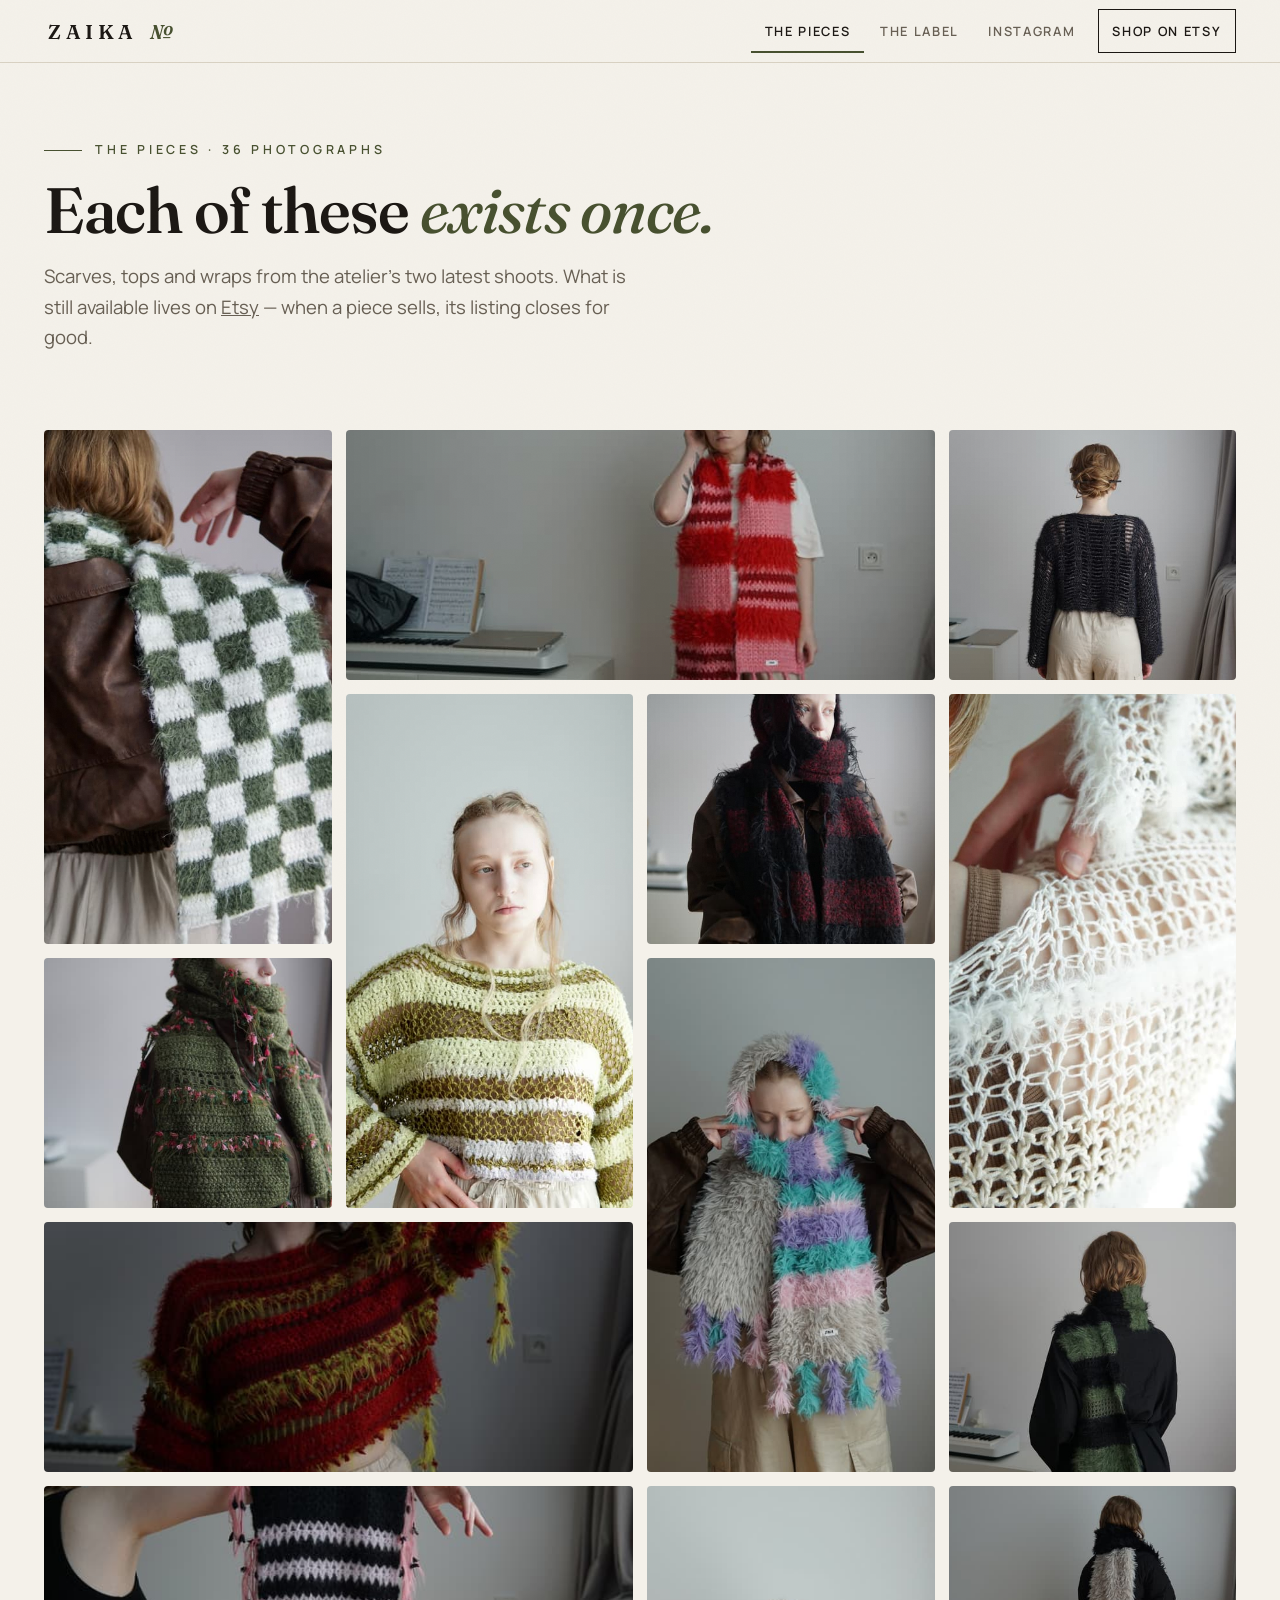
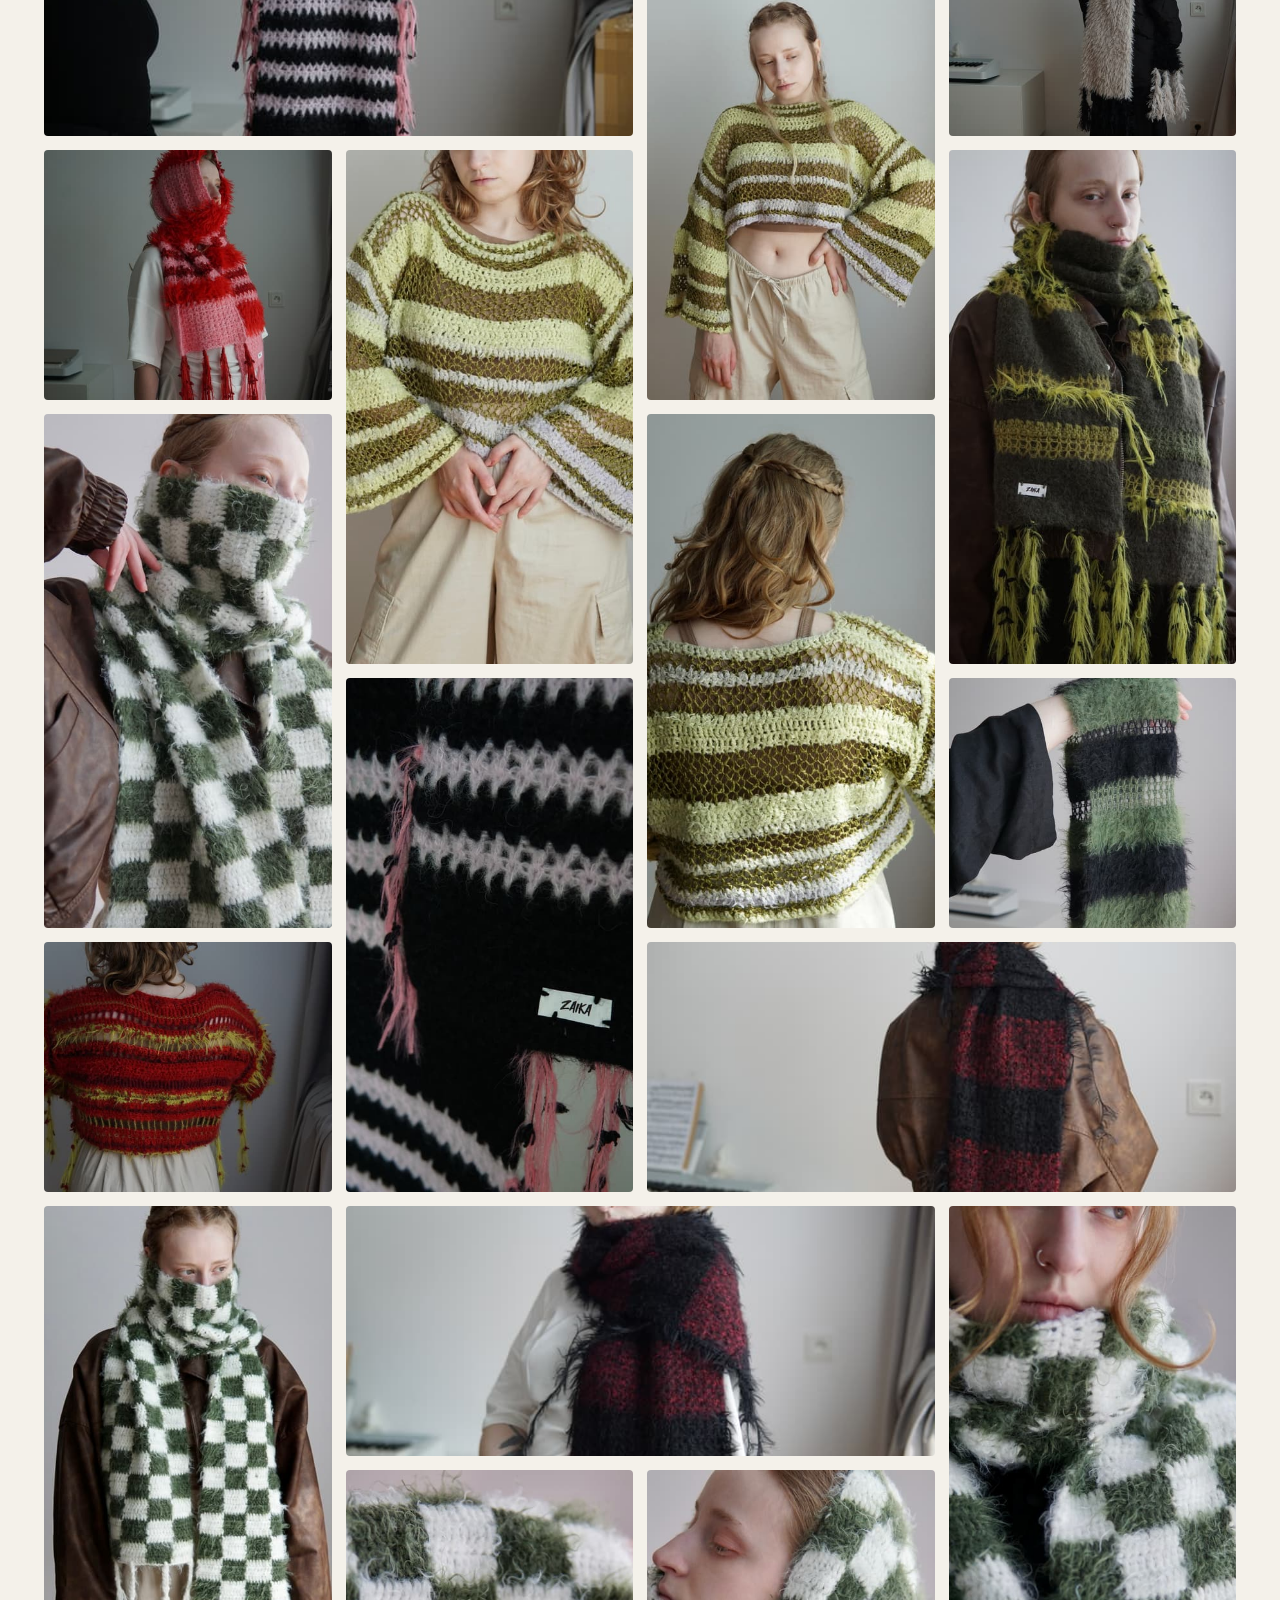
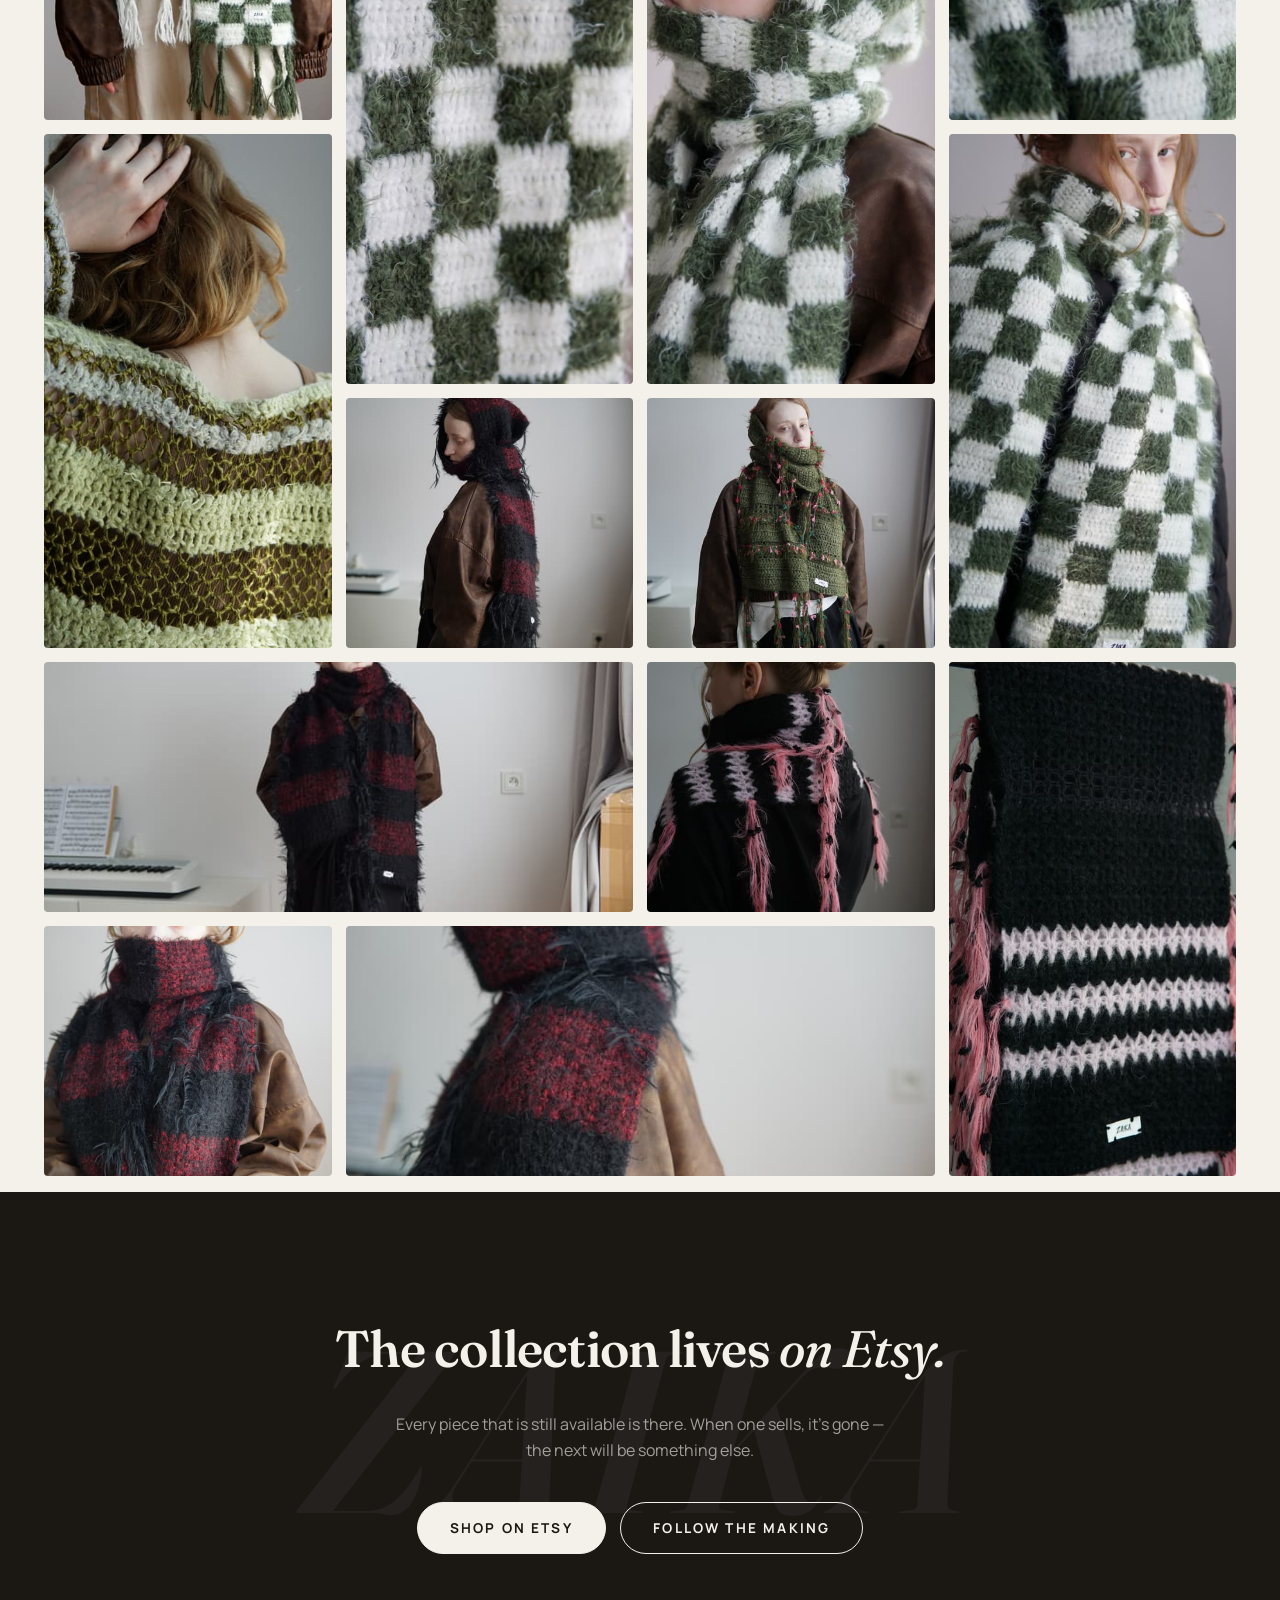
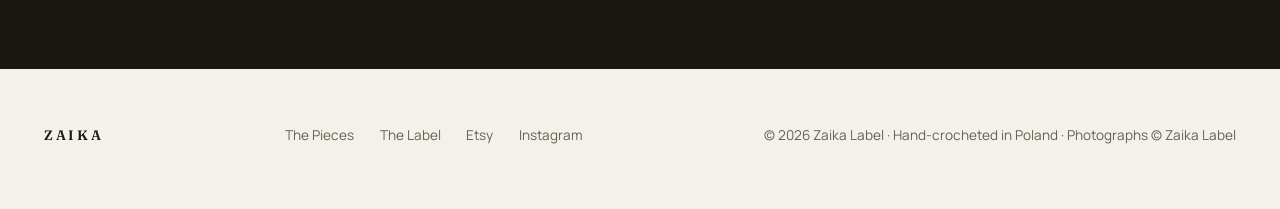
==== pieces/index.html @ 0607d46a "Three-page site with lightbox: Home / The Pieces / The Label Co-Authored-By: Claude Fable 5 <noreply" ====
<!DOCTYPE html>
<html lang="en">
<head>
  <meta charset="utf-8">
  <meta name="viewport" content="width=device-width, initial-scale=1">
  <title>The Pieces — ZAIKA hand-crocheted knitwear</title>
  <meta name="description" content="All photographed pieces from the Zaika atelier — hand-crocheted scarves, tops and wraps, each made once in Poland and never repeated.">
  <link rel="canonical" href="https://zaikalabel.com/pieces/">
  <meta property="og:type" content="website">
  <meta property="og:title" content="The Pieces — ZAIKA hand-crocheted knitwear">
  <meta property="og:description" content="All photographed pieces from the Zaika atelier — hand-crocheted scarves, tops and wraps, each made once in Poland and never repeated.">
  <meta property="og:url" content="https://zaikalabel.com/pieces/">
  <meta property="og:image" content="https://zaikalabel.com/assets/og.jpg">
  <meta name="twitter:card" content="summary_large_image">
  <meta name="theme-color" content="#f4f1ea">
  <link rel="icon" href="data:image/svg+xml,%3Csvg xmlns='http://www.w3.org/2000/svg' viewBox='0 0 64 64'%3E%3Crect width='64' height='64' fill='%231b1713'/%3E%3Ctext x='32' y='46' font-family='Georgia,serif' font-style='italic' font-size='42' fill='%23f4f1ea' text-anchor='middle'%3EZ%3C/text%3E%3C/svg%3E">
  <link rel="preconnect" href="https://fonts.googleapis.com">
  <link rel="preconnect" href="https://fonts.gstatic.com" crossorigin>
  <link href="https://fonts.googleapis.com/css2?family=Fraunces:ital,opsz,wght@0,9..144,400..650;1,9..144,400..650&family=Manrope:wght@400;500;600;700&display=swap" rel="stylesheet">
  <script type="application/ld+json">
  {
    "@context": "https://schema.org",
    "@type": "Organization",
    "name": "Zaika Label",
    "alternateName": "ZAIKA",
    "url": "https://zaikalabel.com/",
    "sameAs": ["https://www.etsy.com/shop/zaikalabel", "https://www.instagram.com/zaika.label/"]
  }
  </script>
  <style>
    :root {
      --paper: #f4f1ea; --paper-deep: #eae5da; --ink: #1b1713; --muted: #675f53;
      --line: #d8d1c2; --moss: #47502f;
      --serif: "Fraunces", Georgia, serif; --sans: "Manrope", ui-sans-serif, system-ui, sans-serif;
      --ease: cubic-bezier(0.22, 1, 0.36, 1);
    }
    * { margin: 0; padding: 0; box-sizing: border-box; }
    html { scroll-behavior: smooth; }
    body { background: var(--paper); color: var(--ink); font-family: var(--sans); font-size: 16px; line-height: 1.65; -webkit-font-smoothing: antialiased; overflow-x: hidden; }
    body::after { content: ""; position: fixed; inset: 0; z-index: 999; pointer-events: none; background: url("data:image/svg+xml,%3Csvg xmlns='http://www.w3.org/2000/svg' width='160' height='160'%3E%3Cfilter id='n'%3E%3CfeTurbulence type='fractalNoise' baseFrequency='0.9' numOctaves='2' stitchTiles='stitch'/%3E%3C/filter%3E%3Crect width='160' height='160' filter='url(%23n)' opacity='0.5'/%3E%3C/svg%3E"); opacity: 0.045; transform: translateZ(0); }
    ::selection { background: var(--moss); color: var(--paper); }
    a { color: inherit; }
    img { display: block; max-width: 100%; height: auto; }
    :focus-visible { outline: 2px solid var(--moss); outline-offset: 3px; }
    .wrap { max-width: 1320px; margin: 0 auto; padding: 0 clamp(1.1rem, 4vw, 2.75rem); }

    .bar { position: sticky; top: 0; z-index: 20; background: color-mix(in srgb, var(--paper) 90%, transparent); backdrop-filter: blur(12px); border-bottom: 1px solid var(--line); }
    .bar-in { display: flex; align-items: center; justify-content: space-between; height: 3.9rem; gap: 0.5rem; }
    .mark { display: inline-flex; align-items: center; min-height: 44px; font-family: var(--serif); font-weight: 600; font-size: 1.25rem; letter-spacing: 0.22em; text-indent: 0.22em; text-decoration: none; white-space: nowrap; }
    .mark .no { font-style: italic; color: var(--moss); }
    .bar nav { display: flex; gap: 0.15rem; align-items: center; }
    .bar nav a { display: inline-flex; align-items: center; min-height: 44px; padding: 0 0.85rem; font-size: 0.8rem; font-weight: 600; letter-spacing: 0.13em; text-transform: uppercase; text-decoration: none; color: var(--muted); transition: color .18s var(--ease); white-space: nowrap; }
    .bar nav a:hover { color: var(--ink); }
    .bar nav a[aria-current="page"] { color: var(--ink); box-shadow: inset 0 -2px 0 var(--moss); }
    .bar nav a.pill { border: 1px solid var(--ink); color: var(--ink); margin-left: 0.4rem; }
    .bar nav a.pill:hover { background: var(--ink); color: var(--paper); }

    .hero { padding: clamp(3.2rem, 7vw, 6.5rem) 0 clamp(3rem, 6vw, 5.5rem); }
    .hero-in { display: grid; grid-template-columns: 7fr 5fr; gap: clamp(2rem, 5vw, 5rem); align-items: center; }
    .kicker { display: flex; align-items: center; gap: 0.8rem; font-size: 0.78rem; font-weight: 600; letter-spacing: 0.3em; text-transform: uppercase; color: var(--moss); margin-bottom: clamp(1.2rem, 2.5vw, 2rem); }
    .kicker::before { content: ""; width: 2.4rem; height: 1px; background: var(--moss); flex: none; }
    h1 { font-family: var(--serif); font-weight: 560; font-size: clamp(2.7rem, 6.2vw, 5.4rem); line-height: 1.02; letter-spacing: -0.02em; text-wrap: balance; }
    h1 .line { display: block; }
    h1 em, h2 em { font-style: italic; font-weight: 460; }
    h1 em { color: var(--moss); }
    .lede { margin-top: 1.7rem; font-size: clamp(1.02rem, 1.5vw, 1.16rem); color: var(--muted); max-width: 33em; }
    .lede strong { color: var(--ink); font-weight: 600; }
    .cta-row { margin-top: 2.4rem; display: flex; gap: 0.9rem; flex-wrap: wrap; }
    .btn { display: inline-flex; align-items: center; justify-content: center; min-height: 48px; padding: 0.85rem 2rem; font-family: var(--sans); font-size: 0.85rem; font-weight: 700; letter-spacing: 0.16em; text-transform: uppercase; text-decoration: none; border: 1px solid var(--ink); border-radius: 999px; transition: background .18s var(--ease), color .18s var(--ease), transform .18s var(--ease); }
    .btn:active { transform: scale(0.98); }
    .btn-solid { background: var(--ink); color: var(--paper); }
    .btn-solid:hover { background: transparent; color: var(--ink); }
    .btn-line:hover { background: var(--ink); color: var(--paper); }
    .hero-fig { position: relative; }
    .hero-fig img { border-radius: 4px; position: relative; z-index: 1; }
    .hero-fig::before { content: ""; position: absolute; inset: 0; border: 1px solid var(--line); border-radius: 4px; transform: translate(14px, 14px); }
    .hero-fig figcaption { margin-top: 0.9rem; font-size: 0.78rem; letter-spacing: 0.14em; text-transform: uppercase; color: var(--muted); display: flex; justify-content: space-between; }

    .marq { border-top: 1px solid var(--line); border-bottom: 1px solid var(--line); overflow: hidden; background: var(--paper-deep); }
    .marq-track { display: flex; width: max-content; animation: marq 48s linear infinite; }
    .marq span { flex: none; font-family: var(--serif); font-style: italic; font-weight: 460; font-size: clamp(1rem, 1.6vw, 1.25rem); padding: 0.85rem 0; white-space: pre; }
    @keyframes marq { to { transform: translateX(-50%); } }

    .facts { padding: clamp(3rem, 6vw, 5rem) 0 0; }
    .facts-in { display: grid; grid-template-columns: repeat(3, 1fr); gap: clamp(1.4rem, 3vw, 3rem); }
    .fact { border-top: 1px solid var(--ink); padding-top: 1.2rem; }
    .fact .no { font-family: var(--serif); font-style: italic; font-size: 0.95rem; color: var(--moss); letter-spacing: 0.1em; }
    .fact h3 { font-family: var(--serif); font-weight: 600; font-size: clamp(1.25rem, 2vw, 1.6rem); margin: 0.4rem 0 0.5rem; }
    .fact p { font-size: 0.95rem; color: var(--muted); max-width: 28em; }

    .gallery { padding: clamp(3rem, 6vw, 5rem) 0 1rem; }
    .sec-head { display: flex; align-items: baseline; justify-content: space-between; gap: 1rem; margin-bottom: clamp(1.6rem, 3vw, 2.6rem); }
    h2 { font-family: var(--serif); font-weight: 600; font-size: clamp(1.9rem, 3.4vw, 2.8rem); letter-spacing: -0.015em; }
    h2 .no { font-style: italic; font-weight: 460; color: var(--moss); font-size: 0.6em; vertical-align: 0.35em; margin-right: 0.35em; }
    .sec-head span { font-size: 0.8rem; letter-spacing: 0.16em; text-transform: uppercase; color: var(--muted); }
    .bento { display: grid; grid-template-columns: repeat(4, 1fr); grid-auto-rows: 250px; grid-auto-flow: dense; gap: 14px; }
    .tile { display: block; overflow: hidden; border-radius: 4px; background: var(--paper-deep); }
    a.tile { cursor: zoom-in; }
    .tile img { width: 100%; height: 100%; object-fit: cover; transition: transform .7s var(--ease); }
    .tile:hover img { transform: scale(1.035); }
    .t-tall { grid-row: span 2; }
    .t-wide { grid-column: span 2; }
    .gallery-more { display: flex; justify-content: center; padding: 2.2rem 0 0.5rem; }

    .page-head { padding: clamp(3rem, 6vw, 5rem) 0 0; }
    .page-head .kicker { margin-bottom: 1rem; }
    .page-head h1 { font-size: clamp(2.4rem, 5vw, 4.2rem); }
    .page-head .lede { margin-top: 1.2rem; }

    .story { padding: clamp(4rem, 8vw, 7rem) 0; }
    .story-in { display: grid; grid-template-columns: 5fr 7fr; gap: clamp(2rem, 5vw, 5rem); align-items: center; }
    .story-fig { position: relative; }
    .story-fig img { border-radius: 4px; position: relative; z-index: 1; }
    .story-fig::before { content: ""; position: absolute; inset: 0; border: 1px solid var(--line); border-radius: 4px; transform: translate(-14px, 14px); }
    .story h2 { margin-bottom: 1.5rem; }
    .story p { color: var(--muted); max-width: 36em; margin-bottom: 1.05em; }
    .story p strong { color: var(--ink); font-weight: 600; }
    .pull { font-family: var(--serif); font-style: italic; font-weight: 480; font-size: clamp(1.25rem, 2.2vw, 1.7rem); color: var(--ink); line-height: 1.35; margin-top: 1.8rem; padding-left: 1.4rem; border-left: 2px solid var(--moss); }
    .story .more { display: inline-flex; align-items: center; min-height: 44px; margin-top: 1.6rem; font-weight: 700; font-size: 0.85rem; letter-spacing: 0.14em; text-transform: uppercase; text-decoration: none; color: var(--moss); }
    .story .more:hover { color: var(--ink); }

    .band { position: relative; background: var(--ink); color: var(--paper); text-align: center; padding: clamp(4.5rem, 9vw, 7.5rem) 0; overflow: hidden; }
    .band::before { content: "ZAIKA"; position: absolute; left: 50%; top: 50%; transform: translate(-50%, -50%); font-family: var(--serif); font-style: italic; font-weight: 600; font-size: clamp(7rem, 18vw, 15rem); letter-spacing: 0.04em; color: rgba(244, 241, 234, 0.05); pointer-events: none; }
    .band > .wrap { position: relative; }
    .band h2 { font-size: clamp(2rem, 4vw, 3.4rem); max-width: 16em; margin: 0 auto; text-wrap: balance; }
    .band p { color: rgba(244, 241, 234, 0.62); margin: 1.2rem auto 0; max-width: 32em; }
    .band .cta-row { justify-content: center; }
    .band .btn { border-color: var(--paper); }
    .band .btn-solid { background: var(--paper); color: var(--ink); }
    .band .btn-solid:hover { background: transparent; color: var(--paper); }
    .band .btn-line { color: var(--paper); }
    .band .btn-line:hover { background: var(--paper); color: var(--ink); }

    footer { padding: 2.8rem 0 3.2rem; }
    .foot { display: flex; align-items: center; justify-content: space-between; gap: 1.2rem; flex-wrap: wrap; color: var(--muted); font-size: 0.85rem; }
    .foot .fmark { font-family: var(--serif); font-weight: 600; letter-spacing: 0.2em; color: var(--ink); }
    .foot nav { display: flex; gap: 0.2rem; flex-wrap: wrap; }
    .foot a { display: inline-flex; align-items: center; min-height: 44px; padding: 0 0.7rem; text-decoration: none; }
    .foot a:hover { color: var(--ink); }

    body.lb-open { overflow: hidden; }
    dialog.lb { border: 0; padding: 0; margin: 0; background: transparent; width: 100vw; max-width: 100vw; height: 100dvh; max-height: 100dvh; }
    dialog.lb[open] { display: flex; align-items: center; justify-content: center; }
    dialog.lb::backdrop { background: rgba(27, 23, 19, 0.92); }
    .lb-fig { position: relative; margin: 0; display: flex; flex-direction: column; align-items: center; max-width: min(94vw, 1200px); }
    .lb-fig img { max-width: min(94vw, 1200px); max-height: 84dvh; width: auto; height: auto; border-radius: 4px; }
    .lb-cap { text-align: center; color: var(--paper); font-size: 0.85rem; letter-spacing: 0.06em; padding: 0.9rem 1.5rem 0; opacity: 0.75; }
    .lb-btn { position: fixed; z-index: 2; display: inline-flex; align-items: center; justify-content: center; width: 48px; height: 48px; border: 1px solid rgba(244,241,234,0.4); border-radius: 999px; background: rgba(27,23,19,0.55); color: var(--paper); font-family: var(--sans); font-size: 1.3rem; line-height: 1; cursor: pointer; transition: background .15s; }
    .lb-btn:hover { background: rgba(244,241,234,0.15); }
    .lb-x { top: 16px; right: 16px; }
    .lb-prev { left: 16px; top: 50%; transform: translateY(-50%); }
    .lb-next { right: 16px; top: 50%; transform: translateY(-50%); }
    @media (max-width: 560px) {
      .lb-prev { left: 12px; top: auto; bottom: 20px; transform: none; }
      .lb-next { right: 12px; top: auto; bottom: 20px; transform: none; }
      .lb-cap { padding-bottom: 4.5rem; }
    }

    html.js .reveal { opacity: 0; transform: translateY(16px); transition: opacity .7s var(--ease), transform .7s var(--ease); }
    html.js .reveal.in { opacity: 1; transform: none; }
    @media (prefers-reduced-motion: reduce) {
      html { scroll-behavior: auto; }
      .marq-track { animation: none; }
      .tile img, .btn { transition: none; }
      html.js .reveal { opacity: 1; transform: none; transition: none; }
    }
    @media (max-width: 1020px) {
      .bento { grid-template-columns: repeat(3, 1fr); grid-auto-rows: 230px; }
    }
    @media (max-width: 860px) {
      .hero-in, .story-in { grid-template-columns: 1fr; }
      .hero-fig { order: -1; max-width: 520px; }
      .facts-in { grid-template-columns: 1fr; gap: 1.6rem; }
      .bento { grid-template-columns: repeat(2, 1fr); grid-auto-rows: 42vw; }
      .sec-head { flex-direction: column; gap: 0.3rem; }
    }
    @media (max-width: 620px) {
      /* Header must fit 375px without horizontal overflow: drop the Instagram
         link (it lives in the footer and CTA band) and shorten the labels. */
      .bar nav a.txt, .lg { display: none; }
      .mark { font-size: 1.05rem; letter-spacing: 0.16em; text-indent: 0.16em; }
      .bar nav a { padding: 0 0.55rem; font-size: 0.75rem; letter-spacing: 0.08em; }
      .bar nav a.pill { margin-left: 0.25rem; }
      .wrap { padding: 0 1rem; }
    }
    @media (max-width: 560px) {
      .bento { grid-template-columns: 1fr; grid-auto-rows: auto; gap: 12px; }
      .tile, .t-tall, .t-wide { grid-row: auto; grid-column: auto; }
      .tile img { height: auto; }
      .cta-row .btn { flex: 1 1 100%; }
    }
</style>
</head>
<body>
  <header class="bar">
    <div class="wrap bar-in">
      <a class="mark" href="../">ZAIKA<span class="no">&nbsp;№</span></a>
      <nav aria-label="Primary">
        <a href="../pieces/" aria-current="page"><span class="lg">The&nbsp;</span>Pieces</a>
        <a href="../the-label/"><span class="lg">The&nbsp;</span>Label</a>
        <a class="txt" href="https://www.instagram.com/zaika.label/" rel="noopener">Instagram</a>
        <a class="pill" href="https://www.etsy.com/shop/zaikalabel" rel="noopener"><span class="lg">Shop&nbsp;on&nbsp;</span>Etsy</a>
      </nav>
    </div>
  </header>

  <section class="page-head">
    <div class="wrap">
      <p class="kicker">The pieces · 36 photographs</p>
      <h1>Each of these <em>exists once.</em></h1>
      <p class="lede">Scarves, tops and wraps from the atelier's two latest shoots. What is still available lives on <a href="https://www.etsy.com/shop/zaikalabel" rel="noopener">Etsy</a> — when a piece sells, its listing closes for good.</p>
    </div>
  </section>

  <section class="gallery">
    <div class="wrap">
      <div class="bento">
        <a class="tile t-tall reveal" href="../assets/img/checker-scarf.jpg" data-lb="0" aria-label="Green and white checkered crocheted scarf worn over a brown leather jacket — view larger"><img src="../assets/img/checker-scarf@640.jpg" srcset="../assets/img/checker-scarf@640.jpg 640w, ../assets/img/checker-scarf.jpg 980w" sizes="(max-width: 520px) 100vw, (max-width: 1020px) 33vw, 330px" alt="Green and white checkered crocheted scarf worn over a brown leather jacket" width="980" height="1306" decoding="async"></a>
        <a class="tile t-wide reveal" href="../assets/img/red-pink-scarf-full.jpg" data-lb="1" aria-label="Long red and pink striped crocheted scarf with fringe, worn front-on — view larger"><img src="../assets/img/red-pink-scarf-full@640.jpg" srcset="../assets/img/red-pink-scarf-full@640.jpg 640w, ../assets/img/red-pink-scarf-full.jpg 1400w" sizes="(max-width: 520px) 100vw, (max-width: 1020px) 66vw, 640px" alt="Long red and pink striped crocheted scarf with fringe, worn front-on" width="1400" height="936" decoding="async"></a>
        <a class="tile reveal" href="../assets/img/black-mesh-top.jpg" data-lb="2" aria-label="Black open-mesh crocheted crop sweater, back view — view larger"><img src="../assets/img/black-mesh-top@640.jpg" srcset="../assets/img/black-mesh-top@640.jpg 640w, ../assets/img/black-mesh-top.jpg 1400w" sizes="(max-width: 520px) 100vw, (max-width: 1020px) 33vw, 330px" alt="Black open-mesh crocheted crop sweater, back view" width="1400" height="936" loading="lazy" decoding="async"></a>
        <a class="tile t-tall reveal" href="../assets/img/green-stripe-front.jpg" data-lb="3" aria-label="Green striped open-knit sweater in chartreuse and olive, worn — view larger"><img src="../assets/img/green-stripe-front@640.jpg" srcset="../assets/img/green-stripe-front@640.jpg 640w, ../assets/img/green-stripe-front.jpg 1080w" sizes="(max-width: 520px) 100vw, (max-width: 1020px) 33vw, 330px" alt="Green striped open-knit sweater in chartreuse and olive, worn" width="1080" height="1440" loading="lazy" decoding="async"></a>
        <a class="tile reveal" href="../assets/img/plaid-scarf.jpg" data-lb="4" aria-label="Red and black plaid crocheted scarf wrapped around the neck — view larger"><img src="../assets/img/plaid-scarf@640.jpg" srcset="../assets/img/plaid-scarf@640.jpg 640w, ../assets/img/plaid-scarf.jpg 1400w" sizes="(max-width: 520px) 100vw, (max-width: 1020px) 33vw, 330px" alt="Red and black plaid crocheted scarf wrapped around the neck" width="1400" height="936" loading="lazy" decoding="async"></a>
        <a class="tile t-tall reveal" href="../assets/img/cream-mesh-hand.jpg" data-lb="5" aria-label="Cream open-net crochet stretched by hand, texture detail — view larger"><img src="../assets/img/cream-mesh-hand@640.jpg" srcset="../assets/img/cream-mesh-hand@640.jpg 640w, ../assets/img/cream-mesh-hand.jpg 768w" sizes="(max-width: 520px) 100vw, (max-width: 1020px) 33vw, 330px" alt="Cream open-net crochet stretched by hand, texture detail" width="768" height="1024" loading="lazy" decoding="async"></a>
        <a class="tile t-wide reveal" href="../assets/img/red-fringe-sweater.jpg" data-lb="6" aria-label="Red crocheted crop sweater with chartreuse fringe details — view larger"><img src="../assets/img/red-fringe-sweater@640.jpg" srcset="../assets/img/red-fringe-sweater@640.jpg 640w, ../assets/img/red-fringe-sweater.jpg 1400w" sizes="(max-width: 520px) 100vw, (max-width: 1020px) 66vw, 640px" alt="Red crocheted crop sweater with chartreuse fringe details" width="1400" height="936" loading="lazy" decoding="async"></a>
        <a class="tile reveal" href="../assets/img/green-ribbon-scarf.jpg" data-lb="7" aria-label="Olive green crocheted scarf with woven flower ribbons, detail — view larger"><img src="../assets/img/green-ribbon-scarf@640.jpg" srcset="../assets/img/green-ribbon-scarf@640.jpg 640w, ../assets/img/green-ribbon-scarf.jpg 1400w" sizes="(max-width: 520px) 100vw, (max-width: 1020px) 33vw, 330px" alt="Olive green crocheted scarf with woven flower ribbons, detail" width="1400" height="936" loading="lazy" decoding="async"></a>
        <a class="tile t-tall reveal" href="../assets/img/pastel-fur-scarf.jpg" data-lb="8" aria-label="Pastel faux-fur scarf in mint, lilac, pink and cream, worn as a hood — view larger"><img src="../assets/img/pastel-fur-scarf@640.jpg" srcset="../assets/img/pastel-fur-scarf@640.jpg 640w, ../assets/img/pastel-fur-scarf.jpg 865w" sizes="(max-width: 520px) 100vw, (max-width: 1020px) 33vw, 330px" alt="Pastel faux-fur scarf in mint, lilac, pink and cream, worn as a hood" width="865" height="1153" loading="lazy" decoding="async"></a>
        <a class="tile reveal" href="../assets/img/green-black-scarf.jpg" data-lb="9" aria-label="Green and black striped fluffy scarf, back view — view larger"><img src="../assets/img/green-black-scarf@640.jpg" srcset="../assets/img/green-black-scarf@640.jpg 640w, ../assets/img/green-black-scarf.jpg 1400w" sizes="(max-width: 520px) 100vw, (max-width: 1020px) 33vw, 330px" alt="Green and black striped fluffy scarf, back view" width="1400" height="936" loading="lazy" decoding="async"></a>
        <a class="tile t-wide reveal" href="../assets/img/black-pink-scarf.jpg" data-lb="10" aria-label="Black crocheted scarf with pink stripes, held up — view larger"><img src="../assets/img/black-pink-scarf@640.jpg" srcset="../assets/img/black-pink-scarf@640.jpg 640w, ../assets/img/black-pink-scarf.jpg 1400w" sizes="(max-width: 520px) 100vw, (max-width: 1020px) 66vw, 640px" alt="Black crocheted scarf with pink stripes, held up" width="1400" height="936" loading="lazy" decoding="async"></a>
        <a class="tile t-tall reveal" href="../assets/img/green-stripe-crop.jpg" data-lb="11" aria-label="Green striped crocheted crop sweater with bell sleeves — view larger"><img src="../assets/img/green-stripe-crop@640.jpg" srcset="../assets/img/green-stripe-crop@640.jpg 640w, ../assets/img/green-stripe-crop.jpg 988w" sizes="(max-width: 520px) 100vw, (max-width: 1020px) 33vw, 330px" alt="Green striped crocheted crop sweater with bell sleeves" width="988" height="1317" loading="lazy" decoding="async"></a>
        <a class="tile reveal" href="../assets/img/fur-scarf.jpg" data-lb="12" aria-label="Black and cream faux-fur scarf draped over the shoulders, back view — view larger"><img src="../assets/img/fur-scarf@640.jpg" srcset="../assets/img/fur-scarf@640.jpg 640w, ../assets/img/fur-scarf.jpg 1400w" sizes="(max-width: 520px) 100vw, (max-width: 1020px) 33vw, 330px" alt="Black and cream faux-fur scarf draped over the shoulders, back view" width="1400" height="936" loading="lazy" decoding="async"></a>
        <a class="tile reveal" href="../assets/img/red-pink-hood.jpg" data-lb="13" aria-label="Red and pink striped scarf worn wrapped over the head — view larger"><img src="../assets/img/red-pink-hood@640.jpg" srcset="../assets/img/red-pink-hood@640.jpg 640w, ../assets/img/red-pink-hood.jpg 1400w" sizes="(max-width: 520px) 100vw, (max-width: 1020px) 33vw, 330px" alt="Red and pink striped scarf worn wrapped over the head" width="1400" height="936" loading="lazy" decoding="async"></a>
        <a class="tile t-tall reveal" href="../assets/img/chartreuse-sweater.jpg" data-lb="14" aria-label="Chartreuse striped open-knit sweater, hands clasped — view larger"><img src="../assets/img/chartreuse-sweater@640.jpg" srcset="../assets/img/chartreuse-sweater@640.jpg 640w, ../assets/img/chartreuse-sweater.jpg 768w" sizes="(max-width: 520px) 100vw, (max-width: 1020px) 33vw, 330px" alt="Chartreuse striped open-knit sweater, hands clasped" width="768" height="1024" loading="lazy" decoding="async"></a>
        <a class="tile t-tall reveal" href="../assets/img/olive-fringe-scarf.jpg" data-lb="15" aria-label="Olive crocheted scarf with chartreuse fringe, worn over a leather jacket — view larger"><img src="../assets/img/olive-fringe-scarf@640.jpg" srcset="../assets/img/olive-fringe-scarf@640.jpg 640w, ../assets/img/olive-fringe-scarf.jpg 1080w" sizes="(max-width: 520px) 100vw, (max-width: 1020px) 33vw, 330px" alt="Olive crocheted scarf with chartreuse fringe, worn over a leather jacket" width="1080" height="1616" loading="lazy" decoding="async"></a>
        <a class="tile t-tall reveal" href="../assets/img/checker-scarf-drape.jpg" data-lb="16" aria-label="Checkered scarf draped over a leather jacket — view larger"><img src="../assets/img/checker-scarf-drape@640.jpg" srcset="../assets/img/checker-scarf-drape@640.jpg 640w, ../assets/img/checker-scarf-drape.jpg 1080w" sizes="(max-width: 520px) 100vw, (max-width: 1020px) 33vw, 330px" alt="Checkered scarf draped over a leather jacket" width="1080" height="1440" loading="lazy" decoding="async"></a>
        <a class="tile t-tall reveal" href="../assets/img/green-stripe-back.jpg" data-lb="17" aria-label="Green striped open-knit sweater, back view — view larger"><img src="../assets/img/green-stripe-back@640.jpg" srcset="../assets/img/green-stripe-back@640.jpg 640w, ../assets/img/green-stripe-back.jpg 936w" sizes="(max-width: 520px) 100vw, (max-width: 1020px) 33vw, 330px" alt="Green striped open-knit sweater, back view" width="936" height="1248" loading="lazy" decoding="async"></a>
        <a class="tile t-tall reveal" href="../assets/img/black-pink-label.jpg" data-lb="18" aria-label="ZAIKA woven label on a black and pink crocheted scarf, close-up — view larger"><img src="../assets/img/black-pink-label@640.jpg" srcset="../assets/img/black-pink-label@640.jpg 640w, ../assets/img/black-pink-label.jpg 1167w" sizes="(max-width: 520px) 100vw, (max-width: 1020px) 33vw, 330px" alt="ZAIKA woven label on a black and pink crocheted scarf, close-up" width="1167" height="1750" loading="lazy" decoding="async"></a>
        <a class="tile t-wide reveal" href="../assets/img/plaid-back.jpg" data-lb="19" aria-label="Red and black plaid scarf over a quilted jacket, back view — view larger"><img src="../assets/img/plaid-back@640.jpg" srcset="../assets/img/plaid-back@640.jpg 640w, ../assets/img/plaid-back.jpg 1400w" sizes="(max-width: 520px) 100vw, (max-width: 1020px) 66vw, 640px" alt="Red and black plaid scarf over a quilted jacket, back view" width="1400" height="936" loading="lazy" decoding="async"></a>
        <a class="tile reveal" href="../assets/img/green-black-held.jpg" data-lb="20" aria-label="Green and black scarf held up by an outstretched arm — view larger"><img src="../assets/img/green-black-held@640.jpg" srcset="../assets/img/green-black-held@640.jpg 640w, ../assets/img/green-black-held.jpg 1400w" sizes="(max-width: 520px) 100vw, (max-width: 1020px) 33vw, 330px" alt="Green and black scarf held up by an outstretched arm" width="1400" height="936" loading="lazy" decoding="async"></a>
        <a class="tile reveal" href="../assets/img/red-bolero-back.jpg" data-lb="21" aria-label="Red crocheted bolero with textured stripes, back view — view larger"><img src="../assets/img/red-bolero-back@640.jpg" srcset="../assets/img/red-bolero-back@640.jpg 640w, ../assets/img/red-bolero-back.jpg 1400w" sizes="(max-width: 520px) 100vw, (max-width: 1020px) 33vw, 330px" alt="Red crocheted bolero with textured stripes, back view" width="1400" height="936" loading="lazy" decoding="async"></a>
        <a class="tile t-tall reveal" href="../assets/img/checker-full-length.jpg" data-lb="22" aria-label="Checkered scarf worn full-length with fringe — view larger"><img src="../assets/img/checker-full-length@640.jpg" srcset="../assets/img/checker-full-length@640.jpg 640w, ../assets/img/checker-full-length.jpg 781w" sizes="(max-width: 520px) 100vw, (max-width: 1020px) 33vw, 330px" alt="Checkered scarf worn full-length with fringe" width="781" height="1041" loading="lazy" decoding="async"></a>
        <a class="tile t-wide reveal" href="../assets/img/plaid-white-tee.jpg" data-lb="23" aria-label="Red and black plaid scarf worn over a white t-shirt — view larger"><img src="../assets/img/plaid-white-tee@640.jpg" srcset="../assets/img/plaid-white-tee@640.jpg 640w, ../assets/img/plaid-white-tee.jpg 1400w" sizes="(max-width: 520px) 100vw, (max-width: 1020px) 66vw, 640px" alt="Red and black plaid scarf worn over a white t-shirt" width="1400" height="936" loading="lazy" decoding="async"></a>
        <a class="tile t-tall reveal" href="../assets/img/checker-neck.jpg" data-lb="24" aria-label="Checkered scarf wrapped at the neck, close-up — view larger"><img src="../assets/img/checker-neck@640.jpg" srcset="../assets/img/checker-neck@640.jpg 640w, ../assets/img/checker-neck.jpg 1080w" sizes="(max-width: 520px) 100vw, (max-width: 1020px) 33vw, 330px" alt="Checkered scarf wrapped at the neck, close-up" width="1080" height="1440" loading="lazy" decoding="async"></a>
        <a class="tile t-tall reveal" href="../assets/img/checker-texture.jpg" data-lb="25" aria-label="Green and white checkered crochet, texture close-up — view larger"><img src="../assets/img/checker-texture@640.jpg" srcset="../assets/img/checker-texture@640.jpg 640w, ../assets/img/checker-texture.jpg 1080w" sizes="(max-width: 520px) 100vw, (max-width: 1020px) 33vw, 330px" alt="Green and white checkered crochet, texture close-up" width="1080" height="1440" loading="lazy" decoding="async"></a>
        <a class="tile t-tall reveal" href="../assets/img/checker-hood-side.jpg" data-lb="26" aria-label="Checkered scarf worn as a hood, side profile — view larger"><img src="../assets/img/checker-hood-side@640.jpg" srcset="../assets/img/checker-hood-side@640.jpg 640w, ../assets/img/checker-hood-side.jpg 1080w" sizes="(max-width: 520px) 100vw, (max-width: 1020px) 33vw, 330px" alt="Checkered scarf worn as a hood, side profile" width="1080" height="1440" loading="lazy" decoding="async"></a>
        <a class="tile t-tall reveal" href="../assets/img/green-stripe-shoulder.jpg" data-lb="27" aria-label="Green striped sweater over the shoulder, back detail — view larger"><img src="../assets/img/green-stripe-shoulder@640.jpg" srcset="../assets/img/green-stripe-shoulder@640.jpg 640w, ../assets/img/green-stripe-shoulder.jpg 1080w" sizes="(max-width: 520px) 100vw, (max-width: 1020px) 33vw, 330px" alt="Green striped sweater over the shoulder, back detail" width="1080" height="1440" loading="lazy" decoding="async"></a>
        <a class="tile t-tall reveal" href="../assets/img/checker-hanging.jpg" data-lb="28" aria-label="Checkered scarf hanging full-length on a rail — view larger"><img src="../assets/img/checker-hanging@640.jpg" srcset="../assets/img/checker-hanging@640.jpg 640w, ../assets/img/checker-hanging.jpg 978w" sizes="(max-width: 520px) 100vw, (max-width: 1020px) 33vw, 330px" alt="Checkered scarf hanging full-length on a rail" width="978" height="1304" loading="lazy" decoding="async"></a>
        <a class="tile reveal" href="../assets/img/plaid-hood.jpg" data-lb="29" aria-label="Red and black plaid scarf worn as a hood, profile — view larger"><img src="../assets/img/plaid-hood@640.jpg" srcset="../assets/img/plaid-hood@640.jpg 640w, ../assets/img/plaid-hood.jpg 1400w" sizes="(max-width: 520px) 100vw, (max-width: 1020px) 33vw, 330px" alt="Red and black plaid scarf worn as a hood, profile" width="1400" height="936" loading="lazy" decoding="async"></a>
        <a class="tile reveal" href="../assets/img/green-ribbon-full.jpg" data-lb="30" aria-label="Olive green scarf with flower ribbons, worn full-length — view larger"><img src="../assets/img/green-ribbon-full@640.jpg" srcset="../assets/img/green-ribbon-full@640.jpg 640w, ../assets/img/green-ribbon-full.jpg 1400w" sizes="(max-width: 520px) 100vw, (max-width: 1020px) 33vw, 330px" alt="Olive green scarf with flower ribbons, worn full-length" width="1400" height="936" loading="lazy" decoding="async"></a>
        <a class="tile t-wide reveal" href="../assets/img/plaid-full.jpg" data-lb="31" aria-label="Red and black plaid scarf, full look — view larger"><img src="../assets/img/plaid-full@640.jpg" srcset="../assets/img/plaid-full@640.jpg 640w, ../assets/img/plaid-full.jpg 1400w" sizes="(max-width: 520px) 100vw, (max-width: 1020px) 66vw, 640px" alt="Red and black plaid scarf, full look" width="1400" height="936" loading="lazy" decoding="async"></a>
        <a class="tile reveal" href="../assets/img/black-pink-back.jpg" data-lb="32" aria-label="Black and pink striped scarf over the shoulder, back view — view larger"><img src="../assets/img/black-pink-back@640.jpg" srcset="../assets/img/black-pink-back@640.jpg 640w, ../assets/img/black-pink-back.jpg 1400w" sizes="(max-width: 520px) 100vw, (max-width: 1020px) 33vw, 330px" alt="Black and pink striped scarf over the shoulder, back view" width="1400" height="936" loading="lazy" decoding="async"></a>
        <a class="tile t-tall reveal" href="../assets/img/black-pink-flat.jpg" data-lb="33" aria-label="Black and pink striped crochet with fringe, flat detail — view larger"><img src="../assets/img/black-pink-flat@640.jpg" srcset="../assets/img/black-pink-flat@640.jpg 640w, ../assets/img/black-pink-flat.jpg 1167w" sizes="(max-width: 520px) 100vw, (max-width: 1020px) 33vw, 330px" alt="Black and pink striped crochet with fringe, flat detail" width="1167" height="1750" loading="lazy" decoding="async"></a>
        <a class="tile reveal" href="../assets/img/plaid-weave.jpg" data-lb="34" aria-label="Red and black plaid weave, close-up — view larger"><img src="../assets/img/plaid-weave@640.jpg" srcset="../assets/img/plaid-weave@640.jpg 640w, ../assets/img/plaid-weave.jpg 1400w" sizes="(max-width: 520px) 100vw, (max-width: 1020px) 33vw, 330px" alt="Red and black plaid weave, close-up" width="1400" height="936" loading="lazy" decoding="async"></a>
        <a class="tile t-wide reveal" href="../assets/img/plaid-shoulder.jpg" data-lb="35" aria-label="Plaid scarf on the shoulder, texture close-up — view larger"><img src="../assets/img/plaid-shoulder@640.jpg" srcset="../assets/img/plaid-shoulder@640.jpg 640w, ../assets/img/plaid-shoulder.jpg 1400w" sizes="(max-width: 520px) 100vw, (max-width: 1020px) 66vw, 640px" alt="Plaid scarf on the shoulder, texture close-up" width="1400" height="936" loading="lazy" decoding="async"></a>
      </div>
    </div>
  </section>

  <section class="band">
    <div class="wrap">
      <h2>The collection lives <em>on Etsy.</em></h2>
      <p>Every piece that is still available is there. When one sells, it's gone — the next will be something else.</p>
      <div class="cta-row">
        <a class="btn btn-solid" href="https://www.etsy.com/shop/zaikalabel" rel="noopener">Shop on Etsy</a>
        <a class="btn btn-line" href="https://www.instagram.com/zaika.label/" rel="noopener">Follow the making</a>
      </div>
    </div>
  </section>

  <footer>
    <div class="wrap foot">
      <span class="fmark">ZAIKA</span>
      <nav aria-label="Footer">
        <a href="../pieces/">The Pieces</a>
        <a href="../the-label/">The Label</a>
        <a href="https://www.etsy.com/shop/zaikalabel" rel="noopener">Etsy</a>
        <a href="https://www.instagram.com/zaika.label/" rel="noopener">Instagram</a>
      </nav>
      <span>© 2026 Zaika Label · Hand-crocheted in Poland · Photographs © Zaika Label</span>
    </div>
  </footer>

  <dialog class="lb" id="lb" aria-label="Photograph viewer">
    <figure class="lb-fig">
      <img alt="">
      <figcaption class="lb-cap"></figcaption>
    </figure>
    <button class="lb-btn lb-x" aria-label="Close">&#215;</button>
    <button class="lb-btn lb-prev" aria-label="Previous photograph">&#8249;</button>
    <button class="lb-btn lb-next" aria-label="Next photograph">&#8250;</button>
  </dialog>
  <script>
    (function () {
      if (window.matchMedia("(prefers-reduced-motion: reduce)").matches) return;
      if (!("IntersectionObserver" in window)) return;
      document.documentElement.classList.add("js");
      var io = new IntersectionObserver(function (es) {
        es.forEach(function (e) { if (e.isIntersecting) { e.target.classList.add("in"); io.unobserve(e.target); } });
      }, { rootMargin: "0px 0px -8% 0px" });
      document.querySelectorAll(".reveal").forEach(function (el, i) {
        el.style.transitionDelay = Math.min(i % 4 * 60, 180) + "ms";
        io.observe(el);
      });
    })();

    (function () {
      var links = Array.prototype.slice.call(document.querySelectorAll("a[data-lb]"));
      if (!links.length || typeof HTMLDialogElement === "undefined") return;
      var dlg = document.getElementById("lb");
      var img = dlg.querySelector("img");
      var cap = dlg.querySelector(".lb-cap");
      var cur = 0, opener = null;
      // Cleanup runs from every close path: the close event is unreliable in
      // some engines, and a stuck scroll-lock would freeze the whole page.
      function cleanup() {
        if (!document.body.classList.contains("lb-open")) return;
        document.body.classList.remove("lb-open");
        img.removeAttribute("src");
        // Deferred: the browser restores focus itself as the dialog closes,
        // which would otherwise clobber this and strand keyboard users at the top.
        if (opener) setTimeout(function () { opener.focus({ preventScroll: true }); }, 0);
      }
      function closeLb() { cleanup(); if (dlg.open) dlg.close(); }
      function show(i) {
        cur = (i + links.length) % links.length;
        var a = links[cur], t = a.querySelector("img");
        img.src = a.href; img.alt = t.alt; cap.textContent = t.alt;
        var n = links[(cur + 1) % links.length]; (new Image()).src = n.href;
      }
      links.forEach(function (a, i) {
        a.addEventListener("click", function (ev) {
          ev.preventDefault(); opener = a; show(i);
          document.body.classList.add("lb-open");
          dlg.showModal();
        });
      });
      var tx = 0;
      dlg.addEventListener("touchstart", function (ev) { tx = ev.changedTouches[0].clientX; }, { passive: true });
      dlg.addEventListener("touchend", function (ev) {
        var d = ev.changedTouches[0].clientX - tx;
        if (Math.abs(d) > 50) show(cur + (d < 0 ? 1 : -1));
      }, { passive: true });
      dlg.addEventListener("click", function (ev) { if (ev.target === dlg) closeLb(); });
      dlg.querySelector(".lb-x").addEventListener("click", closeLb);
      dlg.querySelector(".lb-prev").addEventListener("click", function () { show(cur - 1); });
      dlg.querySelector(".lb-next").addEventListener("click", function () { show(cur + 1); });
      dlg.addEventListener("keydown", function (ev) {
        if (ev.key === "ArrowRight") { ev.preventDefault(); show(cur + 1); }
        if (ev.key === "ArrowLeft") { ev.preventDefault(); show(cur - 1); }
        if (ev.key === "Escape") closeLb();
      });
      dlg.addEventListener("cancel", cleanup);
      dlg.addEventListener("close", cleanup);
    })();
</script>
</body>
</html>
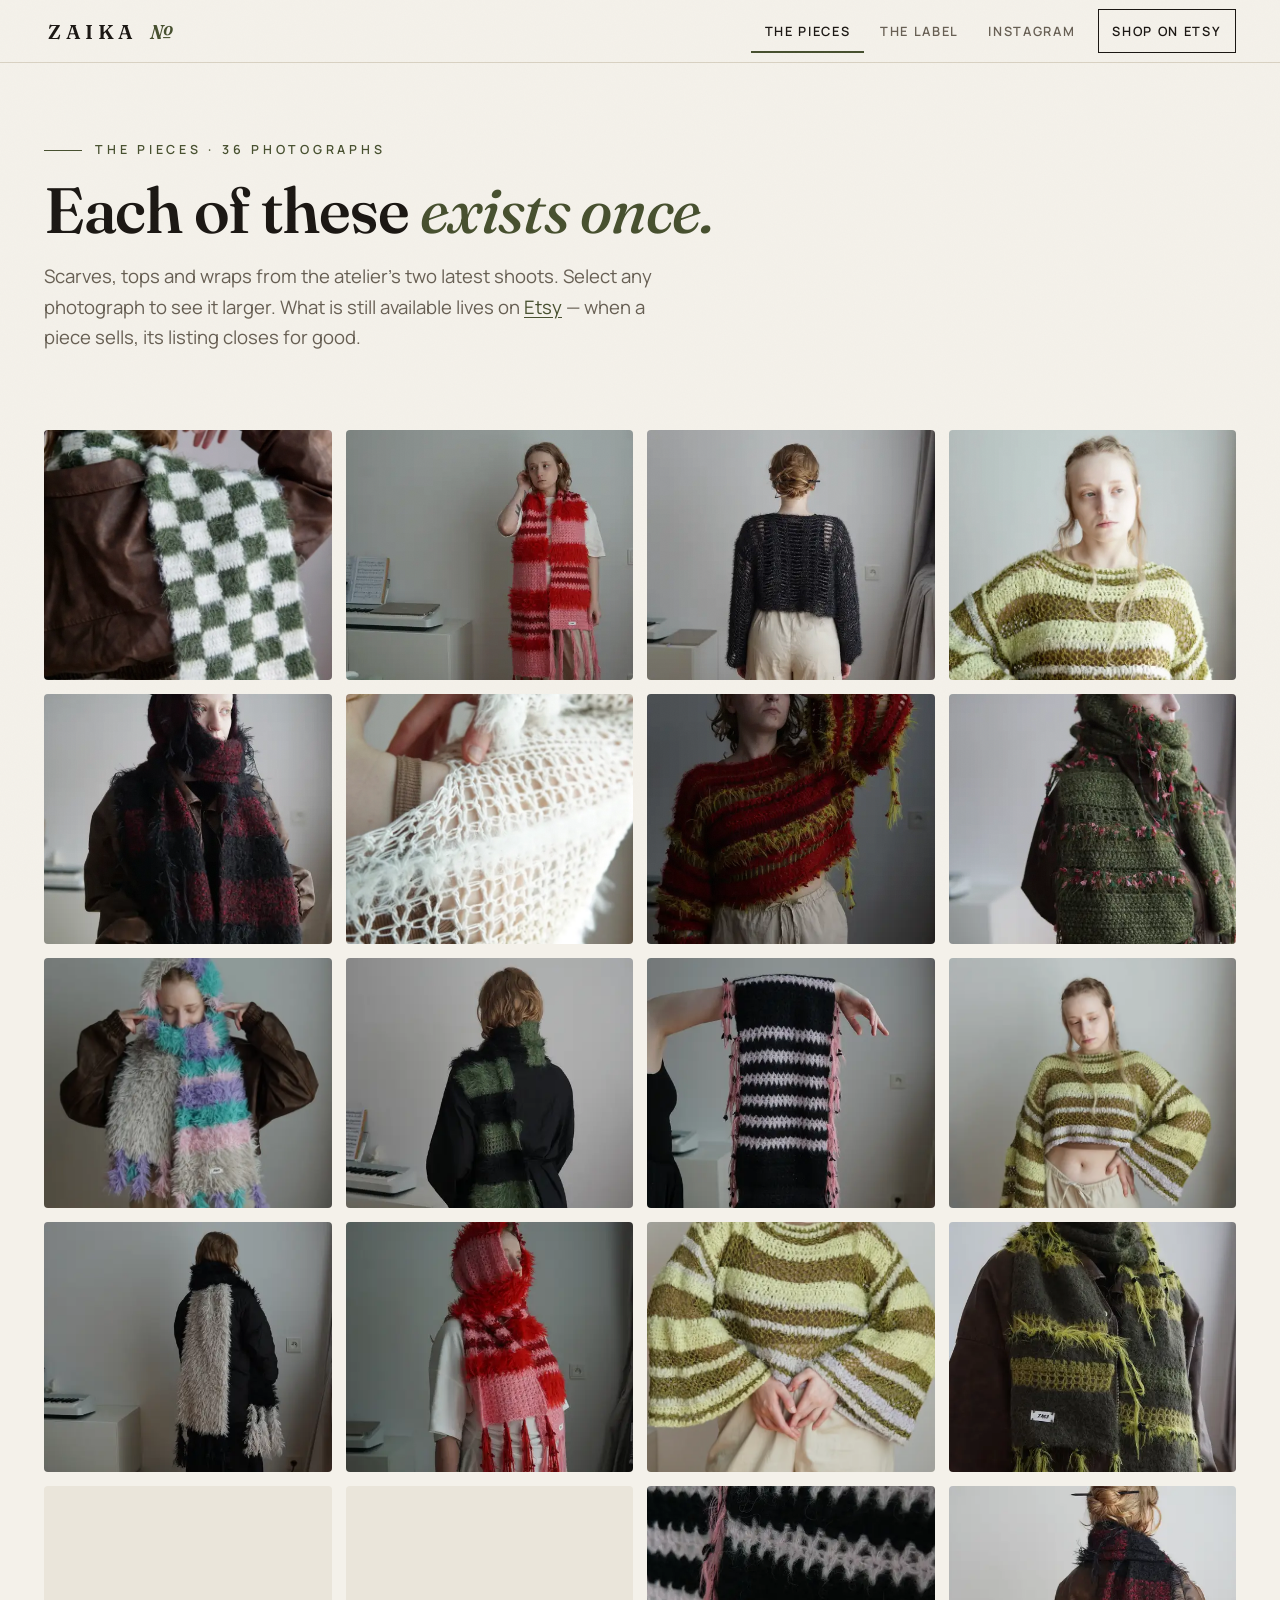
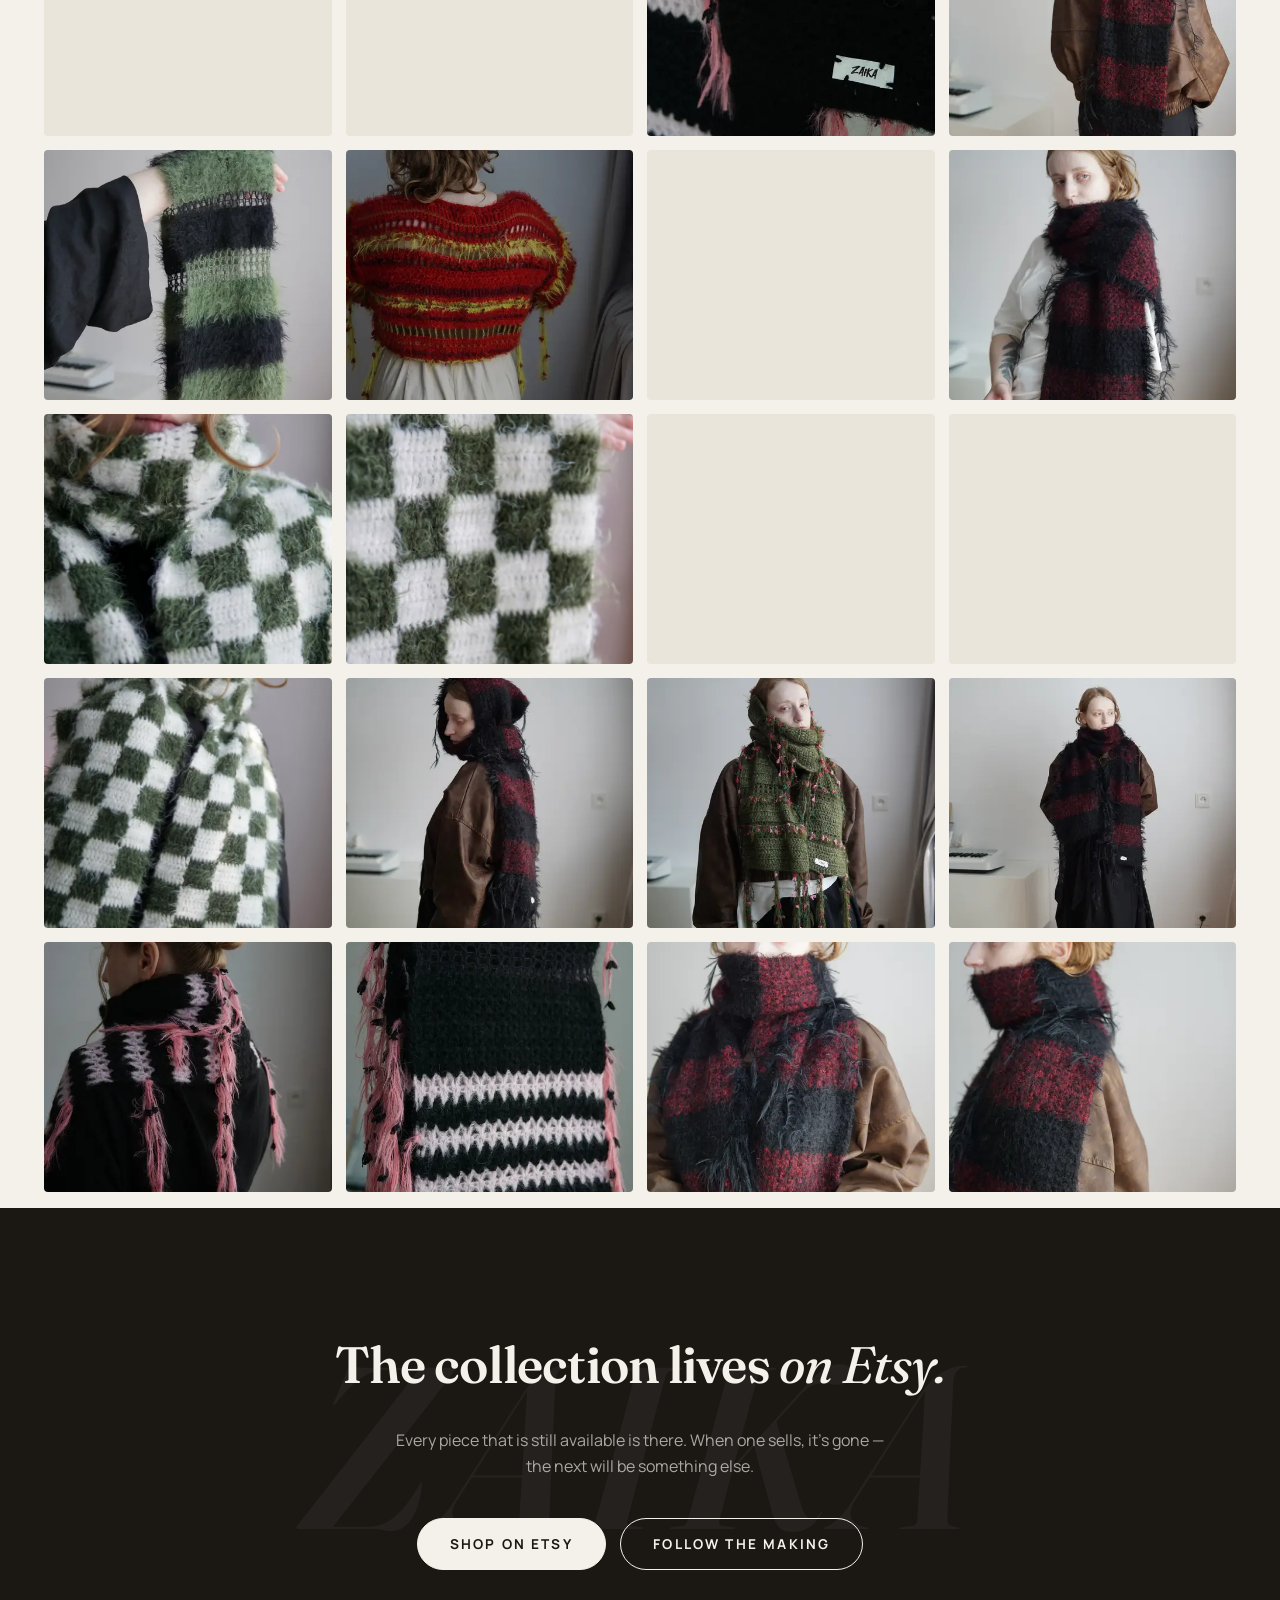
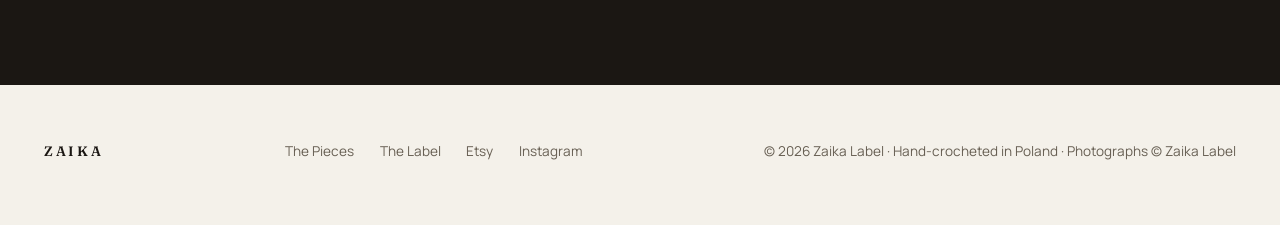
==== commit fede5c4b: "Polish: WebP images, a11y landmarks, lightbox counter + progressive load, 404 Co-Authored-By: Claude" ====
--- a/pieces/index.html
+++ b/pieces/index.html
@@ -4,13 +4,14 @@
   <meta charset="utf-8">
   <meta name="viewport" content="width=device-width, initial-scale=1">
   <title>The Pieces — ZAIKA hand-crocheted knitwear</title>
-  <meta name="description" content="All photographed pieces from the Zaika atelier — hand-crocheted scarves, tops and wraps, each made once in Poland and never repeated.">
+  <meta name="description" content="All 36 photographs from the Zaika atelier — hand-crocheted scarves, tops and wraps, each made once in Poland and never repeated.">
   <link rel="canonical" href="https://zaikalabel.com/pieces/">
   <meta property="og:type" content="website">
   <meta property="og:title" content="The Pieces — ZAIKA hand-crocheted knitwear">
-  <meta property="og:description" content="All photographed pieces from the Zaika atelier — hand-crocheted scarves, tops and wraps, each made once in Poland and never repeated.">
+  <meta property="og:description" content="All 36 photographs from the Zaika atelier — hand-crocheted scarves, tops and wraps, each made once in Poland and never repeated.">
   <meta property="og:url" content="https://zaikalabel.com/pieces/">
   <meta property="og:image" content="https://zaikalabel.com/assets/og.jpg">
+  <meta property="og:image:alt" content="A green and white checkered hand-crocheted scarf worn over a leather jacket">
   <meta name="twitter:card" content="summary_large_image">
   <meta name="theme-color" content="#f4f1ea">
   <link rel="icon" href="data:image/svg+xml,%3Csvg xmlns='http://www.w3.org/2000/svg' viewBox='0 0 64 64'%3E%3Crect width='64' height='64' fill='%231b1713'/%3E%3Ctext x='32' y='46' font-family='Georgia,serif' font-style='italic' font-size='42' fill='%23f4f1ea' text-anchor='middle'%3EZ%3C/text%3E%3C/svg%3E">
@@ -24,6 +25,7 @@
     "name": "Zaika Label",
     "alternateName": "ZAIKA",
     "url": "https://zaikalabel.com/",
+    "description": "One-of-a-kind hand-crocheted knitwear made in Poland by a single maker.",
     "sameAs": ["https://www.etsy.com/shop/zaikalabel", "https://www.instagram.com/zaika.label/"]
   }
   </script>
@@ -35,7 +37,7 @@
       --ease: cubic-bezier(0.22, 1, 0.36, 1);
     }
     * { margin: 0; padding: 0; box-sizing: border-box; }
-    html { scroll-behavior: smooth; }
+    html { scroll-behavior: smooth; scroll-padding-top: 5rem; }
     body { background: var(--paper); color: var(--ink); font-family: var(--sans); font-size: 16px; line-height: 1.65; -webkit-font-smoothing: antialiased; overflow-x: hidden; }
     body::after { content: ""; position: fixed; inset: 0; z-index: 999; pointer-events: none; background: url("data:image/svg+xml,%3Csvg xmlns='http://www.w3.org/2000/svg' width='160' height='160'%3E%3Cfilter id='n'%3E%3CfeTurbulence type='fractalNoise' baseFrequency='0.9' numOctaves='2' stitchTiles='stitch'/%3E%3C/filter%3E%3Crect width='160' height='160' filter='url(%23n)' opacity='0.5'/%3E%3C/svg%3E"); opacity: 0.045; transform: translateZ(0); }
     ::selection { background: var(--moss); color: var(--paper); }
@@ -43,6 +45,9 @@
     img { display: block; max-width: 100%; height: auto; }
     :focus-visible { outline: 2px solid var(--moss); outline-offset: 3px; }
     .wrap { max-width: 1320px; margin: 0 auto; padding: 0 clamp(1.1rem, 4vw, 2.75rem); }
+    .vh { position: absolute; width: 1px; height: 1px; margin: -1px; padding: 0; overflow: hidden; clip-path: inset(50%); white-space: nowrap; border: 0; }
+    .skip { position: absolute; left: 1rem; top: -4rem; z-index: 40; padding: 0.8rem 1.4rem; background: var(--ink); color: var(--paper); font-size: 0.82rem; font-weight: 700; letter-spacing: 0.12em; text-transform: uppercase; text-decoration: none; border-radius: 999px; transition: top .2s var(--ease); }
+    .skip:focus { top: 1rem; }
 
     .bar { position: sticky; top: 0; z-index: 20; background: color-mix(in srgb, var(--paper) 90%, transparent); backdrop-filter: blur(12px); border-bottom: 1px solid var(--line); }
     .bar-in { display: flex; align-items: center; justify-content: space-between; height: 3.9rem; gap: 0.5rem; }
@@ -59,12 +64,13 @@
     .hero-in { display: grid; grid-template-columns: 7fr 5fr; gap: clamp(2rem, 5vw, 5rem); align-items: center; }
     .kicker { display: flex; align-items: center; gap: 0.8rem; font-size: 0.78rem; font-weight: 600; letter-spacing: 0.3em; text-transform: uppercase; color: var(--moss); margin-bottom: clamp(1.2rem, 2.5vw, 2rem); }
     .kicker::before { content: ""; width: 2.4rem; height: 1px; background: var(--moss); flex: none; }
-    h1 { font-family: var(--serif); font-weight: 560; font-size: clamp(2.7rem, 6.2vw, 5.4rem); line-height: 1.02; letter-spacing: -0.02em; text-wrap: balance; }
+    h1 { font-family: var(--serif); font-weight: 560; font-size: clamp(2.6rem, 6.2vw, 5.4rem); line-height: 1.02; letter-spacing: -0.02em; text-wrap: balance; }
     h1 .line { display: block; }
     h1 em, h2 em { font-style: italic; font-weight: 460; }
     h1 em { color: var(--moss); }
     .lede { margin-top: 1.7rem; font-size: clamp(1.02rem, 1.5vw, 1.16rem); color: var(--muted); max-width: 33em; }
     .lede strong { color: var(--ink); font-weight: 600; }
+    .lede a { color: var(--moss); text-underline-offset: 3px; }
     .cta-row { margin-top: 2.4rem; display: flex; gap: 0.9rem; flex-wrap: wrap; }
     .btn { display: inline-flex; align-items: center; justify-content: center; min-height: 48px; padding: 0.85rem 2rem; font-family: var(--sans); font-size: 0.85rem; font-weight: 700; letter-spacing: 0.16em; text-transform: uppercase; text-decoration: none; border: 1px solid var(--ink); border-radius: 999px; transition: background .18s var(--ease), color .18s var(--ease), transform .18s var(--ease); }
     .btn:active { transform: scale(0.98); }
@@ -94,17 +100,19 @@
     h2 .no { font-style: italic; font-weight: 460; color: var(--moss); font-size: 0.6em; vertical-align: 0.35em; margin-right: 0.35em; }
     .sec-head span { font-size: 0.8rem; letter-spacing: 0.16em; text-transform: uppercase; color: var(--muted); }
     .bento { display: grid; grid-template-columns: repeat(4, 1fr); grid-auto-rows: 250px; grid-auto-flow: dense; gap: 14px; }
-    .tile { display: block; overflow: hidden; border-radius: 4px; background: var(--paper-deep); }
-    a.tile { cursor: zoom-in; }
+    .tile { position: relative; display: block; overflow: hidden; border-radius: 4px; background: var(--paper-deep); }
+    .tile.zoom { cursor: zoom-in; }
+    .tile:focus-visible { outline: 2px solid var(--moss); outline-offset: -4px; }
+    .tile picture { display: block; width: 100%; height: 100%; }
     .tile img { width: 100%; height: 100%; object-fit: cover; transition: transform .7s var(--ease); }
     .tile:hover img { transform: scale(1.035); }
-    .t-tall { grid-row: span 2; }
-    .t-wide { grid-column: span 2; }
+    .cap { position: absolute; left: 0; right: 0; bottom: 0; padding: 2.4rem 0.95rem 0.85rem; font-size: 0.78rem; line-height: 1.35; color: var(--paper); background: linear-gradient(to top, rgba(27,23,19,0.78), rgba(27,23,19,0)); opacity: 0; transform: translateY(6px); transition: opacity .3s var(--ease), transform .3s var(--ease); pointer-events: none; }
+    .tile:hover .cap, .tile:focus-visible .cap { opacity: 1; transform: none; }
     .gallery-more { display: flex; justify-content: center; padding: 2.2rem 0 0.5rem; }
 
     .page-head { padding: clamp(3rem, 6vw, 5rem) 0 0; }
     .page-head .kicker { margin-bottom: 1rem; }
-    .page-head h1 { font-size: clamp(2.4rem, 5vw, 4.2rem); }
+    .page-head h1 { font-size: clamp(2.3rem, 5vw, 4.2rem); }
     .page-head .lede { margin-top: 1.2rem; }
 
     .story { padding: clamp(4rem, 8vw, 7rem) 0; }
@@ -115,15 +123,15 @@
     .story h2 { margin-bottom: 1.5rem; }
     .story p { color: var(--muted); max-width: 36em; margin-bottom: 1.05em; }
     .story p strong { color: var(--ink); font-weight: 600; }
-    .pull { font-family: var(--serif); font-style: italic; font-weight: 480; font-size: clamp(1.25rem, 2.2vw, 1.7rem); color: var(--ink); line-height: 1.35; margin-top: 1.8rem; padding-left: 1.4rem; border-left: 2px solid var(--moss); }
+    .pull { font-family: var(--serif); font-style: italic; font-weight: 480; font-size: clamp(1.2rem, 2.2vw, 1.7rem); color: var(--ink); line-height: 1.35; margin-top: 1.8rem; padding-left: 1.4rem; border-left: 2px solid var(--moss); }
     .story .more { display: inline-flex; align-items: center; min-height: 44px; margin-top: 1.6rem; font-weight: 700; font-size: 0.85rem; letter-spacing: 0.14em; text-transform: uppercase; text-decoration: none; color: var(--moss); }
     .story .more:hover { color: var(--ink); }
 
     .band { position: relative; background: var(--ink); color: var(--paper); text-align: center; padding: clamp(4.5rem, 9vw, 7.5rem) 0; overflow: hidden; }
     .band::before { content: "ZAIKA"; position: absolute; left: 50%; top: 50%; transform: translate(-50%, -50%); font-family: var(--serif); font-style: italic; font-weight: 600; font-size: clamp(7rem, 18vw, 15rem); letter-spacing: 0.04em; color: rgba(244, 241, 234, 0.05); pointer-events: none; }
     .band > .wrap { position: relative; }
-    .band h2 { font-size: clamp(2rem, 4vw, 3.4rem); max-width: 16em; margin: 0 auto; text-wrap: balance; }
-    .band p { color: rgba(244, 241, 234, 0.62); margin: 1.2rem auto 0; max-width: 32em; }
+    .band h2 { font-size: clamp(1.9rem, 4vw, 3.4rem); max-width: 16em; margin: 0 auto; text-wrap: balance; }
+    .band p { color: rgba(244, 241, 234, 0.66); margin: 1.2rem auto 0; max-width: 32em; }
     .band .cta-row { justify-content: center; }
     .band .btn { border-color: var(--paper); }
     .band .btn-solid { background: var(--paper); color: var(--ink); }
@@ -131,6 +139,11 @@
     .band .btn-line { color: var(--paper); }
     .band .btn-line:hover { background: var(--paper); color: var(--ink); }
 
+    .nf { text-align: center; padding: clamp(5rem, 14vw, 9rem) 0; }
+    .nf h1 { margin-bottom: 1.2rem; }
+    .nf p { color: var(--muted); max-width: 30em; margin: 0 auto; }
+    .nf .cta-row { justify-content: center; }
+
     footer { padding: 2.8rem 0 3.2rem; }
     .foot { display: flex; align-items: center; justify-content: space-between; gap: 1.2rem; flex-wrap: wrap; color: var(--muted); font-size: 0.85rem; }
     .foot .fmark { font-family: var(--serif); font-weight: 600; letter-spacing: 0.2em; color: var(--ink); }
@@ -141,35 +154,38 @@
     body.lb-open { overflow: hidden; }
     dialog.lb { border: 0; padding: 0; margin: 0; background: transparent; width: 100vw; max-width: 100vw; height: 100dvh; max-height: 100dvh; }
     dialog.lb[open] { display: flex; align-items: center; justify-content: center; }
-    dialog.lb::backdrop { background: rgba(27, 23, 19, 0.92); }
+    dialog.lb::backdrop { background: rgba(27, 23, 19, 0.94); }
     .lb-fig { position: relative; margin: 0; display: flex; flex-direction: column; align-items: center; max-width: min(94vw, 1200px); }
-    .lb-fig img { max-width: min(94vw, 1200px); max-height: 84dvh; width: auto; height: auto; border-radius: 4px; }
-    .lb-cap { text-align: center; color: var(--paper); font-size: 0.85rem; letter-spacing: 0.06em; padding: 0.9rem 1.5rem 0; opacity: 0.75; }
+    .lb-fig img { max-width: min(94vw, 1200px); max-height: 82dvh; width: auto; height: auto; border-radius: 4px; background: #2a2420; }
+    .lb-meta { display: flex; align-items: baseline; gap: 1rem; justify-content: center; flex-wrap: wrap; padding: 0.95rem 1.5rem 0; }
+    .lb-cap { color: var(--paper); font-size: 0.85rem; letter-spacing: 0.04em; opacity: 0.78; }
+    .lb-count { font-family: var(--serif); font-style: italic; font-size: 0.85rem; color: var(--paper); opacity: 0.55; white-space: nowrap; }
     .lb-btn { position: fixed; z-index: 2; display: inline-flex; align-items: center; justify-content: center; width: 48px; height: 48px; border: 1px solid rgba(244,241,234,0.4); border-radius: 999px; background: rgba(27,23,19,0.55); color: var(--paper); font-family: var(--sans); font-size: 1.3rem; line-height: 1; cursor: pointer; transition: background .15s; }
     .lb-btn:hover { background: rgba(244,241,234,0.15); }
     .lb-x { top: 16px; right: 16px; }
     .lb-prev { left: 16px; top: 50%; transform: translateY(-50%); }
     .lb-next { right: 16px; top: 50%; transform: translateY(-50%); }
-    @media (max-width: 560px) {
-      .lb-prev { left: 12px; top: auto; bottom: 20px; transform: none; }
-      .lb-next { right: 12px; top: auto; bottom: 20px; transform: none; }
-      .lb-cap { padding-bottom: 4.5rem; }
-    }
 
     html.js .reveal { opacity: 0; transform: translateY(16px); transition: opacity .7s var(--ease), transform .7s var(--ease); }
     html.js .reveal.in { opacity: 1; transform: none; }
     @media (prefers-reduced-motion: reduce) {
       html { scroll-behavior: auto; }
       .marq-track { animation: none; }
-      .tile img, .btn { transition: none; }
+      .tile img, .btn, .cap { transition: none; }
       html.js .reveal { opacity: 1; transform: none; transition: none; }
+    }
+    @media (hover: none) {
+      /* No hover on touch: captions would never appear, and a stuck scale
+         after tap looks broken. */
+      .cap { display: none; }
+      .tile:hover img { transform: none; }
     }
     @media (max-width: 1020px) {
       .bento { grid-template-columns: repeat(3, 1fr); grid-auto-rows: 230px; }
     }
     @media (max-width: 860px) {
       .hero-in, .story-in { grid-template-columns: 1fr; }
-      .hero-fig { order: -1; max-width: 520px; }
+      .hero-fig { max-width: 560px; }
       .facts-in { grid-template-columns: 1fr; gap: 1.6rem; }
       .bento { grid-template-columns: repeat(2, 1fr); grid-auto-rows: 42vw; }
       .sec-head { flex-direction: column; gap: 0.3rem; }
@@ -182,6 +198,9 @@
       .bar nav a { padding: 0 0.55rem; font-size: 0.75rem; letter-spacing: 0.08em; }
       .bar nav a.pill { margin-left: 0.25rem; }
       .wrap { padding: 0 1rem; }
+      .lb-prev { left: 12px; top: auto; bottom: 20px; transform: none; }
+      .lb-next { right: 12px; top: auto; bottom: 20px; transform: none; }
+      .lb-meta { padding-bottom: 4.5rem; }
     }
     @media (max-width: 560px) {
       .bento { grid-template-columns: 1fr; grid-auto-rows: auto; gap: 12px; }
@@ -192,9 +211,10 @@
 </style>
 </head>
 <body>
+  <a class="skip" href="#main">Skip to content</a>
   <header class="bar">
     <div class="wrap bar-in">
-      <a class="mark" href="../">ZAIKA<span class="no">&nbsp;№</span></a>
+      <a class="mark" href="../" aria-label="ZAIKA — home">ZAIKA<span class="no">&nbsp;№</span></a>
       <nav aria-label="Primary">
         <a href="../pieces/" aria-current="page"><span class="lg">The&nbsp;</span>Pieces</a>
         <a href="../the-label/"><span class="lg">The&nbsp;</span>Label</a>
@@ -204,53 +224,270 @@
     </div>
   </header>
 
+  <main id="main">
   <section class="page-head">
     <div class="wrap">
       <p class="kicker">The pieces · 36 photographs</p>
       <h1>Each of these <em>exists once.</em></h1>
-      <p class="lede">Scarves, tops and wraps from the atelier's two latest shoots. What is still available lives on <a href="https://www.etsy.com/shop/zaikalabel" rel="noopener">Etsy</a> — when a piece sells, its listing closes for good.</p>
+      <p class="lede">Scarves, tops and wraps from the atelier's two latest shoots. Select any photograph to see it larger. What is still available lives on <a href="https://www.etsy.com/shop/zaikalabel" rel="noopener">Etsy</a> — when a piece sells, its listing closes for good.</p>
     </div>
   </section>
 
-  <section class="gallery">
+  <section class="gallery" aria-label="Photographs">
     <div class="wrap">
       <div class="bento">
-        <a class="tile t-tall reveal" href="../assets/img/checker-scarf.jpg" data-lb="0" aria-label="Green and white checkered crocheted scarf worn over a brown leather jacket — view larger"><img src="../assets/img/checker-scarf@640.jpg" srcset="../assets/img/checker-scarf@640.jpg 640w, ../assets/img/checker-scarf.jpg 980w" sizes="(max-width: 520px) 100vw, (max-width: 1020px) 33vw, 330px" alt="Green and white checkered crocheted scarf worn over a brown leather jacket" width="980" height="1306" decoding="async"></a>
-        <a class="tile t-wide reveal" href="../assets/img/red-pink-scarf-full.jpg" data-lb="1" aria-label="Long red and pink striped crocheted scarf with fringe, worn front-on — view larger"><img src="../assets/img/red-pink-scarf-full@640.jpg" srcset="../assets/img/red-pink-scarf-full@640.jpg 640w, ../assets/img/red-pink-scarf-full.jpg 1400w" sizes="(max-width: 520px) 100vw, (max-width: 1020px) 66vw, 640px" alt="Long red and pink striped crocheted scarf with fringe, worn front-on" width="1400" height="936" decoding="async"></a>
-        <a class="tile reveal" href="../assets/img/black-mesh-top.jpg" data-lb="2" aria-label="Black open-mesh crocheted crop sweater, back view — view larger"><img src="../assets/img/black-mesh-top@640.jpg" srcset="../assets/img/black-mesh-top@640.jpg 640w, ../assets/img/black-mesh-top.jpg 1400w" sizes="(max-width: 520px) 100vw, (max-width: 1020px) 33vw, 330px" alt="Black open-mesh crocheted crop sweater, back view" width="1400" height="936" loading="lazy" decoding="async"></a>
-        <a class="tile t-tall reveal" href="../assets/img/green-stripe-front.jpg" data-lb="3" aria-label="Green striped open-knit sweater in chartreuse and olive, worn — view larger"><img src="../assets/img/green-stripe-front@640.jpg" srcset="../assets/img/green-stripe-front@640.jpg 640w, ../assets/img/green-stripe-front.jpg 1080w" sizes="(max-width: 520px) 100vw, (max-width: 1020px) 33vw, 330px" alt="Green striped open-knit sweater in chartreuse and olive, worn" width="1080" height="1440" loading="lazy" decoding="async"></a>
-        <a class="tile reveal" href="../assets/img/plaid-scarf.jpg" data-lb="4" aria-label="Red and black plaid crocheted scarf wrapped around the neck — view larger"><img src="../assets/img/plaid-scarf@640.jpg" srcset="../assets/img/plaid-scarf@640.jpg 640w, ../assets/img/plaid-scarf.jpg 1400w" sizes="(max-width: 520px) 100vw, (max-width: 1020px) 33vw, 330px" alt="Red and black plaid crocheted scarf wrapped around the neck" width="1400" height="936" loading="lazy" decoding="async"></a>
-        <a class="tile t-tall reveal" href="../assets/img/cream-mesh-hand.jpg" data-lb="5" aria-label="Cream open-net crochet stretched by hand, texture detail — view larger"><img src="../assets/img/cream-mesh-hand@640.jpg" srcset="../assets/img/cream-mesh-hand@640.jpg 640w, ../assets/img/cream-mesh-hand.jpg 768w" sizes="(max-width: 520px) 100vw, (max-width: 1020px) 33vw, 330px" alt="Cream open-net crochet stretched by hand, texture detail" width="768" height="1024" loading="lazy" decoding="async"></a>
-        <a class="tile t-wide reveal" href="../assets/img/red-fringe-sweater.jpg" data-lb="6" aria-label="Red crocheted crop sweater with chartreuse fringe details — view larger"><img src="../assets/img/red-fringe-sweater@640.jpg" srcset="../assets/img/red-fringe-sweater@640.jpg 640w, ../assets/img/red-fringe-sweater.jpg 1400w" sizes="(max-width: 520px) 100vw, (max-width: 1020px) 66vw, 640px" alt="Red crocheted crop sweater with chartreuse fringe details" width="1400" height="936" loading="lazy" decoding="async"></a>
-        <a class="tile reveal" href="../assets/img/green-ribbon-scarf.jpg" data-lb="7" aria-label="Olive green crocheted scarf with woven flower ribbons, detail — view larger"><img src="../assets/img/green-ribbon-scarf@640.jpg" srcset="../assets/img/green-ribbon-scarf@640.jpg 640w, ../assets/img/green-ribbon-scarf.jpg 1400w" sizes="(max-width: 520px) 100vw, (max-width: 1020px) 33vw, 330px" alt="Olive green crocheted scarf with woven flower ribbons, detail" width="1400" height="936" loading="lazy" decoding="async"></a>
-        <a class="tile t-tall reveal" href="../assets/img/pastel-fur-scarf.jpg" data-lb="8" aria-label="Pastel faux-fur scarf in mint, lilac, pink and cream, worn as a hood — view larger"><img src="../assets/img/pastel-fur-scarf@640.jpg" srcset="../assets/img/pastel-fur-scarf@640.jpg 640w, ../assets/img/pastel-fur-scarf.jpg 865w" sizes="(max-width: 520px) 100vw, (max-width: 1020px) 33vw, 330px" alt="Pastel faux-fur scarf in mint, lilac, pink and cream, worn as a hood" width="865" height="1153" loading="lazy" decoding="async"></a>
-        <a class="tile reveal" href="../assets/img/green-black-scarf.jpg" data-lb="9" aria-label="Green and black striped fluffy scarf, back view — view larger"><img src="../assets/img/green-black-scarf@640.jpg" srcset="../assets/img/green-black-scarf@640.jpg 640w, ../assets/img/green-black-scarf.jpg 1400w" sizes="(max-width: 520px) 100vw, (max-width: 1020px) 33vw, 330px" alt="Green and black striped fluffy scarf, back view" width="1400" height="936" loading="lazy" decoding="async"></a>
-        <a class="tile t-wide reveal" href="../assets/img/black-pink-scarf.jpg" data-lb="10" aria-label="Black crocheted scarf with pink stripes, held up — view larger"><img src="../assets/img/black-pink-scarf@640.jpg" srcset="../assets/img/black-pink-scarf@640.jpg 640w, ../assets/img/black-pink-scarf.jpg 1400w" sizes="(max-width: 520px) 100vw, (max-width: 1020px) 66vw, 640px" alt="Black crocheted scarf with pink stripes, held up" width="1400" height="936" loading="lazy" decoding="async"></a>
-        <a class="tile t-tall reveal" href="../assets/img/green-stripe-crop.jpg" data-lb="11" aria-label="Green striped crocheted crop sweater with bell sleeves — view larger"><img src="../assets/img/green-stripe-crop@640.jpg" srcset="../assets/img/green-stripe-crop@640.jpg 640w, ../assets/img/green-stripe-crop.jpg 988w" sizes="(max-width: 520px) 100vw, (max-width: 1020px) 33vw, 330px" alt="Green striped crocheted crop sweater with bell sleeves" width="988" height="1317" loading="lazy" decoding="async"></a>
-        <a class="tile reveal" href="../assets/img/fur-scarf.jpg" data-lb="12" aria-label="Black and cream faux-fur scarf draped over the shoulders, back view — view larger"><img src="../assets/img/fur-scarf@640.jpg" srcset="../assets/img/fur-scarf@640.jpg 640w, ../assets/img/fur-scarf.jpg 1400w" sizes="(max-width: 520px) 100vw, (max-width: 1020px) 33vw, 330px" alt="Black and cream faux-fur scarf draped over the shoulders, back view" width="1400" height="936" loading="lazy" decoding="async"></a>
-        <a class="tile reveal" href="../assets/img/red-pink-hood.jpg" data-lb="13" aria-label="Red and pink striped scarf worn wrapped over the head — view larger"><img src="../assets/img/red-pink-hood@640.jpg" srcset="../assets/img/red-pink-hood@640.jpg 640w, ../assets/img/red-pink-hood.jpg 1400w" sizes="(max-width: 520px) 100vw, (max-width: 1020px) 33vw, 330px" alt="Red and pink striped scarf worn wrapped over the head" width="1400" height="936" loading="lazy" decoding="async"></a>
-        <a class="tile t-tall reveal" href="../assets/img/chartreuse-sweater.jpg" data-lb="14" aria-label="Chartreuse striped open-knit sweater, hands clasped — view larger"><img src="../assets/img/chartreuse-sweater@640.jpg" srcset="../assets/img/chartreuse-sweater@640.jpg 640w, ../assets/img/chartreuse-sweater.jpg 768w" sizes="(max-width: 520px) 100vw, (max-width: 1020px) 33vw, 330px" alt="Chartreuse striped open-knit sweater, hands clasped" width="768" height="1024" loading="lazy" decoding="async"></a>
-        <a class="tile t-tall reveal" href="../assets/img/olive-fringe-scarf.jpg" data-lb="15" aria-label="Olive crocheted scarf with chartreuse fringe, worn over a leather jacket — view larger"><img src="../assets/img/olive-fringe-scarf@640.jpg" srcset="../assets/img/olive-fringe-scarf@640.jpg 640w, ../assets/img/olive-fringe-scarf.jpg 1080w" sizes="(max-width: 520px) 100vw, (max-width: 1020px) 33vw, 330px" alt="Olive crocheted scarf with chartreuse fringe, worn over a leather jacket" width="1080" height="1616" loading="lazy" decoding="async"></a>
-        <a class="tile t-tall reveal" href="../assets/img/checker-scarf-drape.jpg" data-lb="16" aria-label="Checkered scarf draped over a leather jacket — view larger"><img src="../assets/img/checker-scarf-drape@640.jpg" srcset="../assets/img/checker-scarf-drape@640.jpg 640w, ../assets/img/checker-scarf-drape.jpg 1080w" sizes="(max-width: 520px) 100vw, (max-width: 1020px) 33vw, 330px" alt="Checkered scarf draped over a leather jacket" width="1080" height="1440" loading="lazy" decoding="async"></a>
-        <a class="tile t-tall reveal" href="../assets/img/green-stripe-back.jpg" data-lb="17" aria-label="Green striped open-knit sweater, back view — view larger"><img src="../assets/img/green-stripe-back@640.jpg" srcset="../assets/img/green-stripe-back@640.jpg 640w, ../assets/img/green-stripe-back.jpg 936w" sizes="(max-width: 520px) 100vw, (max-width: 1020px) 33vw, 330px" alt="Green striped open-knit sweater, back view" width="936" height="1248" loading="lazy" decoding="async"></a>
-        <a class="tile t-tall reveal" href="../assets/img/black-pink-label.jpg" data-lb="18" aria-label="ZAIKA woven label on a black and pink crocheted scarf, close-up — view larger"><img src="../assets/img/black-pink-label@640.jpg" srcset="../assets/img/black-pink-label@640.jpg 640w, ../assets/img/black-pink-label.jpg 1167w" sizes="(max-width: 520px) 100vw, (max-width: 1020px) 33vw, 330px" alt="ZAIKA woven label on a black and pink crocheted scarf, close-up" width="1167" height="1750" loading="lazy" decoding="async"></a>
-        <a class="tile t-wide reveal" href="../assets/img/plaid-back.jpg" data-lb="19" aria-label="Red and black plaid scarf over a quilted jacket, back view — view larger"><img src="../assets/img/plaid-back@640.jpg" srcset="../assets/img/plaid-back@640.jpg 640w, ../assets/img/plaid-back.jpg 1400w" sizes="(max-width: 520px) 100vw, (max-width: 1020px) 66vw, 640px" alt="Red and black plaid scarf over a quilted jacket, back view" width="1400" height="936" loading="lazy" decoding="async"></a>
-        <a class="tile reveal" href="../assets/img/green-black-held.jpg" data-lb="20" aria-label="Green and black scarf held up by an outstretched arm — view larger"><img src="../assets/img/green-black-held@640.jpg" srcset="../assets/img/green-black-held@640.jpg 640w, ../assets/img/green-black-held.jpg 1400w" sizes="(max-width: 520px) 100vw, (max-width: 1020px) 33vw, 330px" alt="Green and black scarf held up by an outstretched arm" width="1400" height="936" loading="lazy" decoding="async"></a>
-        <a class="tile reveal" href="../assets/img/red-bolero-back.jpg" data-lb="21" aria-label="Red crocheted bolero with textured stripes, back view — view larger"><img src="../assets/img/red-bolero-back@640.jpg" srcset="../assets/img/red-bolero-back@640.jpg 640w, ../assets/img/red-bolero-back.jpg 1400w" sizes="(max-width: 520px) 100vw, (max-width: 1020px) 33vw, 330px" alt="Red crocheted bolero with textured stripes, back view" width="1400" height="936" loading="lazy" decoding="async"></a>
-        <a class="tile t-tall reveal" href="../assets/img/checker-full-length.jpg" data-lb="22" aria-label="Checkered scarf worn full-length with fringe — view larger"><img src="../assets/img/checker-full-length@640.jpg" srcset="../assets/img/checker-full-length@640.jpg 640w, ../assets/img/checker-full-length.jpg 781w" sizes="(max-width: 520px) 100vw, (max-width: 1020px) 33vw, 330px" alt="Checkered scarf worn full-length with fringe" width="781" height="1041" loading="lazy" decoding="async"></a>
-        <a class="tile t-wide reveal" href="../assets/img/plaid-white-tee.jpg" data-lb="23" aria-label="Red and black plaid scarf worn over a white t-shirt — view larger"><img src="../assets/img/plaid-white-tee@640.jpg" srcset="../assets/img/plaid-white-tee@640.jpg 640w, ../assets/img/plaid-white-tee.jpg 1400w" sizes="(max-width: 520px) 100vw, (max-width: 1020px) 66vw, 640px" alt="Red and black plaid scarf worn over a white t-shirt" width="1400" height="936" loading="lazy" decoding="async"></a>
-        <a class="tile t-tall reveal" href="../assets/img/checker-neck.jpg" data-lb="24" aria-label="Checkered scarf wrapped at the neck, close-up — view larger"><img src="../assets/img/checker-neck@640.jpg" srcset="../assets/img/checker-neck@640.jpg 640w, ../assets/img/checker-neck.jpg 1080w" sizes="(max-width: 520px) 100vw, (max-width: 1020px) 33vw, 330px" alt="Checkered scarf wrapped at the neck, close-up" width="1080" height="1440" loading="lazy" decoding="async"></a>
-        <a class="tile t-tall reveal" href="../assets/img/checker-texture.jpg" data-lb="25" aria-label="Green and white checkered crochet, texture close-up — view larger"><img src="../assets/img/checker-texture@640.jpg" srcset="../assets/img/checker-texture@640.jpg 640w, ../assets/img/checker-texture.jpg 1080w" sizes="(max-width: 520px) 100vw, (max-width: 1020px) 33vw, 330px" alt="Green and white checkered crochet, texture close-up" width="1080" height="1440" loading="lazy" decoding="async"></a>
-        <a class="tile t-tall reveal" href="../assets/img/checker-hood-side.jpg" data-lb="26" aria-label="Checkered scarf worn as a hood, side profile — view larger"><img src="../assets/img/checker-hood-side@640.jpg" srcset="../assets/img/checker-hood-side@640.jpg 640w, ../assets/img/checker-hood-side.jpg 1080w" sizes="(max-width: 520px) 100vw, (max-width: 1020px) 33vw, 330px" alt="Checkered scarf worn as a hood, side profile" width="1080" height="1440" loading="lazy" decoding="async"></a>
-        <a class="tile t-tall reveal" href="../assets/img/green-stripe-shoulder.jpg" data-lb="27" aria-label="Green striped sweater over the shoulder, back detail — view larger"><img src="../assets/img/green-stripe-shoulder@640.jpg" srcset="../assets/img/green-stripe-shoulder@640.jpg 640w, ../assets/img/green-stripe-shoulder.jpg 1080w" sizes="(max-width: 520px) 100vw, (max-width: 1020px) 33vw, 330px" alt="Green striped sweater over the shoulder, back detail" width="1080" height="1440" loading="lazy" decoding="async"></a>
-        <a class="tile t-tall reveal" href="../assets/img/checker-hanging.jpg" data-lb="28" aria-label="Checkered scarf hanging full-length on a rail — view larger"><img src="../assets/img/checker-hanging@640.jpg" srcset="../assets/img/checker-hanging@640.jpg 640w, ../assets/img/checker-hanging.jpg 978w" sizes="(max-width: 520px) 100vw, (max-width: 1020px) 33vw, 330px" alt="Checkered scarf hanging full-length on a rail" width="978" height="1304" loading="lazy" decoding="async"></a>
-        <a class="tile reveal" href="../assets/img/plaid-hood.jpg" data-lb="29" aria-label="Red and black plaid scarf worn as a hood, profile — view larger"><img src="../assets/img/plaid-hood@640.jpg" srcset="../assets/img/plaid-hood@640.jpg 640w, ../assets/img/plaid-hood.jpg 1400w" sizes="(max-width: 520px) 100vw, (max-width: 1020px) 33vw, 330px" alt="Red and black plaid scarf worn as a hood, profile" width="1400" height="936" loading="lazy" decoding="async"></a>
-        <a class="tile reveal" href="../assets/img/green-ribbon-full.jpg" data-lb="30" aria-label="Olive green scarf with flower ribbons, worn full-length — view larger"><img src="../assets/img/green-ribbon-full@640.jpg" srcset="../assets/img/green-ribbon-full@640.jpg 640w, ../assets/img/green-ribbon-full.jpg 1400w" sizes="(max-width: 520px) 100vw, (max-width: 1020px) 33vw, 330px" alt="Olive green scarf with flower ribbons, worn full-length" width="1400" height="936" loading="lazy" decoding="async"></a>
-        <a class="tile t-wide reveal" href="../assets/img/plaid-full.jpg" data-lb="31" aria-label="Red and black plaid scarf, full look — view larger"><img src="../assets/img/plaid-full@640.jpg" srcset="../assets/img/plaid-full@640.jpg 640w, ../assets/img/plaid-full.jpg 1400w" sizes="(max-width: 520px) 100vw, (max-width: 1020px) 66vw, 640px" alt="Red and black plaid scarf, full look" width="1400" height="936" loading="lazy" decoding="async"></a>
-        <a class="tile reveal" href="../assets/img/black-pink-back.jpg" data-lb="32" aria-label="Black and pink striped scarf over the shoulder, back view — view larger"><img src="../assets/img/black-pink-back@640.jpg" srcset="../assets/img/black-pink-back@640.jpg 640w, ../assets/img/black-pink-back.jpg 1400w" sizes="(max-width: 520px) 100vw, (max-width: 1020px) 33vw, 330px" alt="Black and pink striped scarf over the shoulder, back view" width="1400" height="936" loading="lazy" decoding="async"></a>
-        <a class="tile t-tall reveal" href="../assets/img/black-pink-flat.jpg" data-lb="33" aria-label="Black and pink striped crochet with fringe, flat detail — view larger"><img src="../assets/img/black-pink-flat@640.jpg" srcset="../assets/img/black-pink-flat@640.jpg 640w, ../assets/img/black-pink-flat.jpg 1167w" sizes="(max-width: 520px) 100vw, (max-width: 1020px) 33vw, 330px" alt="Black and pink striped crochet with fringe, flat detail" width="1167" height="1750" loading="lazy" decoding="async"></a>
-        <a class="tile reveal" href="../assets/img/plaid-weave.jpg" data-lb="34" aria-label="Red and black plaid weave, close-up — view larger"><img src="../assets/img/plaid-weave@640.jpg" srcset="../assets/img/plaid-weave@640.jpg 640w, ../assets/img/plaid-weave.jpg 1400w" sizes="(max-width: 520px) 100vw, (max-width: 1020px) 33vw, 330px" alt="Red and black plaid weave, close-up" width="1400" height="936" loading="lazy" decoding="async"></a>
-        <a class="tile t-wide reveal" href="../assets/img/plaid-shoulder.jpg" data-lb="35" aria-label="Plaid scarf on the shoulder, texture close-up — view larger"><img src="../assets/img/plaid-shoulder@640.jpg" srcset="../assets/img/plaid-shoulder@640.jpg 640w, ../assets/img/plaid-shoulder.jpg 1400w" sizes="(max-width: 520px) 100vw, (max-width: 1020px) 66vw, 640px" alt="Plaid scarf on the shoulder, texture close-up" width="1400" height="936" loading="lazy" decoding="async"></a>
+        <a class="tile zoom t-tall reveal" href="../assets/img/checker-scarf.jpg" data-lb="0" data-thumb="../assets/img/checker-scarf@640.jpg" data-w="980" data-h="1306" aria-label="Green and white checkered crocheted scarf worn over a brown leather jacket — view larger">
+          <picture>
+            <source type="image/webp" srcset="../assets/img/checker-scarf@640.webp 640w, ../assets/img/checker-scarf.webp 980w" sizes="(max-width: 560px) 100vw, (max-width: 1020px) 33vw, 330px">
+            <img src="../assets/img/checker-scarf@640.jpg" srcset="../assets/img/checker-scarf@640.jpg 640w, ../assets/img/checker-scarf.jpg 980w" sizes="(max-width: 560px) 100vw, (max-width: 1020px) 33vw, 330px" alt="Green and white checkered crocheted scarf worn over a brown leather jacket" width="980" height="1306" decoding="async">
+          </picture>
+          <span class="cap" aria-hidden="true">Green and white checkered crocheted scarf worn over a brown leather jacket</span>
+        </a>
+        <a class="tile zoom t-wide reveal" href="../assets/img/red-pink-scarf-full.jpg" data-lb="1" data-thumb="../assets/img/red-pink-scarf-full@640.jpg" data-w="1400" data-h="936" aria-label="Long red and pink striped crocheted scarf with fringe, worn front-on — view larger">
+          <picture>
+            <source type="image/webp" srcset="../assets/img/red-pink-scarf-full@640.webp 640w, ../assets/img/red-pink-scarf-full.webp 1400w" sizes="(max-width: 560px) 100vw, (max-width: 1020px) 66vw, 640px">
+            <img src="../assets/img/red-pink-scarf-full@640.jpg" srcset="../assets/img/red-pink-scarf-full@640.jpg 640w, ../assets/img/red-pink-scarf-full.jpg 1400w" sizes="(max-width: 560px) 100vw, (max-width: 1020px) 66vw, 640px" alt="Long red and pink striped crocheted scarf with fringe, worn front-on" width="1400" height="936" decoding="async">
+          </picture>
+          <span class="cap" aria-hidden="true">Long red and pink striped crocheted scarf with fringe, worn front-on</span>
+        </a>
+        <a class="tile zoom reveal" href="../assets/img/black-mesh-top.jpg" data-lb="2" data-thumb="../assets/img/black-mesh-top@640.jpg" data-w="1400" data-h="936" aria-label="Black open-mesh crocheted crop sweater, back view — view larger">
+          <picture>
+            <source type="image/webp" srcset="../assets/img/black-mesh-top@640.webp 640w, ../assets/img/black-mesh-top.webp 1400w" sizes="(max-width: 560px) 100vw, (max-width: 1020px) 33vw, 330px">
+            <img src="../assets/img/black-mesh-top@640.jpg" srcset="../assets/img/black-mesh-top@640.jpg 640w, ../assets/img/black-mesh-top.jpg 1400w" sizes="(max-width: 560px) 100vw, (max-width: 1020px) 33vw, 330px" alt="Black open-mesh crocheted crop sweater, back view" width="1400" height="936" loading="lazy" decoding="async">
+          </picture>
+          <span class="cap" aria-hidden="true">Black open-mesh crocheted crop sweater, back view</span>
+        </a>
+        <a class="tile zoom t-tall reveal" href="../assets/img/green-stripe-front.jpg" data-lb="3" data-thumb="../assets/img/green-stripe-front@640.jpg" data-w="1080" data-h="1440" aria-label="Green striped open-knit sweater in chartreuse and olive, worn — view larger">
+          <picture>
+            <source type="image/webp" srcset="../assets/img/green-stripe-front@640.webp 640w, ../assets/img/green-stripe-front.webp 1080w" sizes="(max-width: 560px) 100vw, (max-width: 1020px) 33vw, 330px">
+            <img src="../assets/img/green-stripe-front@640.jpg" srcset="../assets/img/green-stripe-front@640.jpg 640w, ../assets/img/green-stripe-front.jpg 1080w" sizes="(max-width: 560px) 100vw, (max-width: 1020px) 33vw, 330px" alt="Green striped open-knit sweater in chartreuse and olive, worn" width="1080" height="1440" loading="lazy" decoding="async">
+          </picture>
+          <span class="cap" aria-hidden="true">Green striped open-knit sweater in chartreuse and olive, worn</span>
+        </a>
+        <a class="tile zoom reveal" href="../assets/img/plaid-scarf.jpg" data-lb="4" data-thumb="../assets/img/plaid-scarf@640.jpg" data-w="1400" data-h="936" aria-label="Red and black plaid crocheted scarf wrapped around the neck — view larger">
+          <picture>
+            <source type="image/webp" srcset="../assets/img/plaid-scarf@640.webp 640w, ../assets/img/plaid-scarf.webp 1400w" sizes="(max-width: 560px) 100vw, (max-width: 1020px) 33vw, 330px">
+            <img src="../assets/img/plaid-scarf@640.jpg" srcset="../assets/img/plaid-scarf@640.jpg 640w, ../assets/img/plaid-scarf.jpg 1400w" sizes="(max-width: 560px) 100vw, (max-width: 1020px) 33vw, 330px" alt="Red and black plaid crocheted scarf wrapped around the neck" width="1400" height="936" loading="lazy" decoding="async">
+          </picture>
+          <span class="cap" aria-hidden="true">Red and black plaid crocheted scarf wrapped around the neck</span>
+        </a>
+        <a class="tile zoom t-tall reveal" href="../assets/img/cream-mesh-hand.jpg" data-lb="5" data-thumb="../assets/img/cream-mesh-hand@640.jpg" data-w="768" data-h="1024" aria-label="Cream open-net crochet stretched by hand, texture detail — view larger">
+          <picture>
+            <source type="image/webp" srcset="../assets/img/cream-mesh-hand@640.webp 640w, ../assets/img/cream-mesh-hand.webp 768w" sizes="(max-width: 560px) 100vw, (max-width: 1020px) 33vw, 330px">
+            <img src="../assets/img/cream-mesh-hand@640.jpg" srcset="../assets/img/cream-mesh-hand@640.jpg 640w, ../assets/img/cream-mesh-hand.jpg 768w" sizes="(max-width: 560px) 100vw, (max-width: 1020px) 33vw, 330px" alt="Cream open-net crochet stretched by hand, texture detail" width="768" height="1024" loading="lazy" decoding="async">
+          </picture>
+          <span class="cap" aria-hidden="true">Cream open-net crochet stretched by hand, texture detail</span>
+        </a>
+        <a class="tile zoom t-wide reveal" href="../assets/img/red-fringe-sweater.jpg" data-lb="6" data-thumb="../assets/img/red-fringe-sweater@640.jpg" data-w="1400" data-h="936" aria-label="Red crocheted crop sweater with chartreuse fringe details — view larger">
+          <picture>
+            <source type="image/webp" srcset="../assets/img/red-fringe-sweater@640.webp 640w, ../assets/img/red-fringe-sweater.webp 1400w" sizes="(max-width: 560px) 100vw, (max-width: 1020px) 66vw, 640px">
+            <img src="../assets/img/red-fringe-sweater@640.jpg" srcset="../assets/img/red-fringe-sweater@640.jpg 640w, ../assets/img/red-fringe-sweater.jpg 1400w" sizes="(max-width: 560px) 100vw, (max-width: 1020px) 66vw, 640px" alt="Red crocheted crop sweater with chartreuse fringe details" width="1400" height="936" loading="lazy" decoding="async">
+          </picture>
+          <span class="cap" aria-hidden="true">Red crocheted crop sweater with chartreuse fringe details</span>
+        </a>
+        <a class="tile zoom reveal" href="../assets/img/green-ribbon-scarf.jpg" data-lb="7" data-thumb="../assets/img/green-ribbon-scarf@640.jpg" data-w="1400" data-h="936" aria-label="Olive green crocheted scarf with woven flower ribbons, detail — view larger">
+          <picture>
+            <source type="image/webp" srcset="../assets/img/green-ribbon-scarf@640.webp 640w, ../assets/img/green-ribbon-scarf.webp 1400w" sizes="(max-width: 560px) 100vw, (max-width: 1020px) 33vw, 330px">
+            <img src="../assets/img/green-ribbon-scarf@640.jpg" srcset="../assets/img/green-ribbon-scarf@640.jpg 640w, ../assets/img/green-ribbon-scarf.jpg 1400w" sizes="(max-width: 560px) 100vw, (max-width: 1020px) 33vw, 330px" alt="Olive green crocheted scarf with woven flower ribbons, detail" width="1400" height="936" loading="lazy" decoding="async">
+          </picture>
+          <span class="cap" aria-hidden="true">Olive green crocheted scarf with woven flower ribbons, detail</span>
+        </a>
+        <a class="tile zoom t-tall reveal" href="../assets/img/pastel-fur-scarf.jpg" data-lb="8" data-thumb="../assets/img/pastel-fur-scarf@640.jpg" data-w="865" data-h="1153" aria-label="Pastel faux-fur scarf in mint, lilac, pink and cream, worn as a hood — view larger">
+          <picture>
+            <source type="image/webp" srcset="../assets/img/pastel-fur-scarf@640.webp 640w, ../assets/img/pastel-fur-scarf.webp 865w" sizes="(max-width: 560px) 100vw, (max-width: 1020px) 33vw, 330px">
+            <img src="../assets/img/pastel-fur-scarf@640.jpg" srcset="../assets/img/pastel-fur-scarf@640.jpg 640w, ../assets/img/pastel-fur-scarf.jpg 865w" sizes="(max-width: 560px) 100vw, (max-width: 1020px) 33vw, 330px" alt="Pastel faux-fur scarf in mint, lilac, pink and cream, worn as a hood" width="865" height="1153" loading="lazy" decoding="async">
+          </picture>
+          <span class="cap" aria-hidden="true">Pastel faux-fur scarf in mint, lilac, pink and cream, worn as a hood</span>
+        </a>
+        <a class="tile zoom reveal" href="../assets/img/green-black-scarf.jpg" data-lb="9" data-thumb="../assets/img/green-black-scarf@640.jpg" data-w="1400" data-h="936" aria-label="Green and black striped fluffy scarf, back view — view larger">
+          <picture>
+            <source type="image/webp" srcset="../assets/img/green-black-scarf@640.webp 640w, ../assets/img/green-black-scarf.webp 1400w" sizes="(max-width: 560px) 100vw, (max-width: 1020px) 33vw, 330px">
+            <img src="../assets/img/green-black-scarf@640.jpg" srcset="../assets/img/green-black-scarf@640.jpg 640w, ../assets/img/green-black-scarf.jpg 1400w" sizes="(max-width: 560px) 100vw, (max-width: 1020px) 33vw, 330px" alt="Green and black striped fluffy scarf, back view" width="1400" height="936" loading="lazy" decoding="async">
+          </picture>
+          <span class="cap" aria-hidden="true">Green and black striped fluffy scarf, back view</span>
+        </a>
+        <a class="tile zoom t-wide reveal" href="../assets/img/black-pink-scarf.jpg" data-lb="10" data-thumb="../assets/img/black-pink-scarf@640.jpg" data-w="1400" data-h="936" aria-label="Black crocheted scarf with pink stripes, held up — view larger">
+          <picture>
+            <source type="image/webp" srcset="../assets/img/black-pink-scarf@640.webp 640w, ../assets/img/black-pink-scarf.webp 1400w" sizes="(max-width: 560px) 100vw, (max-width: 1020px) 66vw, 640px">
+            <img src="../assets/img/black-pink-scarf@640.jpg" srcset="../assets/img/black-pink-scarf@640.jpg 640w, ../assets/img/black-pink-scarf.jpg 1400w" sizes="(max-width: 560px) 100vw, (max-width: 1020px) 66vw, 640px" alt="Black crocheted scarf with pink stripes, held up" width="1400" height="936" loading="lazy" decoding="async">
+          </picture>
+          <span class="cap" aria-hidden="true">Black crocheted scarf with pink stripes, held up</span>
+        </a>
+        <a class="tile zoom t-tall reveal" href="../assets/img/green-stripe-crop.jpg" data-lb="11" data-thumb="../assets/img/green-stripe-crop@640.jpg" data-w="988" data-h="1317" aria-label="Green striped crocheted crop sweater with bell sleeves — view larger">
+          <picture>
+            <source type="image/webp" srcset="../assets/img/green-stripe-crop@640.webp 640w, ../assets/img/green-stripe-crop.webp 988w" sizes="(max-width: 560px) 100vw, (max-width: 1020px) 33vw, 330px">
+            <img src="../assets/img/green-stripe-crop@640.jpg" srcset="../assets/img/green-stripe-crop@640.jpg 640w, ../assets/img/green-stripe-crop.jpg 988w" sizes="(max-width: 560px) 100vw, (max-width: 1020px) 33vw, 330px" alt="Green striped crocheted crop sweater with bell sleeves" width="988" height="1317" loading="lazy" decoding="async">
+          </picture>
+          <span class="cap" aria-hidden="true">Green striped crocheted crop sweater with bell sleeves</span>
+        </a>
+        <a class="tile zoom reveal" href="../assets/img/fur-scarf.jpg" data-lb="12" data-thumb="../assets/img/fur-scarf@640.jpg" data-w="1400" data-h="936" aria-label="Black and cream faux-fur scarf draped over the shoulders, back view — view larger">
+          <picture>
+            <source type="image/webp" srcset="../assets/img/fur-scarf@640.webp 640w, ../assets/img/fur-scarf.webp 1400w" sizes="(max-width: 560px) 100vw, (max-width: 1020px) 33vw, 330px">
+            <img src="../assets/img/fur-scarf@640.jpg" srcset="../assets/img/fur-scarf@640.jpg 640w, ../assets/img/fur-scarf.jpg 1400w" sizes="(max-width: 560px) 100vw, (max-width: 1020px) 33vw, 330px" alt="Black and cream faux-fur scarf draped over the shoulders, back view" width="1400" height="936" loading="lazy" decoding="async">
+          </picture>
+          <span class="cap" aria-hidden="true">Black and cream faux-fur scarf draped over the shoulders, back view</span>
+        </a>
+        <a class="tile zoom reveal" href="../assets/img/red-pink-hood.jpg" data-lb="13" data-thumb="../assets/img/red-pink-hood@640.jpg" data-w="1400" data-h="936" aria-label="Red and pink striped scarf worn wrapped over the head — view larger">
+          <picture>
+            <source type="image/webp" srcset="../assets/img/red-pink-hood@640.webp 640w, ../assets/img/red-pink-hood.webp 1400w" sizes="(max-width: 560px) 100vw, (max-width: 1020px) 33vw, 330px">
+            <img src="../assets/img/red-pink-hood@640.jpg" srcset="../assets/img/red-pink-hood@640.jpg 640w, ../assets/img/red-pink-hood.jpg 1400w" sizes="(max-width: 560px) 100vw, (max-width: 1020px) 33vw, 330px" alt="Red and pink striped scarf worn wrapped over the head" width="1400" height="936" loading="lazy" decoding="async">
+          </picture>
+          <span class="cap" aria-hidden="true">Red and pink striped scarf worn wrapped over the head</span>
+        </a>
+        <a class="tile zoom t-tall reveal" href="../assets/img/chartreuse-sweater.jpg" data-lb="14" data-thumb="../assets/img/chartreuse-sweater@640.jpg" data-w="768" data-h="1024" aria-label="Chartreuse striped open-knit sweater, hands clasped — view larger">
+          <picture>
+            <source type="image/webp" srcset="../assets/img/chartreuse-sweater@640.webp 640w, ../assets/img/chartreuse-sweater.webp 768w" sizes="(max-width: 560px) 100vw, (max-width: 1020px) 33vw, 330px">
+            <img src="../assets/img/chartreuse-sweater@640.jpg" srcset="../assets/img/chartreuse-sweater@640.jpg 640w, ../assets/img/chartreuse-sweater.jpg 768w" sizes="(max-width: 560px) 100vw, (max-width: 1020px) 33vw, 330px" alt="Chartreuse striped open-knit sweater, hands clasped" width="768" height="1024" loading="lazy" decoding="async">
+          </picture>
+          <span class="cap" aria-hidden="true">Chartreuse striped open-knit sweater, hands clasped</span>
+        </a>
+        <a class="tile zoom t-tall reveal" href="../assets/img/olive-fringe-scarf.jpg" data-lb="15" data-thumb="../assets/img/olive-fringe-scarf@640.jpg" data-w="1080" data-h="1616" aria-label="Olive crocheted scarf with chartreuse fringe, worn over a leather jacket — view larger">
+          <picture>
+            <source type="image/webp" srcset="../assets/img/olive-fringe-scarf@640.webp 640w, ../assets/img/olive-fringe-scarf.webp 1080w" sizes="(max-width: 560px) 100vw, (max-width: 1020px) 33vw, 330px">
+            <img src="../assets/img/olive-fringe-scarf@640.jpg" srcset="../assets/img/olive-fringe-scarf@640.jpg 640w, ../assets/img/olive-fringe-scarf.jpg 1080w" sizes="(max-width: 560px) 100vw, (max-width: 1020px) 33vw, 330px" alt="Olive crocheted scarf with chartreuse fringe, worn over a leather jacket" width="1080" height="1616" loading="lazy" decoding="async">
+          </picture>
+          <span class="cap" aria-hidden="true">Olive crocheted scarf with chartreuse fringe, worn over a leather jacket</span>
+        </a>
+        <a class="tile zoom t-tall reveal" href="../assets/img/checker-scarf-drape.jpg" data-lb="16" data-thumb="../assets/img/checker-scarf-drape@640.jpg" data-w="1080" data-h="1440" aria-label="Checkered scarf draped over a leather jacket — view larger">
+          <picture>
+            <source type="image/webp" srcset="../assets/img/checker-scarf-drape@640.webp 640w, ../assets/img/checker-scarf-drape.webp 1080w" sizes="(max-width: 560px) 100vw, (max-width: 1020px) 33vw, 330px">
+            <img src="../assets/img/checker-scarf-drape@640.jpg" srcset="../assets/img/checker-scarf-drape@640.jpg 640w, ../assets/img/checker-scarf-drape.jpg 1080w" sizes="(max-width: 560px) 100vw, (max-width: 1020px) 33vw, 330px" alt="Checkered scarf draped over a leather jacket" width="1080" height="1440" loading="lazy" decoding="async">
+          </picture>
+          <span class="cap" aria-hidden="true">Checkered scarf draped over a leather jacket</span>
+        </a>
+        <a class="tile zoom t-tall reveal" href="../assets/img/green-stripe-back.jpg" data-lb="17" data-thumb="../assets/img/green-stripe-back@640.jpg" data-w="936" data-h="1248" aria-label="Green striped open-knit sweater, back view — view larger">
+          <picture>
+            <source type="image/webp" srcset="../assets/img/green-stripe-back@640.webp 640w, ../assets/img/green-stripe-back.webp 936w" sizes="(max-width: 560px) 100vw, (max-width: 1020px) 33vw, 330px">
+            <img src="../assets/img/green-stripe-back@640.jpg" srcset="../assets/img/green-stripe-back@640.jpg 640w, ../assets/img/green-stripe-back.jpg 936w" sizes="(max-width: 560px) 100vw, (max-width: 1020px) 33vw, 330px" alt="Green striped open-knit sweater, back view" width="936" height="1248" loading="lazy" decoding="async">
+          </picture>
+          <span class="cap" aria-hidden="true">Green striped open-knit sweater, back view</span>
+        </a>
+        <a class="tile zoom t-tall reveal" href="../assets/img/black-pink-label.jpg" data-lb="18" data-thumb="../assets/img/black-pink-label@640.jpg" data-w="1167" data-h="1750" aria-label="ZAIKA woven label on a black and pink crocheted scarf, close-up — view larger">
+          <picture>
+            <source type="image/webp" srcset="../assets/img/black-pink-label@640.webp 640w, ../assets/img/black-pink-label.webp 1167w" sizes="(max-width: 560px) 100vw, (max-width: 1020px) 33vw, 330px">
+            <img src="../assets/img/black-pink-label@640.jpg" srcset="../assets/img/black-pink-label@640.jpg 640w, ../assets/img/black-pink-label.jpg 1167w" sizes="(max-width: 560px) 100vw, (max-width: 1020px) 33vw, 330px" alt="ZAIKA woven label on a black and pink crocheted scarf, close-up" width="1167" height="1750" loading="lazy" decoding="async">
+          </picture>
+          <span class="cap" aria-hidden="true">ZAIKA woven label on a black and pink crocheted scarf, close-up</span>
+        </a>
+        <a class="tile zoom t-wide reveal" href="../assets/img/plaid-back.jpg" data-lb="19" data-thumb="../assets/img/plaid-back@640.jpg" data-w="1400" data-h="936" aria-label="Red and black plaid scarf over a quilted jacket, back view — view larger">
+          <picture>
+            <source type="image/webp" srcset="../assets/img/plaid-back@640.webp 640w, ../assets/img/plaid-back.webp 1400w" sizes="(max-width: 560px) 100vw, (max-width: 1020px) 66vw, 640px">
+            <img src="../assets/img/plaid-back@640.jpg" srcset="../assets/img/plaid-back@640.jpg 640w, ../assets/img/plaid-back.jpg 1400w" sizes="(max-width: 560px) 100vw, (max-width: 1020px) 66vw, 640px" alt="Red and black plaid scarf over a quilted jacket, back view" width="1400" height="936" loading="lazy" decoding="async">
+          </picture>
+          <span class="cap" aria-hidden="true">Red and black plaid scarf over a quilted jacket, back view</span>
+        </a>
+        <a class="tile zoom reveal" href="../assets/img/green-black-held.jpg" data-lb="20" data-thumb="../assets/img/green-black-held@640.jpg" data-w="1400" data-h="936" aria-label="Green and black scarf held up by an outstretched arm — view larger">
+          <picture>
+            <source type="image/webp" srcset="../assets/img/green-black-held@640.webp 640w, ../assets/img/green-black-held.webp 1400w" sizes="(max-width: 560px) 100vw, (max-width: 1020px) 33vw, 330px">
+            <img src="../assets/img/green-black-held@640.jpg" srcset="../assets/img/green-black-held@640.jpg 640w, ../assets/img/green-black-held.jpg 1400w" sizes="(max-width: 560px) 100vw, (max-width: 1020px) 33vw, 330px" alt="Green and black scarf held up by an outstretched arm" width="1400" height="936" loading="lazy" decoding="async">
+          </picture>
+          <span class="cap" aria-hidden="true">Green and black scarf held up by an outstretched arm</span>
+        </a>
+        <a class="tile zoom reveal" href="../assets/img/red-bolero-back.jpg" data-lb="21" data-thumb="../assets/img/red-bolero-back@640.jpg" data-w="1400" data-h="936" aria-label="Red crocheted bolero with textured stripes, back view — view larger">
+          <picture>
+            <source type="image/webp" srcset="../assets/img/red-bolero-back@640.webp 640w, ../assets/img/red-bolero-back.webp 1400w" sizes="(max-width: 560px) 100vw, (max-width: 1020px) 33vw, 330px">
+            <img src="../assets/img/red-bolero-back@640.jpg" srcset="../assets/img/red-bolero-back@640.jpg 640w, ../assets/img/red-bolero-back.jpg 1400w" sizes="(max-width: 560px) 100vw, (max-width: 1020px) 33vw, 330px" alt="Red crocheted bolero with textured stripes, back view" width="1400" height="936" loading="lazy" decoding="async">
+          </picture>
+          <span class="cap" aria-hidden="true">Red crocheted bolero with textured stripes, back view</span>
+        </a>
+        <a class="tile zoom t-tall reveal" href="../assets/img/checker-full-length.jpg" data-lb="22" data-thumb="../assets/img/checker-full-length@640.jpg" data-w="781" data-h="1041" aria-label="Checkered scarf worn full-length with fringe — view larger">
+          <picture>
+            <source type="image/webp" srcset="../assets/img/checker-full-length@640.webp 640w, ../assets/img/checker-full-length.webp 781w" sizes="(max-width: 560px) 100vw, (max-width: 1020px) 33vw, 330px">
+            <img src="../assets/img/checker-full-length@640.jpg" srcset="../assets/img/checker-full-length@640.jpg 640w, ../assets/img/checker-full-length.jpg 781w" sizes="(max-width: 560px) 100vw, (max-width: 1020px) 33vw, 330px" alt="Checkered scarf worn full-length with fringe" width="781" height="1041" loading="lazy" decoding="async">
+          </picture>
+          <span class="cap" aria-hidden="true">Checkered scarf worn full-length with fringe</span>
+        </a>
+        <a class="tile zoom t-wide reveal" href="../assets/img/plaid-white-tee.jpg" data-lb="23" data-thumb="../assets/img/plaid-white-tee@640.jpg" data-w="1400" data-h="936" aria-label="Red and black plaid scarf worn over a white t-shirt — view larger">
+          <picture>
+            <source type="image/webp" srcset="../assets/img/plaid-white-tee@640.webp 640w, ../assets/img/plaid-white-tee.webp 1400w" sizes="(max-width: 560px) 100vw, (max-width: 1020px) 66vw, 640px">
+            <img src="../assets/img/plaid-white-tee@640.jpg" srcset="../assets/img/plaid-white-tee@640.jpg 640w, ../assets/img/plaid-white-tee.jpg 1400w" sizes="(max-width: 560px) 100vw, (max-width: 1020px) 66vw, 640px" alt="Red and black plaid scarf worn over a white t-shirt" width="1400" height="936" loading="lazy" decoding="async">
+          </picture>
+          <span class="cap" aria-hidden="true">Red and black plaid scarf worn over a white t-shirt</span>
+        </a>
+        <a class="tile zoom t-tall reveal" href="../assets/img/checker-neck.jpg" data-lb="24" data-thumb="../assets/img/checker-neck@640.jpg" data-w="1080" data-h="1440" aria-label="Checkered scarf wrapped at the neck, close-up — view larger">
+          <picture>
+            <source type="image/webp" srcset="../assets/img/checker-neck@640.webp 640w, ../assets/img/checker-neck.webp 1080w" sizes="(max-width: 560px) 100vw, (max-width: 1020px) 33vw, 330px">
+            <img src="../assets/img/checker-neck@640.jpg" srcset="../assets/img/checker-neck@640.jpg 640w, ../assets/img/checker-neck.jpg 1080w" sizes="(max-width: 560px) 100vw, (max-width: 1020px) 33vw, 330px" alt="Checkered scarf wrapped at the neck, close-up" width="1080" height="1440" loading="lazy" decoding="async">
+          </picture>
+          <span class="cap" aria-hidden="true">Checkered scarf wrapped at the neck, close-up</span>
+        </a>
+        <a class="tile zoom t-tall reveal" href="../assets/img/checker-texture.jpg" data-lb="25" data-thumb="../assets/img/checker-texture@640.jpg" data-w="1080" data-h="1440" aria-label="Green and white checkered crochet, texture close-up — view larger">
+          <picture>
+            <source type="image/webp" srcset="../assets/img/checker-texture@640.webp 640w, ../assets/img/checker-texture.webp 1080w" sizes="(max-width: 560px) 100vw, (max-width: 1020px) 33vw, 330px">
+            <img src="../assets/img/checker-texture@640.jpg" srcset="../assets/img/checker-texture@640.jpg 640w, ../assets/img/checker-texture.jpg 1080w" sizes="(max-width: 560px) 100vw, (max-width: 1020px) 33vw, 330px" alt="Green and white checkered crochet, texture close-up" width="1080" height="1440" loading="lazy" decoding="async">
+          </picture>
+          <span class="cap" aria-hidden="true">Green and white checkered crochet, texture close-up</span>
+        </a>
+        <a class="tile zoom t-tall reveal" href="../assets/img/checker-hood-side.jpg" data-lb="26" data-thumb="../assets/img/checker-hood-side@640.jpg" data-w="1080" data-h="1440" aria-label="Checkered scarf worn as a hood, side profile — view larger">
+          <picture>
+            <source type="image/webp" srcset="../assets/img/checker-hood-side@640.webp 640w, ../assets/img/checker-hood-side.webp 1080w" sizes="(max-width: 560px) 100vw, (max-width: 1020px) 33vw, 330px">
+            <img src="../assets/img/checker-hood-side@640.jpg" srcset="../assets/img/checker-hood-side@640.jpg 640w, ../assets/img/checker-hood-side.jpg 1080w" sizes="(max-width: 560px) 100vw, (max-width: 1020px) 33vw, 330px" alt="Checkered scarf worn as a hood, side profile" width="1080" height="1440" loading="lazy" decoding="async">
+          </picture>
+          <span class="cap" aria-hidden="true">Checkered scarf worn as a hood, side profile</span>
+        </a>
+        <a class="tile zoom t-tall reveal" href="../assets/img/green-stripe-shoulder.jpg" data-lb="27" data-thumb="../assets/img/green-stripe-shoulder@640.jpg" data-w="1080" data-h="1440" aria-label="Green striped sweater over the shoulder, back detail — view larger">
+          <picture>
+            <source type="image/webp" srcset="../assets/img/green-stripe-shoulder@640.webp 640w, ../assets/img/green-stripe-shoulder.webp 1080w" sizes="(max-width: 560px) 100vw, (max-width: 1020px) 33vw, 330px">
+            <img src="../assets/img/green-stripe-shoulder@640.jpg" srcset="../assets/img/green-stripe-shoulder@640.jpg 640w, ../assets/img/green-stripe-shoulder.jpg 1080w" sizes="(max-width: 560px) 100vw, (max-width: 1020px) 33vw, 330px" alt="Green striped sweater over the shoulder, back detail" width="1080" height="1440" loading="lazy" decoding="async">
+          </picture>
+          <span class="cap" aria-hidden="true">Green striped sweater over the shoulder, back detail</span>
+        </a>
+        <a class="tile zoom t-tall reveal" href="../assets/img/checker-hanging.jpg" data-lb="28" data-thumb="../assets/img/checker-hanging@640.jpg" data-w="978" data-h="1304" aria-label="Checkered scarf hanging full-length on a rail — view larger">
+          <picture>
+            <source type="image/webp" srcset="../assets/img/checker-hanging@640.webp 640w, ../assets/img/checker-hanging.webp 978w" sizes="(max-width: 560px) 100vw, (max-width: 1020px) 33vw, 330px">
+            <img src="../assets/img/checker-hanging@640.jpg" srcset="../assets/img/checker-hanging@640.jpg 640w, ../assets/img/checker-hanging.jpg 978w" sizes="(max-width: 560px) 100vw, (max-width: 1020px) 33vw, 330px" alt="Checkered scarf hanging full-length on a rail" width="978" height="1304" loading="lazy" decoding="async">
+          </picture>
+          <span class="cap" aria-hidden="true">Checkered scarf hanging full-length on a rail</span>
+        </a>
+        <a class="tile zoom reveal" href="../assets/img/plaid-hood.jpg" data-lb="29" data-thumb="../assets/img/plaid-hood@640.jpg" data-w="1400" data-h="936" aria-label="Red and black plaid scarf worn as a hood, profile — view larger">
+          <picture>
+            <source type="image/webp" srcset="../assets/img/plaid-hood@640.webp 640w, ../assets/img/plaid-hood.webp 1400w" sizes="(max-width: 560px) 100vw, (max-width: 1020px) 33vw, 330px">
+            <img src="../assets/img/plaid-hood@640.jpg" srcset="../assets/img/plaid-hood@640.jpg 640w, ../assets/img/plaid-hood.jpg 1400w" sizes="(max-width: 560px) 100vw, (max-width: 1020px) 33vw, 330px" alt="Red and black plaid scarf worn as a hood, profile" width="1400" height="936" loading="lazy" decoding="async">
+          </picture>
+          <span class="cap" aria-hidden="true">Red and black plaid scarf worn as a hood, profile</span>
+        </a>
+        <a class="tile zoom reveal" href="../assets/img/green-ribbon-full.jpg" data-lb="30" data-thumb="../assets/img/green-ribbon-full@640.jpg" data-w="1400" data-h="936" aria-label="Olive green scarf with flower ribbons, worn full-length — view larger">
+          <picture>
+            <source type="image/webp" srcset="../assets/img/green-ribbon-full@640.webp 640w, ../assets/img/green-ribbon-full.webp 1400w" sizes="(max-width: 560px) 100vw, (max-width: 1020px) 33vw, 330px">
+            <img src="../assets/img/green-ribbon-full@640.jpg" srcset="../assets/img/green-ribbon-full@640.jpg 640w, ../assets/img/green-ribbon-full.jpg 1400w" sizes="(max-width: 560px) 100vw, (max-width: 1020px) 33vw, 330px" alt="Olive green scarf with flower ribbons, worn full-length" width="1400" height="936" loading="lazy" decoding="async">
+          </picture>
+          <span class="cap" aria-hidden="true">Olive green scarf with flower ribbons, worn full-length</span>
+        </a>
+        <a class="tile zoom t-wide reveal" href="../assets/img/plaid-full.jpg" data-lb="31" data-thumb="../assets/img/plaid-full@640.jpg" data-w="1400" data-h="936" aria-label="Red and black plaid scarf, full look — view larger">
+          <picture>
+            <source type="image/webp" srcset="../assets/img/plaid-full@640.webp 640w, ../assets/img/plaid-full.webp 1400w" sizes="(max-width: 560px) 100vw, (max-width: 1020px) 66vw, 640px">
+            <img src="../assets/img/plaid-full@640.jpg" srcset="../assets/img/plaid-full@640.jpg 640w, ../assets/img/plaid-full.jpg 1400w" sizes="(max-width: 560px) 100vw, (max-width: 1020px) 66vw, 640px" alt="Red and black plaid scarf, full look" width="1400" height="936" loading="lazy" decoding="async">
+          </picture>
+          <span class="cap" aria-hidden="true">Red and black plaid scarf, full look</span>
+        </a>
+        <a class="tile zoom reveal" href="../assets/img/black-pink-back.jpg" data-lb="32" data-thumb="../assets/img/black-pink-back@640.jpg" data-w="1400" data-h="936" aria-label="Black and pink striped scarf over the shoulder, back view — view larger">
+          <picture>
+            <source type="image/webp" srcset="../assets/img/black-pink-back@640.webp 640w, ../assets/img/black-pink-back.webp 1400w" sizes="(max-width: 560px) 100vw, (max-width: 1020px) 33vw, 330px">
+            <img src="../assets/img/black-pink-back@640.jpg" srcset="../assets/img/black-pink-back@640.jpg 640w, ../assets/img/black-pink-back.jpg 1400w" sizes="(max-width: 560px) 100vw, (max-width: 1020px) 33vw, 330px" alt="Black and pink striped scarf over the shoulder, back view" width="1400" height="936" loading="lazy" decoding="async">
+          </picture>
+          <span class="cap" aria-hidden="true">Black and pink striped scarf over the shoulder, back view</span>
+        </a>
+        <a class="tile zoom t-tall reveal" href="../assets/img/black-pink-flat.jpg" data-lb="33" data-thumb="../assets/img/black-pink-flat@640.jpg" data-w="1167" data-h="1750" aria-label="Black and pink striped crochet with fringe, flat detail — view larger">
+          <picture>
+            <source type="image/webp" srcset="../assets/img/black-pink-flat@640.webp 640w, ../assets/img/black-pink-flat.webp 1167w" sizes="(max-width: 560px) 100vw, (max-width: 1020px) 33vw, 330px">
+            <img src="../assets/img/black-pink-flat@640.jpg" srcset="../assets/img/black-pink-flat@640.jpg 640w, ../assets/img/black-pink-flat.jpg 1167w" sizes="(max-width: 560px) 100vw, (max-width: 1020px) 33vw, 330px" alt="Black and pink striped crochet with fringe, flat detail" width="1167" height="1750" loading="lazy" decoding="async">
+          </picture>
+          <span class="cap" aria-hidden="true">Black and pink striped crochet with fringe, flat detail</span>
+        </a>
+        <a class="tile zoom reveal" href="../assets/img/plaid-weave.jpg" data-lb="34" data-thumb="../assets/img/plaid-weave@640.jpg" data-w="1400" data-h="936" aria-label="Red and black plaid weave, close-up — view larger">
+          <picture>
+            <source type="image/webp" srcset="../assets/img/plaid-weave@640.webp 640w, ../assets/img/plaid-weave.webp 1400w" sizes="(max-width: 560px) 100vw, (max-width: 1020px) 33vw, 330px">
+            <img src="../assets/img/plaid-weave@640.jpg" srcset="../assets/img/plaid-weave@640.jpg 640w, ../assets/img/plaid-weave.jpg 1400w" sizes="(max-width: 560px) 100vw, (max-width: 1020px) 33vw, 330px" alt="Red and black plaid weave, close-up" width="1400" height="936" loading="lazy" decoding="async">
+          </picture>
+          <span class="cap" aria-hidden="true">Red and black plaid weave, close-up</span>
+        </a>
+        <a class="tile zoom t-wide reveal" href="../assets/img/plaid-shoulder.jpg" data-lb="35" data-thumb="../assets/img/plaid-shoulder@640.jpg" data-w="1400" data-h="936" aria-label="Plaid scarf on the shoulder, texture close-up — view larger">
+          <picture>
+            <source type="image/webp" srcset="../assets/img/plaid-shoulder@640.webp 640w, ../assets/img/plaid-shoulder.webp 1400w" sizes="(max-width: 560px) 100vw, (max-width: 1020px) 66vw, 640px">
+            <img src="../assets/img/plaid-shoulder@640.jpg" srcset="../assets/img/plaid-shoulder@640.jpg 640w, ../assets/img/plaid-shoulder.jpg 1400w" sizes="(max-width: 560px) 100vw, (max-width: 1020px) 66vw, 640px" alt="Plaid scarf on the shoulder, texture close-up" width="1400" height="936" loading="lazy" decoding="async">
+          </picture>
+          <span class="cap" aria-hidden="true">Plaid scarf on the shoulder, texture close-up</span>
+        </a>
       </div>
     </div>
   </section>
@@ -265,6 +502,7 @@
       </div>
     </div>
   </section>
+  </main>
 
   <footer>
     <div class="wrap foot">
@@ -278,15 +516,17 @@
       <span>© 2026 Zaika Label · Hand-crocheted in Poland · Photographs © Zaika Label</span>
     </div>
   </footer>
-
   <dialog class="lb" id="lb" aria-label="Photograph viewer">
     <figure class="lb-fig">
       <img alt="">
-      <figcaption class="lb-cap"></figcaption>
+      <figcaption class="lb-meta">
+        <span class="lb-cap"></span>
+        <span class="lb-count"></span>
+      </figcaption>
     </figure>
-    <button class="lb-btn lb-x" aria-label="Close">&#215;</button>
-    <button class="lb-btn lb-prev" aria-label="Previous photograph">&#8249;</button>
-    <button class="lb-btn lb-next" aria-label="Next photograph">&#8250;</button>
+    <button class="lb-btn lb-x" type="button" aria-label="Close viewer">&#215;</button>
+    <button class="lb-btn lb-prev" type="button" aria-label="Previous photograph">&#8249;</button>
+    <button class="lb-btn lb-next" type="button" aria-label="Next photograph">&#8250;</button>
   </dialog>
   <script>
     (function () {
@@ -306,9 +546,12 @@
       var links = Array.prototype.slice.call(document.querySelectorAll("a[data-lb]"));
       if (!links.length || typeof HTMLDialogElement === "undefined") return;
       var dlg = document.getElementById("lb");
+      if (!dlg || !dlg.showModal) return;
       var img = dlg.querySelector("img");
       var cap = dlg.querySelector(".lb-cap");
-      var cur = 0, opener = null;
+      var count = dlg.querySelector(".lb-count");
+      var cur = 0, opener = null, token = 0;
+
       // Cleanup runs from every close path: the close event is unreliable in
       // some engines, and a stuck scroll-lock would freeze the whole page.
       function cleanup() {
@@ -316,16 +559,27 @@
         document.body.classList.remove("lb-open");
         img.removeAttribute("src");
         // Deferred: the browser restores focus itself as the dialog closes,
-        // which would otherwise clobber this and strand keyboard users at the top.
+        // which would otherwise clobber this and strand keyboard users.
         if (opener) setTimeout(function () { opener.focus({ preventScroll: true }); }, 0);
       }
       function closeLb() { cleanup(); if (dlg.open) dlg.close(); }
+
       function show(i) {
         cur = (i + links.length) % links.length;
-        var a = links[cur], t = a.querySelector("img");
-        img.src = a.href; img.alt = t.alt; cap.textContent = t.alt;
+        var a = links[cur], t = a.querySelector("img"), mine = ++token;
+        img.width = a.dataset.w; img.height = a.dataset.h;
+        img.alt = t.alt;
+        // Show the already-cached thumbnail instantly, swap in the full-size
+        // file when it lands — avoids an empty frame on a slow connection.
+        img.src = a.dataset.thumb;
+        var full = new Image();
+        full.onload = function () { if (mine === token) img.src = a.href; };
+        full.src = a.href;
+        cap.textContent = t.alt;
+        count.textContent = (cur + 1) + " / " + links.length;
         var n = links[(cur + 1) % links.length]; (new Image()).src = n.href;
       }
+
       links.forEach(function (a, i) {
         a.addEventListener("click", function (ev) {
           ev.preventDefault(); opener = a; show(i);
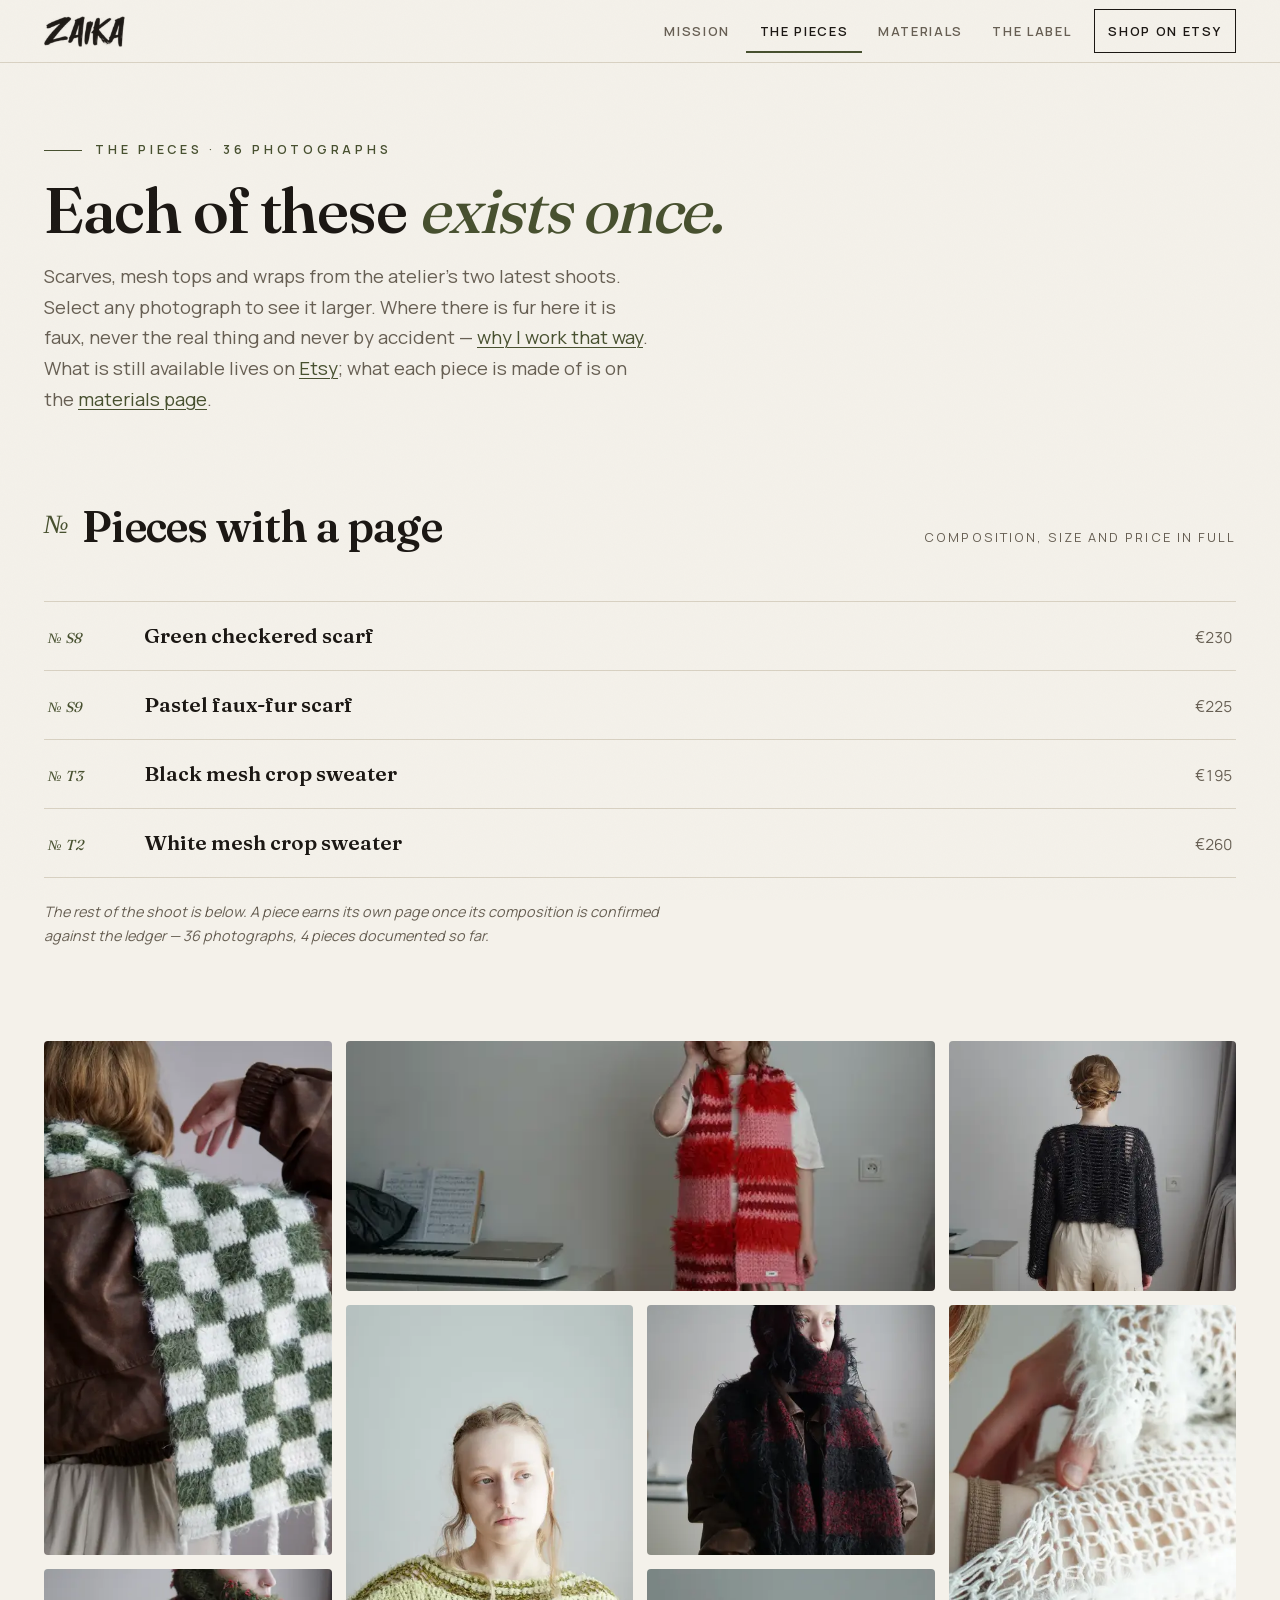
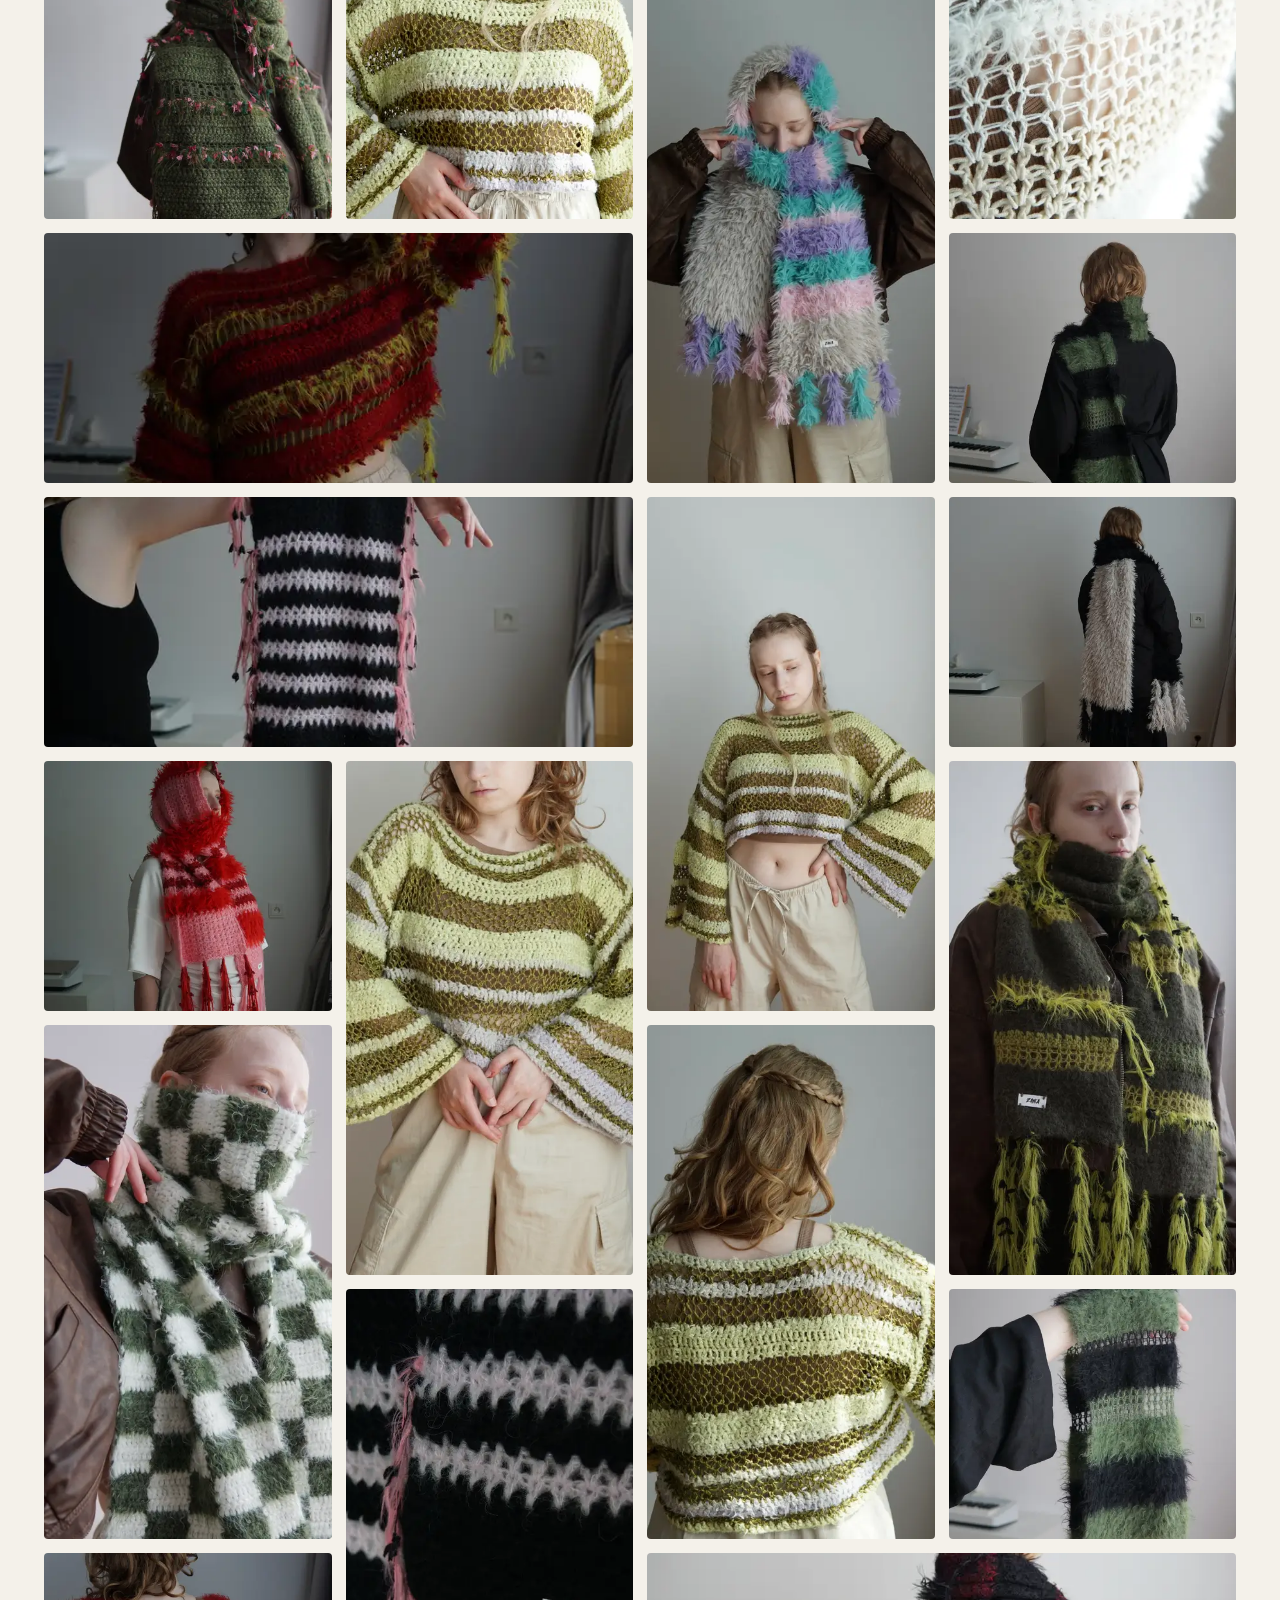
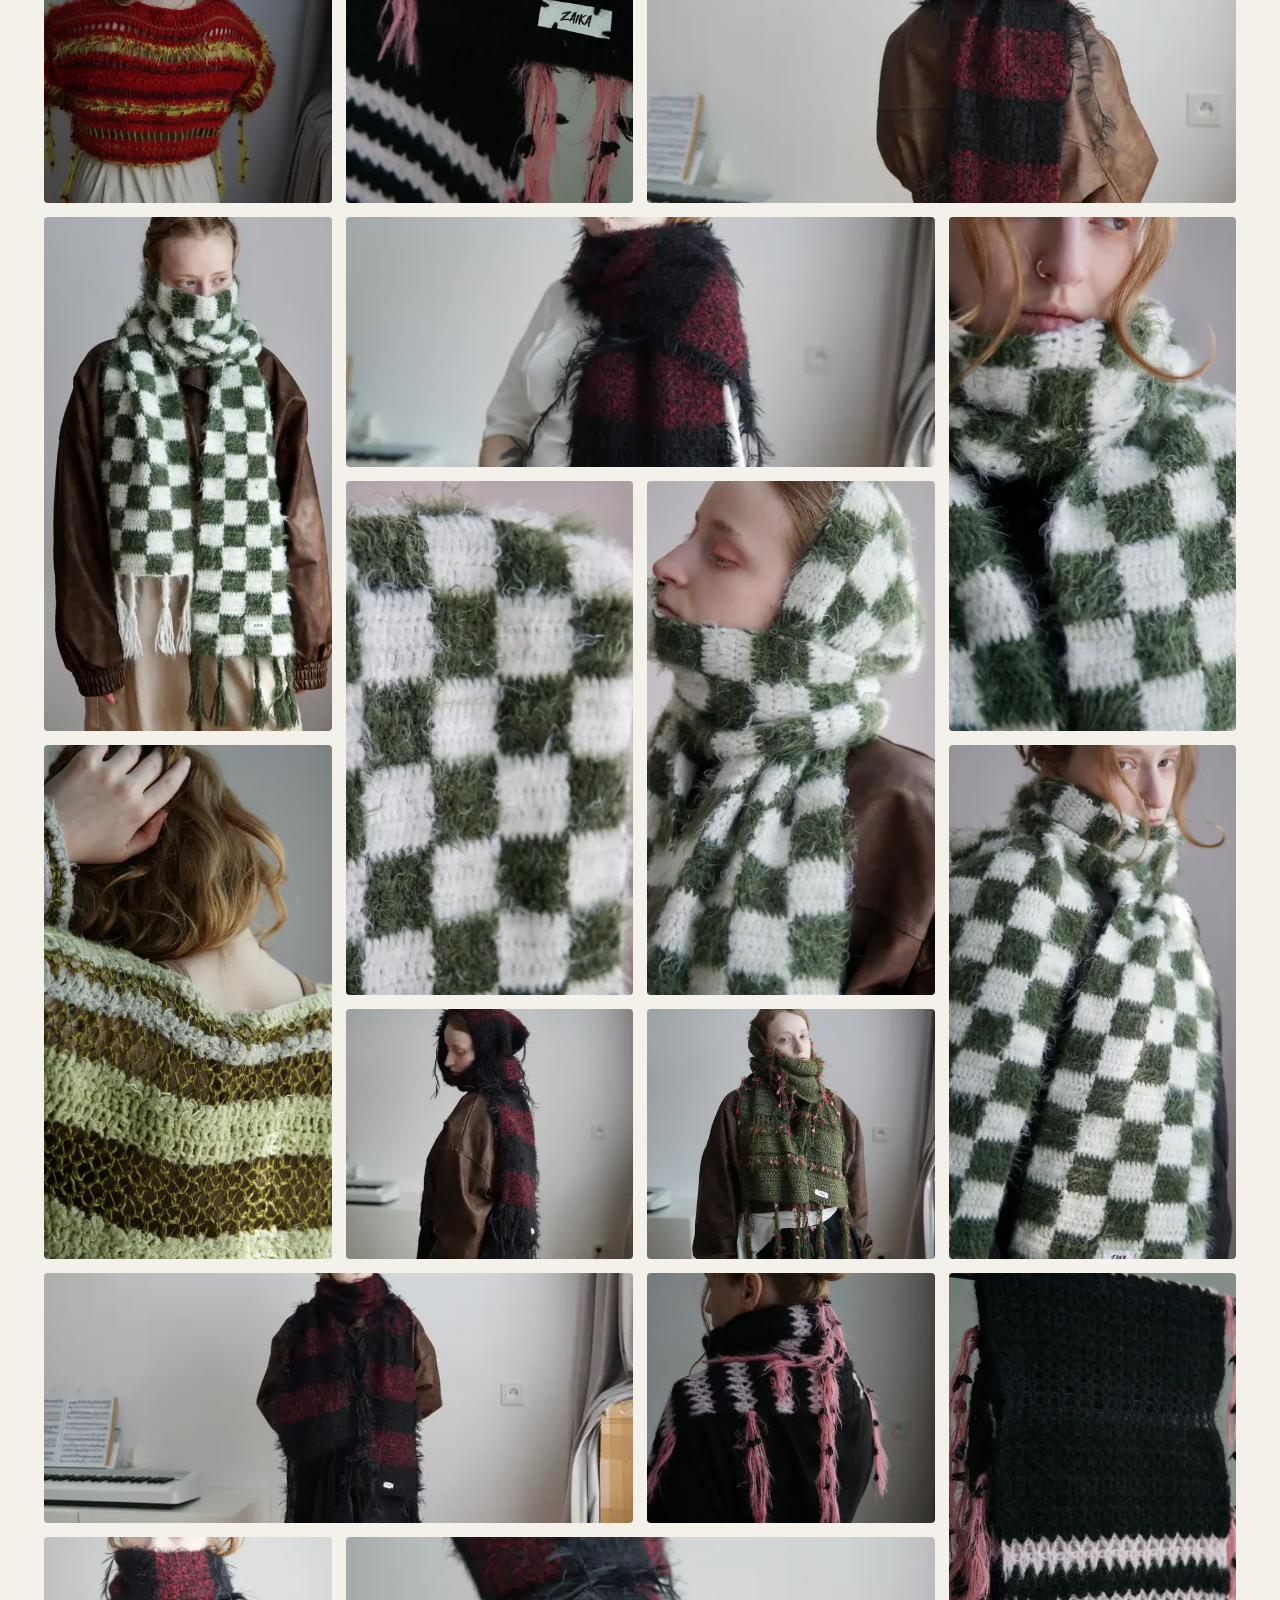
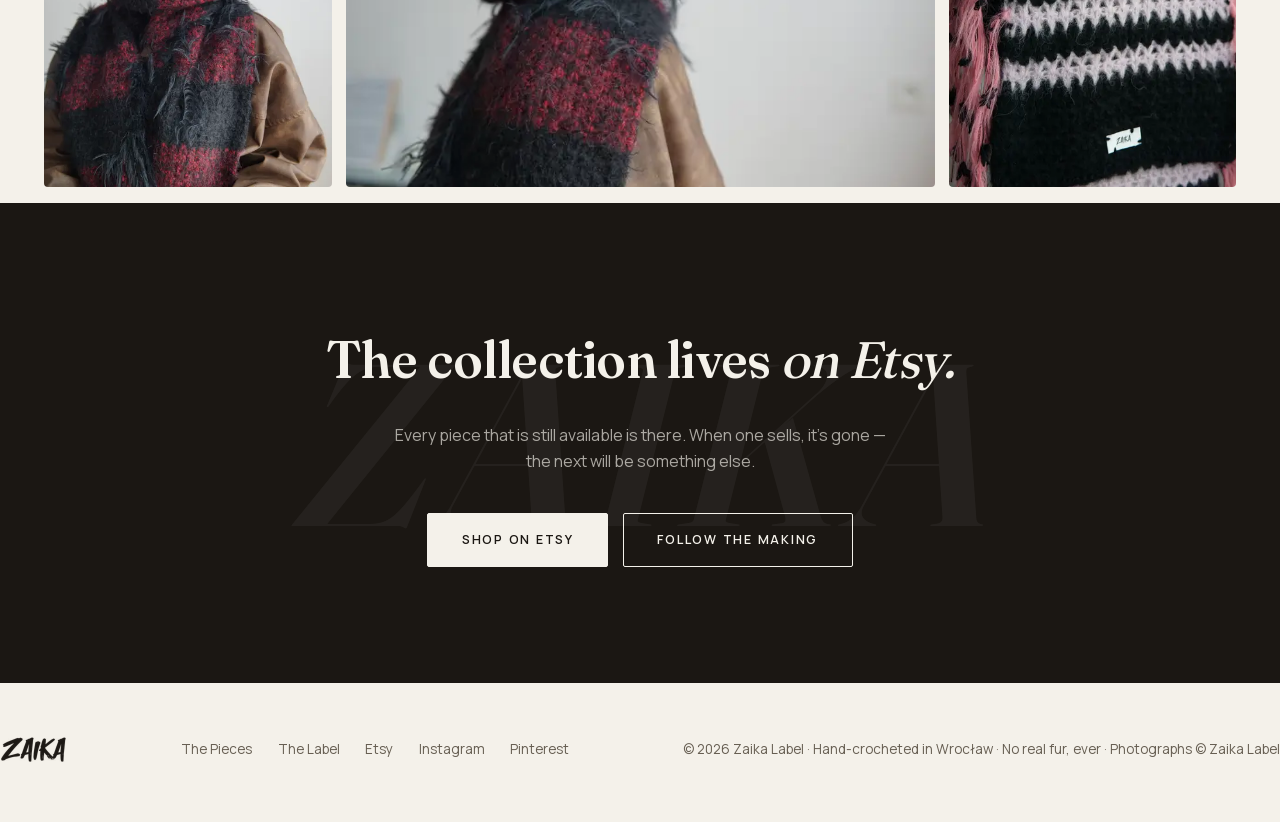
==== commit a06a5e0c: "Publish the monorepo site: six routes, per-piece pages, mission Built from zaika-label main (website" ====
--- a/pieces/index.html
+++ b/pieces/index.html
@@ -1,610 +1 @@
-<!DOCTYPE html>
-<html lang="en">
-<head>
-  <meta charset="utf-8">
-  <meta name="viewport" content="width=device-width, initial-scale=1">
-  <title>The Pieces — ZAIKA hand-crocheted knitwear</title>
-  <meta name="description" content="All 36 photographs from the Zaika atelier — hand-crocheted scarves, tops and wraps, each made once in Poland and never repeated.">
-  <link rel="canonical" href="https://zaikalabel.com/pieces/">
-  <meta property="og:type" content="website">
-  <meta property="og:title" content="The Pieces — ZAIKA hand-crocheted knitwear">
-  <meta property="og:description" content="All 36 photographs from the Zaika atelier — hand-crocheted scarves, tops and wraps, each made once in Poland and never repeated.">
-  <meta property="og:url" content="https://zaikalabel.com/pieces/">
-  <meta property="og:image" content="https://zaikalabel.com/assets/og.jpg">
-  <meta property="og:image:alt" content="A green and white checkered hand-crocheted scarf worn over a leather jacket">
-  <meta name="twitter:card" content="summary_large_image">
-  <meta name="theme-color" content="#f4f1ea">
-  <link rel="icon" href="data:image/svg+xml,%3Csvg xmlns='http://www.w3.org/2000/svg' viewBox='0 0 64 64'%3E%3Crect width='64' height='64' fill='%231b1713'/%3E%3Ctext x='32' y='46' font-family='Georgia,serif' font-style='italic' font-size='42' fill='%23f4f1ea' text-anchor='middle'%3EZ%3C/text%3E%3C/svg%3E">
-  <link rel="preconnect" href="https://fonts.googleapis.com">
-  <link rel="preconnect" href="https://fonts.gstatic.com" crossorigin>
-  <link href="https://fonts.googleapis.com/css2?family=Fraunces:ital,opsz,wght@0,9..144,400..650;1,9..144,400..650&family=Manrope:wght@400;500;600;700&display=swap" rel="stylesheet">
-  <script type="application/ld+json">
-  {
-    "@context": "https://schema.org",
-    "@type": "Organization",
-    "name": "Zaika Label",
-    "alternateName": "ZAIKA",
-    "url": "https://zaikalabel.com/",
-    "description": "One-of-a-kind hand-crocheted knitwear made in Poland by a single maker.",
-    "sameAs": ["https://www.etsy.com/shop/zaikalabel", "https://www.instagram.com/zaika.label/"]
-  }
-  </script>
-  <style>
-    :root {
-      --paper: #f4f1ea; --paper-deep: #eae5da; --ink: #1b1713; --muted: #675f53;
-      --line: #d8d1c2; --moss: #47502f;
-      --serif: "Fraunces", Georgia, serif; --sans: "Manrope", ui-sans-serif, system-ui, sans-serif;
-      --ease: cubic-bezier(0.22, 1, 0.36, 1);
-    }
-    * { margin: 0; padding: 0; box-sizing: border-box; }
-    html { scroll-behavior: smooth; scroll-padding-top: 5rem; }
-    body { background: var(--paper); color: var(--ink); font-family: var(--sans); font-size: 16px; line-height: 1.65; -webkit-font-smoothing: antialiased; overflow-x: hidden; }
-    body::after { content: ""; position: fixed; inset: 0; z-index: 999; pointer-events: none; background: url("data:image/svg+xml,%3Csvg xmlns='http://www.w3.org/2000/svg' width='160' height='160'%3E%3Cfilter id='n'%3E%3CfeTurbulence type='fractalNoise' baseFrequency='0.9' numOctaves='2' stitchTiles='stitch'/%3E%3C/filter%3E%3Crect width='160' height='160' filter='url(%23n)' opacity='0.5'/%3E%3C/svg%3E"); opacity: 0.045; transform: translateZ(0); }
-    ::selection { background: var(--moss); color: var(--paper); }
-    a { color: inherit; }
-    img { display: block; max-width: 100%; height: auto; }
-    :focus-visible { outline: 2px solid var(--moss); outline-offset: 3px; }
-    .wrap { max-width: 1320px; margin: 0 auto; padding: 0 clamp(1.1rem, 4vw, 2.75rem); }
-    .vh { position: absolute; width: 1px; height: 1px; margin: -1px; padding: 0; overflow: hidden; clip-path: inset(50%); white-space: nowrap; border: 0; }
-    .skip { position: absolute; left: 1rem; top: -4rem; z-index: 40; padding: 0.8rem 1.4rem; background: var(--ink); color: var(--paper); font-size: 0.82rem; font-weight: 700; letter-spacing: 0.12em; text-transform: uppercase; text-decoration: none; border-radius: 999px; transition: top .2s var(--ease); }
-    .skip:focus { top: 1rem; }
-
-    .bar { position: sticky; top: 0; z-index: 20; background: color-mix(in srgb, var(--paper) 90%, transparent); backdrop-filter: blur(12px); border-bottom: 1px solid var(--line); }
-    .bar-in { display: flex; align-items: center; justify-content: space-between; height: 3.9rem; gap: 0.5rem; }
-    .mark { display: inline-flex; align-items: center; min-height: 44px; font-family: var(--serif); font-weight: 600; font-size: 1.25rem; letter-spacing: 0.22em; text-indent: 0.22em; text-decoration: none; white-space: nowrap; }
-    .mark .no { font-style: italic; color: var(--moss); }
-    .bar nav { display: flex; gap: 0.15rem; align-items: center; }
-    .bar nav a { display: inline-flex; align-items: center; min-height: 44px; padding: 0 0.85rem; font-size: 0.8rem; font-weight: 600; letter-spacing: 0.13em; text-transform: uppercase; text-decoration: none; color: var(--muted); transition: color .18s var(--ease); white-space: nowrap; }
-    .bar nav a:hover { color: var(--ink); }
-    .bar nav a[aria-current="page"] { color: var(--ink); box-shadow: inset 0 -2px 0 var(--moss); }
-    .bar nav a.pill { border: 1px solid var(--ink); color: var(--ink); margin-left: 0.4rem; }
-    .bar nav a.pill:hover { background: var(--ink); color: var(--paper); }
-
-    .hero { padding: clamp(3.2rem, 7vw, 6.5rem) 0 clamp(3rem, 6vw, 5.5rem); }
-    .hero-in { display: grid; grid-template-columns: 7fr 5fr; gap: clamp(2rem, 5vw, 5rem); align-items: center; }
-    .kicker { display: flex; align-items: center; gap: 0.8rem; font-size: 0.78rem; font-weight: 600; letter-spacing: 0.3em; text-transform: uppercase; color: var(--moss); margin-bottom: clamp(1.2rem, 2.5vw, 2rem); }
-    .kicker::before { content: ""; width: 2.4rem; height: 1px; background: var(--moss); flex: none; }
-    h1 { font-family: var(--serif); font-weight: 560; font-size: clamp(2.6rem, 6.2vw, 5.4rem); line-height: 1.02; letter-spacing: -0.02em; text-wrap: balance; }
-    h1 .line { display: block; }
-    h1 em, h2 em { font-style: italic; font-weight: 460; }
-    h1 em { color: var(--moss); }
-    .lede { margin-top: 1.7rem; font-size: clamp(1.02rem, 1.5vw, 1.16rem); color: var(--muted); max-width: 33em; }
-    .lede strong { color: var(--ink); font-weight: 600; }
-    .lede a { color: var(--moss); text-underline-offset: 3px; }
-    .cta-row { margin-top: 2.4rem; display: flex; gap: 0.9rem; flex-wrap: wrap; }
-    .btn { display: inline-flex; align-items: center; justify-content: center; min-height: 48px; padding: 0.85rem 2rem; font-family: var(--sans); font-size: 0.85rem; font-weight: 700; letter-spacing: 0.16em; text-transform: uppercase; text-decoration: none; border: 1px solid var(--ink); border-radius: 999px; transition: background .18s var(--ease), color .18s var(--ease), transform .18s var(--ease); }
-    .btn:active { transform: scale(0.98); }
-    .btn-solid { background: var(--ink); color: var(--paper); }
-    .btn-solid:hover { background: transparent; color: var(--ink); }
-    .btn-line:hover { background: var(--ink); color: var(--paper); }
-    .hero-fig { position: relative; }
-    .hero-fig img { border-radius: 4px; position: relative; z-index: 1; }
-    .hero-fig::before { content: ""; position: absolute; inset: 0; border: 1px solid var(--line); border-radius: 4px; transform: translate(14px, 14px); }
-    .hero-fig figcaption { margin-top: 0.9rem; font-size: 0.78rem; letter-spacing: 0.14em; text-transform: uppercase; color: var(--muted); display: flex; justify-content: space-between; }
-
-    .marq { border-top: 1px solid var(--line); border-bottom: 1px solid var(--line); overflow: hidden; background: var(--paper-deep); }
-    .marq-track { display: flex; width: max-content; animation: marq 48s linear infinite; }
-    .marq span { flex: none; font-family: var(--serif); font-style: italic; font-weight: 460; font-size: clamp(1rem, 1.6vw, 1.25rem); padding: 0.85rem 0; white-space: pre; }
-    @keyframes marq { to { transform: translateX(-50%); } }
-
-    .facts { padding: clamp(3rem, 6vw, 5rem) 0 0; }
-    .facts-in { display: grid; grid-template-columns: repeat(3, 1fr); gap: clamp(1.4rem, 3vw, 3rem); }
-    .fact { border-top: 1px solid var(--ink); padding-top: 1.2rem; }
-    .fact .no { font-family: var(--serif); font-style: italic; font-size: 0.95rem; color: var(--moss); letter-spacing: 0.1em; }
-    .fact h3 { font-family: var(--serif); font-weight: 600; font-size: clamp(1.25rem, 2vw, 1.6rem); margin: 0.4rem 0 0.5rem; }
-    .fact p { font-size: 0.95rem; color: var(--muted); max-width: 28em; }
-
-    .gallery { padding: clamp(3rem, 6vw, 5rem) 0 1rem; }
-    .sec-head { display: flex; align-items: baseline; justify-content: space-between; gap: 1rem; margin-bottom: clamp(1.6rem, 3vw, 2.6rem); }
-    h2 { font-family: var(--serif); font-weight: 600; font-size: clamp(1.9rem, 3.4vw, 2.8rem); letter-spacing: -0.015em; }
-    h2 .no { font-style: italic; font-weight: 460; color: var(--moss); font-size: 0.6em; vertical-align: 0.35em; margin-right: 0.35em; }
-    .sec-head span { font-size: 0.8rem; letter-spacing: 0.16em; text-transform: uppercase; color: var(--muted); }
-    .bento { display: grid; grid-template-columns: repeat(4, 1fr); grid-auto-rows: 250px; grid-auto-flow: dense; gap: 14px; }
-    .tile { position: relative; display: block; overflow: hidden; border-radius: 4px; background: var(--paper-deep); }
-    .tile.zoom { cursor: zoom-in; }
-    .tile:focus-visible { outline: 2px solid var(--moss); outline-offset: -4px; }
-    .tile picture { display: block; width: 100%; height: 100%; }
-    .tile img { width: 100%; height: 100%; object-fit: cover; transition: transform .7s var(--ease); }
-    .tile:hover img { transform: scale(1.035); }
-    .cap { position: absolute; left: 0; right: 0; bottom: 0; padding: 2.4rem 0.95rem 0.85rem; font-size: 0.78rem; line-height: 1.35; color: var(--paper); background: linear-gradient(to top, rgba(27,23,19,0.78), rgba(27,23,19,0)); opacity: 0; transform: translateY(6px); transition: opacity .3s var(--ease), transform .3s var(--ease); pointer-events: none; }
-    .tile:hover .cap, .tile:focus-visible .cap { opacity: 1; transform: none; }
-    .gallery-more { display: flex; justify-content: center; padding: 2.2rem 0 0.5rem; }
-
-    .page-head { padding: clamp(3rem, 6vw, 5rem) 0 0; }
-    .page-head .kicker { margin-bottom: 1rem; }
-    .page-head h1 { font-size: clamp(2.3rem, 5vw, 4.2rem); }
-    .page-head .lede { margin-top: 1.2rem; }
-
-    .story { padding: clamp(4rem, 8vw, 7rem) 0; }
-    .story-in { display: grid; grid-template-columns: 5fr 7fr; gap: clamp(2rem, 5vw, 5rem); align-items: center; }
-    .story-fig { position: relative; }
-    .story-fig img { border-radius: 4px; position: relative; z-index: 1; }
-    .story-fig::before { content: ""; position: absolute; inset: 0; border: 1px solid var(--line); border-radius: 4px; transform: translate(-14px, 14px); }
-    .story h2 { margin-bottom: 1.5rem; }
-    .story p { color: var(--muted); max-width: 36em; margin-bottom: 1.05em; }
-    .story p strong { color: var(--ink); font-weight: 600; }
-    .pull { font-family: var(--serif); font-style: italic; font-weight: 480; font-size: clamp(1.2rem, 2.2vw, 1.7rem); color: var(--ink); line-height: 1.35; margin-top: 1.8rem; padding-left: 1.4rem; border-left: 2px solid var(--moss); }
-    .story .more { display: inline-flex; align-items: center; min-height: 44px; margin-top: 1.6rem; font-weight: 700; font-size: 0.85rem; letter-spacing: 0.14em; text-transform: uppercase; text-decoration: none; color: var(--moss); }
-    .story .more:hover { color: var(--ink); }
-
-    .band { position: relative; background: var(--ink); color: var(--paper); text-align: center; padding: clamp(4.5rem, 9vw, 7.5rem) 0; overflow: hidden; }
-    .band::before { content: "ZAIKA"; position: absolute; left: 50%; top: 50%; transform: translate(-50%, -50%); font-family: var(--serif); font-style: italic; font-weight: 600; font-size: clamp(7rem, 18vw, 15rem); letter-spacing: 0.04em; color: rgba(244, 241, 234, 0.05); pointer-events: none; }
-    .band > .wrap { position: relative; }
-    .band h2 { font-size: clamp(1.9rem, 4vw, 3.4rem); max-width: 16em; margin: 0 auto; text-wrap: balance; }
-    .band p { color: rgba(244, 241, 234, 0.66); margin: 1.2rem auto 0; max-width: 32em; }
-    .band .cta-row { justify-content: center; }
-    .band .btn { border-color: var(--paper); }
-    .band .btn-solid { background: var(--paper); color: var(--ink); }
-    .band .btn-solid:hover { background: transparent; color: var(--paper); }
-    .band .btn-line { color: var(--paper); }
-    .band .btn-line:hover { background: var(--paper); color: var(--ink); }
-
-    .nf { text-align: center; padding: clamp(5rem, 14vw, 9rem) 0; }
-    .nf h1 { margin-bottom: 1.2rem; }
-    .nf p { color: var(--muted); max-width: 30em; margin: 0 auto; }
-    .nf .cta-row { justify-content: center; }
-
-    footer { padding: 2.8rem 0 3.2rem; }
-    .foot { display: flex; align-items: center; justify-content: space-between; gap: 1.2rem; flex-wrap: wrap; color: var(--muted); font-size: 0.85rem; }
-    .foot .fmark { font-family: var(--serif); font-weight: 600; letter-spacing: 0.2em; color: var(--ink); }
-    .foot nav { display: flex; gap: 0.2rem; flex-wrap: wrap; }
-    .foot a { display: inline-flex; align-items: center; min-height: 44px; padding: 0 0.7rem; text-decoration: none; }
-    .foot a:hover { color: var(--ink); }
-
-    body.lb-open { overflow: hidden; }
-    dialog.lb { border: 0; padding: 0; margin: 0; background: transparent; width: 100vw; max-width: 100vw; height: 100dvh; max-height: 100dvh; }
-    dialog.lb[open] { display: flex; align-items: center; justify-content: center; }
-    dialog.lb::backdrop { background: rgba(27, 23, 19, 0.94); }
-    .lb-fig { position: relative; margin: 0; display: flex; flex-direction: column; align-items: center; max-width: min(94vw, 1200px); }
-    .lb-fig img { max-width: min(94vw, 1200px); max-height: 82dvh; width: auto; height: auto; border-radius: 4px; background: #2a2420; }
-    .lb-meta { display: flex; align-items: baseline; gap: 1rem; justify-content: center; flex-wrap: wrap; padding: 0.95rem 1.5rem 0; }
-    .lb-cap { color: var(--paper); font-size: 0.85rem; letter-spacing: 0.04em; opacity: 0.78; }
-    .lb-count { font-family: var(--serif); font-style: italic; font-size: 0.85rem; color: var(--paper); opacity: 0.55; white-space: nowrap; }
-    .lb-btn { position: fixed; z-index: 2; display: inline-flex; align-items: center; justify-content: center; width: 48px; height: 48px; border: 1px solid rgba(244,241,234,0.4); border-radius: 999px; background: rgba(27,23,19,0.55); color: var(--paper); font-family: var(--sans); font-size: 1.3rem; line-height: 1; cursor: pointer; transition: background .15s; }
-    .lb-btn:hover { background: rgba(244,241,234,0.15); }
-    .lb-x { top: 16px; right: 16px; }
-    .lb-prev { left: 16px; top: 50%; transform: translateY(-50%); }
-    .lb-next { right: 16px; top: 50%; transform: translateY(-50%); }
-
-    html.js .reveal { opacity: 0; transform: translateY(16px); transition: opacity .7s var(--ease), transform .7s var(--ease); }
-    html.js .reveal.in { opacity: 1; transform: none; }
-    @media (prefers-reduced-motion: reduce) {
-      html { scroll-behavior: auto; }
-      .marq-track { animation: none; }
-      .tile img, .btn, .cap { transition: none; }
-      html.js .reveal { opacity: 1; transform: none; transition: none; }
-    }
-    @media (hover: none) {
-      /* No hover on touch: captions would never appear, and a stuck scale
-         after tap looks broken. */
-      .cap { display: none; }
-      .tile:hover img { transform: none; }
-    }
-    @media (max-width: 1020px) {
-      .bento { grid-template-columns: repeat(3, 1fr); grid-auto-rows: 230px; }
-    }
-    @media (max-width: 860px) {
-      .hero-in, .story-in { grid-template-columns: 1fr; }
-      .hero-fig { max-width: 560px; }
-      .facts-in { grid-template-columns: 1fr; gap: 1.6rem; }
-      .bento { grid-template-columns: repeat(2, 1fr); grid-auto-rows: 42vw; }
-      .sec-head { flex-direction: column; gap: 0.3rem; }
-    }
-    @media (max-width: 620px) {
-      /* Header must fit 375px without horizontal overflow: drop the Instagram
-         link (it lives in the footer and CTA band) and shorten the labels. */
-      .bar nav a.txt, .lg { display: none; }
-      .mark { font-size: 1.05rem; letter-spacing: 0.16em; text-indent: 0.16em; }
-      .bar nav a { padding: 0 0.55rem; font-size: 0.75rem; letter-spacing: 0.08em; }
-      .bar nav a.pill { margin-left: 0.25rem; }
-      .wrap { padding: 0 1rem; }
-      .lb-prev { left: 12px; top: auto; bottom: 20px; transform: none; }
-      .lb-next { right: 12px; top: auto; bottom: 20px; transform: none; }
-      .lb-meta { padding-bottom: 4.5rem; }
-    }
-    @media (max-width: 560px) {
-      .bento { grid-template-columns: 1fr; grid-auto-rows: auto; gap: 12px; }
-      .tile, .t-tall, .t-wide { grid-row: auto; grid-column: auto; }
-      .tile img { height: auto; }
-      .cta-row .btn { flex: 1 1 100%; }
-    }
-</style>
-</head>
-<body>
-  <a class="skip" href="#main">Skip to content</a>
-  <header class="bar">
-    <div class="wrap bar-in">
-      <a class="mark" href="../" aria-label="ZAIKA — home">ZAIKA<span class="no">&nbsp;№</span></a>
-      <nav aria-label="Primary">
-        <a href="../pieces/" aria-current="page"><span class="lg">The&nbsp;</span>Pieces</a>
-        <a href="../the-label/"><span class="lg">The&nbsp;</span>Label</a>
-        <a class="txt" href="https://www.instagram.com/zaika.label/" rel="noopener">Instagram</a>
-        <a class="pill" href="https://www.etsy.com/shop/zaikalabel" rel="noopener"><span class="lg">Shop&nbsp;on&nbsp;</span>Etsy</a>
-      </nav>
-    </div>
-  </header>
-
-  <main id="main">
-  <section class="page-head">
-    <div class="wrap">
-      <p class="kicker">The pieces · 36 photographs</p>
-      <h1>Each of these <em>exists once.</em></h1>
-      <p class="lede">Scarves, tops and wraps from the atelier's two latest shoots. Select any photograph to see it larger. What is still available lives on <a href="https://www.etsy.com/shop/zaikalabel" rel="noopener">Etsy</a> — when a piece sells, its listing closes for good.</p>
-    </div>
-  </section>
-
-  <section class="gallery" aria-label="Photographs">
-    <div class="wrap">
-      <div class="bento">
-        <a class="tile zoom t-tall reveal" href="../assets/img/checker-scarf.jpg" data-lb="0" data-thumb="../assets/img/checker-scarf@640.jpg" data-w="980" data-h="1306" aria-label="Green and white checkered crocheted scarf worn over a brown leather jacket — view larger">
-          <picture>
-            <source type="image/webp" srcset="../assets/img/checker-scarf@640.webp 640w, ../assets/img/checker-scarf.webp 980w" sizes="(max-width: 560px) 100vw, (max-width: 1020px) 33vw, 330px">
-            <img src="../assets/img/checker-scarf@640.jpg" srcset="../assets/img/checker-scarf@640.jpg 640w, ../assets/img/checker-scarf.jpg 980w" sizes="(max-width: 560px) 100vw, (max-width: 1020px) 33vw, 330px" alt="Green and white checkered crocheted scarf worn over a brown leather jacket" width="980" height="1306" decoding="async">
-          </picture>
-          <span class="cap" aria-hidden="true">Green and white checkered crocheted scarf worn over a brown leather jacket</span>
-        </a>
-        <a class="tile zoom t-wide reveal" href="../assets/img/red-pink-scarf-full.jpg" data-lb="1" data-thumb="../assets/img/red-pink-scarf-full@640.jpg" data-w="1400" data-h="936" aria-label="Long red and pink striped crocheted scarf with fringe, worn front-on — view larger">
-          <picture>
-            <source type="image/webp" srcset="../assets/img/red-pink-scarf-full@640.webp 640w, ../assets/img/red-pink-scarf-full.webp 1400w" sizes="(max-width: 560px) 100vw, (max-width: 1020px) 66vw, 640px">
-            <img src="../assets/img/red-pink-scarf-full@640.jpg" srcset="../assets/img/red-pink-scarf-full@640.jpg 640w, ../assets/img/red-pink-scarf-full.jpg 1400w" sizes="(max-width: 560px) 100vw, (max-width: 1020px) 66vw, 640px" alt="Long red and pink striped crocheted scarf with fringe, worn front-on" width="1400" height="936" decoding="async">
-          </picture>
-          <span class="cap" aria-hidden="true">Long red and pink striped crocheted scarf with fringe, worn front-on</span>
-        </a>
-        <a class="tile zoom reveal" href="../assets/img/black-mesh-top.jpg" data-lb="2" data-thumb="../assets/img/black-mesh-top@640.jpg" data-w="1400" data-h="936" aria-label="Black open-mesh crocheted crop sweater, back view — view larger">
-          <picture>
-            <source type="image/webp" srcset="../assets/img/black-mesh-top@640.webp 640w, ../assets/img/black-mesh-top.webp 1400w" sizes="(max-width: 560px) 100vw, (max-width: 1020px) 33vw, 330px">
-            <img src="../assets/img/black-mesh-top@640.jpg" srcset="../assets/img/black-mesh-top@640.jpg 640w, ../assets/img/black-mesh-top.jpg 1400w" sizes="(max-width: 560px) 100vw, (max-width: 1020px) 33vw, 330px" alt="Black open-mesh crocheted crop sweater, back view" width="1400" height="936" loading="lazy" decoding="async">
-          </picture>
-          <span class="cap" aria-hidden="true">Black open-mesh crocheted crop sweater, back view</span>
-        </a>
-        <a class="tile zoom t-tall reveal" href="../assets/img/green-stripe-front.jpg" data-lb="3" data-thumb="../assets/img/green-stripe-front@640.jpg" data-w="1080" data-h="1440" aria-label="Green striped open-knit sweater in chartreuse and olive, worn — view larger">
-          <picture>
-            <source type="image/webp" srcset="../assets/img/green-stripe-front@640.webp 640w, ../assets/img/green-stripe-front.webp 1080w" sizes="(max-width: 560px) 100vw, (max-width: 1020px) 33vw, 330px">
-            <img src="../assets/img/green-stripe-front@640.jpg" srcset="../assets/img/green-stripe-front@640.jpg 640w, ../assets/img/green-stripe-front.jpg 1080w" sizes="(max-width: 560px) 100vw, (max-width: 1020px) 33vw, 330px" alt="Green striped open-knit sweater in chartreuse and olive, worn" width="1080" height="1440" loading="lazy" decoding="async">
-          </picture>
-          <span class="cap" aria-hidden="true">Green striped open-knit sweater in chartreuse and olive, worn</span>
-        </a>
-        <a class="tile zoom reveal" href="../assets/img/plaid-scarf.jpg" data-lb="4" data-thumb="../assets/img/plaid-scarf@640.jpg" data-w="1400" data-h="936" aria-label="Red and black plaid crocheted scarf wrapped around the neck — view larger">
-          <picture>
-            <source type="image/webp" srcset="../assets/img/plaid-scarf@640.webp 640w, ../assets/img/plaid-scarf.webp 1400w" sizes="(max-width: 560px) 100vw, (max-width: 1020px) 33vw, 330px">
-            <img src="../assets/img/plaid-scarf@640.jpg" srcset="../assets/img/plaid-scarf@640.jpg 640w, ../assets/img/plaid-scarf.jpg 1400w" sizes="(max-width: 560px) 100vw, (max-width: 1020px) 33vw, 330px" alt="Red and black plaid crocheted scarf wrapped around the neck" width="1400" height="936" loading="lazy" decoding="async">
-          </picture>
-          <span class="cap" aria-hidden="true">Red and black plaid crocheted scarf wrapped around the neck</span>
-        </a>
-        <a class="tile zoom t-tall reveal" href="../assets/img/cream-mesh-hand.jpg" data-lb="5" data-thumb="../assets/img/cream-mesh-hand@640.jpg" data-w="768" data-h="1024" aria-label="Cream open-net crochet stretched by hand, texture detail — view larger">
-          <picture>
-            <source type="image/webp" srcset="../assets/img/cream-mesh-hand@640.webp 640w, ../assets/img/cream-mesh-hand.webp 768w" sizes="(max-width: 560px) 100vw, (max-width: 1020px) 33vw, 330px">
-            <img src="../assets/img/cream-mesh-hand@640.jpg" srcset="../assets/img/cream-mesh-hand@640.jpg 640w, ../assets/img/cream-mesh-hand.jpg 768w" sizes="(max-width: 560px) 100vw, (max-width: 1020px) 33vw, 330px" alt="Cream open-net crochet stretched by hand, texture detail" width="768" height="1024" loading="lazy" decoding="async">
-          </picture>
-          <span class="cap" aria-hidden="true">Cream open-net crochet stretched by hand, texture detail</span>
-        </a>
-        <a class="tile zoom t-wide reveal" href="../assets/img/red-fringe-sweater.jpg" data-lb="6" data-thumb="../assets/img/red-fringe-sweater@640.jpg" data-w="1400" data-h="936" aria-label="Red crocheted crop sweater with chartreuse fringe details — view larger">
-          <picture>
-            <source type="image/webp" srcset="../assets/img/red-fringe-sweater@640.webp 640w, ../assets/img/red-fringe-sweater.webp 1400w" sizes="(max-width: 560px) 100vw, (max-width: 1020px) 66vw, 640px">
-            <img src="../assets/img/red-fringe-sweater@640.jpg" srcset="../assets/img/red-fringe-sweater@640.jpg 640w, ../assets/img/red-fringe-sweater.jpg 1400w" sizes="(max-width: 560px) 100vw, (max-width: 1020px) 66vw, 640px" alt="Red crocheted crop sweater with chartreuse fringe details" width="1400" height="936" loading="lazy" decoding="async">
-          </picture>
-          <span class="cap" aria-hidden="true">Red crocheted crop sweater with chartreuse fringe details</span>
-        </a>
-        <a class="tile zoom reveal" href="../assets/img/green-ribbon-scarf.jpg" data-lb="7" data-thumb="../assets/img/green-ribbon-scarf@640.jpg" data-w="1400" data-h="936" aria-label="Olive green crocheted scarf with woven flower ribbons, detail — view larger">
-          <picture>
-            <source type="image/webp" srcset="../assets/img/green-ribbon-scarf@640.webp 640w, ../assets/img/green-ribbon-scarf.webp 1400w" sizes="(max-width: 560px) 100vw, (max-width: 1020px) 33vw, 330px">
-            <img src="../assets/img/green-ribbon-scarf@640.jpg" srcset="../assets/img/green-ribbon-scarf@640.jpg 640w, ../assets/img/green-ribbon-scarf.jpg 1400w" sizes="(max-width: 560px) 100vw, (max-width: 1020px) 33vw, 330px" alt="Olive green crocheted scarf with woven flower ribbons, detail" width="1400" height="936" loading="lazy" decoding="async">
-          </picture>
-          <span class="cap" aria-hidden="true">Olive green crocheted scarf with woven flower ribbons, detail</span>
-        </a>
-        <a class="tile zoom t-tall reveal" href="../assets/img/pastel-fur-scarf.jpg" data-lb="8" data-thumb="../assets/img/pastel-fur-scarf@640.jpg" data-w="865" data-h="1153" aria-label="Pastel faux-fur scarf in mint, lilac, pink and cream, worn as a hood — view larger">
-          <picture>
-            <source type="image/webp" srcset="../assets/img/pastel-fur-scarf@640.webp 640w, ../assets/img/pastel-fur-scarf.webp 865w" sizes="(max-width: 560px) 100vw, (max-width: 1020px) 33vw, 330px">
-            <img src="../assets/img/pastel-fur-scarf@640.jpg" srcset="../assets/img/pastel-fur-scarf@640.jpg 640w, ../assets/img/pastel-fur-scarf.jpg 865w" sizes="(max-width: 560px) 100vw, (max-width: 1020px) 33vw, 330px" alt="Pastel faux-fur scarf in mint, lilac, pink and cream, worn as a hood" width="865" height="1153" loading="lazy" decoding="async">
-          </picture>
-          <span class="cap" aria-hidden="true">Pastel faux-fur scarf in mint, lilac, pink and cream, worn as a hood</span>
-        </a>
-        <a class="tile zoom reveal" href="../assets/img/green-black-scarf.jpg" data-lb="9" data-thumb="../assets/img/green-black-scarf@640.jpg" data-w="1400" data-h="936" aria-label="Green and black striped fluffy scarf, back view — view larger">
-          <picture>
-            <source type="image/webp" srcset="../assets/img/green-black-scarf@640.webp 640w, ../assets/img/green-black-scarf.webp 1400w" sizes="(max-width: 560px) 100vw, (max-width: 1020px) 33vw, 330px">
-            <img src="../assets/img/green-black-scarf@640.jpg" srcset="../assets/img/green-black-scarf@640.jpg 640w, ../assets/img/green-black-scarf.jpg 1400w" sizes="(max-width: 560px) 100vw, (max-width: 1020px) 33vw, 330px" alt="Green and black striped fluffy scarf, back view" width="1400" height="936" loading="lazy" decoding="async">
-          </picture>
-          <span class="cap" aria-hidden="true">Green and black striped fluffy scarf, back view</span>
-        </a>
-        <a class="tile zoom t-wide reveal" href="../assets/img/black-pink-scarf.jpg" data-lb="10" data-thumb="../assets/img/black-pink-scarf@640.jpg" data-w="1400" data-h="936" aria-label="Black crocheted scarf with pink stripes, held up — view larger">
-          <picture>
-            <source type="image/webp" srcset="../assets/img/black-pink-scarf@640.webp 640w, ../assets/img/black-pink-scarf.webp 1400w" sizes="(max-width: 560px) 100vw, (max-width: 1020px) 66vw, 640px">
-            <img src="../assets/img/black-pink-scarf@640.jpg" srcset="../assets/img/black-pink-scarf@640.jpg 640w, ../assets/img/black-pink-scarf.jpg 1400w" sizes="(max-width: 560px) 100vw, (max-width: 1020px) 66vw, 640px" alt="Black crocheted scarf with pink stripes, held up" width="1400" height="936" loading="lazy" decoding="async">
-          </picture>
-          <span class="cap" aria-hidden="true">Black crocheted scarf with pink stripes, held up</span>
-        </a>
-        <a class="tile zoom t-tall reveal" href="../assets/img/green-stripe-crop.jpg" data-lb="11" data-thumb="../assets/img/green-stripe-crop@640.jpg" data-w="988" data-h="1317" aria-label="Green striped crocheted crop sweater with bell sleeves — view larger">
-          <picture>
-            <source type="image/webp" srcset="../assets/img/green-stripe-crop@640.webp 640w, ../assets/img/green-stripe-crop.webp 988w" sizes="(max-width: 560px) 100vw, (max-width: 1020px) 33vw, 330px">
-            <img src="../assets/img/green-stripe-crop@640.jpg" srcset="../assets/img/green-stripe-crop@640.jpg 640w, ../assets/img/green-stripe-crop.jpg 988w" sizes="(max-width: 560px) 100vw, (max-width: 1020px) 33vw, 330px" alt="Green striped crocheted crop sweater with bell sleeves" width="988" height="1317" loading="lazy" decoding="async">
-          </picture>
-          <span class="cap" aria-hidden="true">Green striped crocheted crop sweater with bell sleeves</span>
-        </a>
-        <a class="tile zoom reveal" href="../assets/img/fur-scarf.jpg" data-lb="12" data-thumb="../assets/img/fur-scarf@640.jpg" data-w="1400" data-h="936" aria-label="Black and cream faux-fur scarf draped over the shoulders, back view — view larger">
-          <picture>
-            <source type="image/webp" srcset="../assets/img/fur-scarf@640.webp 640w, ../assets/img/fur-scarf.webp 1400w" sizes="(max-width: 560px) 100vw, (max-width: 1020px) 33vw, 330px">
-            <img src="../assets/img/fur-scarf@640.jpg" srcset="../assets/img/fur-scarf@640.jpg 640w, ../assets/img/fur-scarf.jpg 1400w" sizes="(max-width: 560px) 100vw, (max-width: 1020px) 33vw, 330px" alt="Black and cream faux-fur scarf draped over the shoulders, back view" width="1400" height="936" loading="lazy" decoding="async">
-          </picture>
-          <span class="cap" aria-hidden="true">Black and cream faux-fur scarf draped over the shoulders, back view</span>
-        </a>
-        <a class="tile zoom reveal" href="../assets/img/red-pink-hood.jpg" data-lb="13" data-thumb="../assets/img/red-pink-hood@640.jpg" data-w="1400" data-h="936" aria-label="Red and pink striped scarf worn wrapped over the head — view larger">
-          <picture>
-            <source type="image/webp" srcset="../assets/img/red-pink-hood@640.webp 640w, ../assets/img/red-pink-hood.webp 1400w" sizes="(max-width: 560px) 100vw, (max-width: 1020px) 33vw, 330px">
-            <img src="../assets/img/red-pink-hood@640.jpg" srcset="../assets/img/red-pink-hood@640.jpg 640w, ../assets/img/red-pink-hood.jpg 1400w" sizes="(max-width: 560px) 100vw, (max-width: 1020px) 33vw, 330px" alt="Red and pink striped scarf worn wrapped over the head" width="1400" height="936" loading="lazy" decoding="async">
-          </picture>
-          <span class="cap" aria-hidden="true">Red and pink striped scarf worn wrapped over the head</span>
-        </a>
-        <a class="tile zoom t-tall reveal" href="../assets/img/chartreuse-sweater.jpg" data-lb="14" data-thumb="../assets/img/chartreuse-sweater@640.jpg" data-w="768" data-h="1024" aria-label="Chartreuse striped open-knit sweater, hands clasped — view larger">
-          <picture>
-            <source type="image/webp" srcset="../assets/img/chartreuse-sweater@640.webp 640w, ../assets/img/chartreuse-sweater.webp 768w" sizes="(max-width: 560px) 100vw, (max-width: 1020px) 33vw, 330px">
-            <img src="../assets/img/chartreuse-sweater@640.jpg" srcset="../assets/img/chartreuse-sweater@640.jpg 640w, ../assets/img/chartreuse-sweater.jpg 768w" sizes="(max-width: 560px) 100vw, (max-width: 1020px) 33vw, 330px" alt="Chartreuse striped open-knit sweater, hands clasped" width="768" height="1024" loading="lazy" decoding="async">
-          </picture>
-          <span class="cap" aria-hidden="true">Chartreuse striped open-knit sweater, hands clasped</span>
-        </a>
-        <a class="tile zoom t-tall reveal" href="../assets/img/olive-fringe-scarf.jpg" data-lb="15" data-thumb="../assets/img/olive-fringe-scarf@640.jpg" data-w="1080" data-h="1616" aria-label="Olive crocheted scarf with chartreuse fringe, worn over a leather jacket — view larger">
-          <picture>
-            <source type="image/webp" srcset="../assets/img/olive-fringe-scarf@640.webp 640w, ../assets/img/olive-fringe-scarf.webp 1080w" sizes="(max-width: 560px) 100vw, (max-width: 1020px) 33vw, 330px">
-            <img src="../assets/img/olive-fringe-scarf@640.jpg" srcset="../assets/img/olive-fringe-scarf@640.jpg 640w, ../assets/img/olive-fringe-scarf.jpg 1080w" sizes="(max-width: 560px) 100vw, (max-width: 1020px) 33vw, 330px" alt="Olive crocheted scarf with chartreuse fringe, worn over a leather jacket" width="1080" height="1616" loading="lazy" decoding="async">
-          </picture>
-          <span class="cap" aria-hidden="true">Olive crocheted scarf with chartreuse fringe, worn over a leather jacket</span>
-        </a>
-        <a class="tile zoom t-tall reveal" href="../assets/img/checker-scarf-drape.jpg" data-lb="16" data-thumb="../assets/img/checker-scarf-drape@640.jpg" data-w="1080" data-h="1440" aria-label="Checkered scarf draped over a leather jacket — view larger">
-          <picture>
-            <source type="image/webp" srcset="../assets/img/checker-scarf-drape@640.webp 640w, ../assets/img/checker-scarf-drape.webp 1080w" sizes="(max-width: 560px) 100vw, (max-width: 1020px) 33vw, 330px">
-            <img src="../assets/img/checker-scarf-drape@640.jpg" srcset="../assets/img/checker-scarf-drape@640.jpg 640w, ../assets/img/checker-scarf-drape.jpg 1080w" sizes="(max-width: 560px) 100vw, (max-width: 1020px) 33vw, 330px" alt="Checkered scarf draped over a leather jacket" width="1080" height="1440" loading="lazy" decoding="async">
-          </picture>
-          <span class="cap" aria-hidden="true">Checkered scarf draped over a leather jacket</span>
-        </a>
-        <a class="tile zoom t-tall reveal" href="../assets/img/green-stripe-back.jpg" data-lb="17" data-thumb="../assets/img/green-stripe-back@640.jpg" data-w="936" data-h="1248" aria-label="Green striped open-knit sweater, back view — view larger">
-          <picture>
-            <source type="image/webp" srcset="../assets/img/green-stripe-back@640.webp 640w, ../assets/img/green-stripe-back.webp 936w" sizes="(max-width: 560px) 100vw, (max-width: 1020px) 33vw, 330px">
-            <img src="../assets/img/green-stripe-back@640.jpg" srcset="../assets/img/green-stripe-back@640.jpg 640w, ../assets/img/green-stripe-back.jpg 936w" sizes="(max-width: 560px) 100vw, (max-width: 1020px) 33vw, 330px" alt="Green striped open-knit sweater, back view" width="936" height="1248" loading="lazy" decoding="async">
-          </picture>
-          <span class="cap" aria-hidden="true">Green striped open-knit sweater, back view</span>
-        </a>
-        <a class="tile zoom t-tall reveal" href="../assets/img/black-pink-label.jpg" data-lb="18" data-thumb="../assets/img/black-pink-label@640.jpg" data-w="1167" data-h="1750" aria-label="ZAIKA woven label on a black and pink crocheted scarf, close-up — view larger">
-          <picture>
-            <source type="image/webp" srcset="../assets/img/black-pink-label@640.webp 640w, ../assets/img/black-pink-label.webp 1167w" sizes="(max-width: 560px) 100vw, (max-width: 1020px) 33vw, 330px">
-            <img src="../assets/img/black-pink-label@640.jpg" srcset="../assets/img/black-pink-label@640.jpg 640w, ../assets/img/black-pink-label.jpg 1167w" sizes="(max-width: 560px) 100vw, (max-width: 1020px) 33vw, 330px" alt="ZAIKA woven label on a black and pink crocheted scarf, close-up" width="1167" height="1750" loading="lazy" decoding="async">
-          </picture>
-          <span class="cap" aria-hidden="true">ZAIKA woven label on a black and pink crocheted scarf, close-up</span>
-        </a>
-        <a class="tile zoom t-wide reveal" href="../assets/img/plaid-back.jpg" data-lb="19" data-thumb="../assets/img/plaid-back@640.jpg" data-w="1400" data-h="936" aria-label="Red and black plaid scarf over a quilted jacket, back view — view larger">
-          <picture>
-            <source type="image/webp" srcset="../assets/img/plaid-back@640.webp 640w, ../assets/img/plaid-back.webp 1400w" sizes="(max-width: 560px) 100vw, (max-width: 1020px) 66vw, 640px">
-            <img src="../assets/img/plaid-back@640.jpg" srcset="../assets/img/plaid-back@640.jpg 640w, ../assets/img/plaid-back.jpg 1400w" sizes="(max-width: 560px) 100vw, (max-width: 1020px) 66vw, 640px" alt="Red and black plaid scarf over a quilted jacket, back view" width="1400" height="936" loading="lazy" decoding="async">
-          </picture>
-          <span class="cap" aria-hidden="true">Red and black plaid scarf over a quilted jacket, back view</span>
-        </a>
-        <a class="tile zoom reveal" href="../assets/img/green-black-held.jpg" data-lb="20" data-thumb="../assets/img/green-black-held@640.jpg" data-w="1400" data-h="936" aria-label="Green and black scarf held up by an outstretched arm — view larger">
-          <picture>
-            <source type="image/webp" srcset="../assets/img/green-black-held@640.webp 640w, ../assets/img/green-black-held.webp 1400w" sizes="(max-width: 560px) 100vw, (max-width: 1020px) 33vw, 330px">
-            <img src="../assets/img/green-black-held@640.jpg" srcset="../assets/img/green-black-held@640.jpg 640w, ../assets/img/green-black-held.jpg 1400w" sizes="(max-width: 560px) 100vw, (max-width: 1020px) 33vw, 330px" alt="Green and black scarf held up by an outstretched arm" width="1400" height="936" loading="lazy" decoding="async">
-          </picture>
-          <span class="cap" aria-hidden="true">Green and black scarf held up by an outstretched arm</span>
-        </a>
-        <a class="tile zoom reveal" href="../assets/img/red-bolero-back.jpg" data-lb="21" data-thumb="../assets/img/red-bolero-back@640.jpg" data-w="1400" data-h="936" aria-label="Red crocheted bolero with textured stripes, back view — view larger">
-          <picture>
-            <source type="image/webp" srcset="../assets/img/red-bolero-back@640.webp 640w, ../assets/img/red-bolero-back.webp 1400w" sizes="(max-width: 560px) 100vw, (max-width: 1020px) 33vw, 330px">
-            <img src="../assets/img/red-bolero-back@640.jpg" srcset="../assets/img/red-bolero-back@640.jpg 640w, ../assets/img/red-bolero-back.jpg 1400w" sizes="(max-width: 560px) 100vw, (max-width: 1020px) 33vw, 330px" alt="Red crocheted bolero with textured stripes, back view" width="1400" height="936" loading="lazy" decoding="async">
-          </picture>
-          <span class="cap" aria-hidden="true">Red crocheted bolero with textured stripes, back view</span>
-        </a>
-        <a class="tile zoom t-tall reveal" href="../assets/img/checker-full-length.jpg" data-lb="22" data-thumb="../assets/img/checker-full-length@640.jpg" data-w="781" data-h="1041" aria-label="Checkered scarf worn full-length with fringe — view larger">
-          <picture>
-            <source type="image/webp" srcset="../assets/img/checker-full-length@640.webp 640w, ../assets/img/checker-full-length.webp 781w" sizes="(max-width: 560px) 100vw, (max-width: 1020px) 33vw, 330px">
-            <img src="../assets/img/checker-full-length@640.jpg" srcset="../assets/img/checker-full-length@640.jpg 640w, ../assets/img/checker-full-length.jpg 781w" sizes="(max-width: 560px) 100vw, (max-width: 1020px) 33vw, 330px" alt="Checkered scarf worn full-length with fringe" width="781" height="1041" loading="lazy" decoding="async">
-          </picture>
-          <span class="cap" aria-hidden="true">Checkered scarf worn full-length with fringe</span>
-        </a>
-        <a class="tile zoom t-wide reveal" href="../assets/img/plaid-white-tee.jpg" data-lb="23" data-thumb="../assets/img/plaid-white-tee@640.jpg" data-w="1400" data-h="936" aria-label="Red and black plaid scarf worn over a white t-shirt — view larger">
-          <picture>
-            <source type="image/webp" srcset="../assets/img/plaid-white-tee@640.webp 640w, ../assets/img/plaid-white-tee.webp 1400w" sizes="(max-width: 560px) 100vw, (max-width: 1020px) 66vw, 640px">
-            <img src="../assets/img/plaid-white-tee@640.jpg" srcset="../assets/img/plaid-white-tee@640.jpg 640w, ../assets/img/plaid-white-tee.jpg 1400w" sizes="(max-width: 560px) 100vw, (max-width: 1020px) 66vw, 640px" alt="Red and black plaid scarf worn over a white t-shirt" width="1400" height="936" loading="lazy" decoding="async">
-          </picture>
-          <span class="cap" aria-hidden="true">Red and black plaid scarf worn over a white t-shirt</span>
-        </a>
-        <a class="tile zoom t-tall reveal" href="../assets/img/checker-neck.jpg" data-lb="24" data-thumb="../assets/img/checker-neck@640.jpg" data-w="1080" data-h="1440" aria-label="Checkered scarf wrapped at the neck, close-up — view larger">
-          <picture>
-            <source type="image/webp" srcset="../assets/img/checker-neck@640.webp 640w, ../assets/img/checker-neck.webp 1080w" sizes="(max-width: 560px) 100vw, (max-width: 1020px) 33vw, 330px">
-            <img src="../assets/img/checker-neck@640.jpg" srcset="../assets/img/checker-neck@640.jpg 640w, ../assets/img/checker-neck.jpg 1080w" sizes="(max-width: 560px) 100vw, (max-width: 1020px) 33vw, 330px" alt="Checkered scarf wrapped at the neck, close-up" width="1080" height="1440" loading="lazy" decoding="async">
-          </picture>
-          <span class="cap" aria-hidden="true">Checkered scarf wrapped at the neck, close-up</span>
-        </a>
-        <a class="tile zoom t-tall reveal" href="../assets/img/checker-texture.jpg" data-lb="25" data-thumb="../assets/img/checker-texture@640.jpg" data-w="1080" data-h="1440" aria-label="Green and white checkered crochet, texture close-up — view larger">
-          <picture>
-            <source type="image/webp" srcset="../assets/img/checker-texture@640.webp 640w, ../assets/img/checker-texture.webp 1080w" sizes="(max-width: 560px) 100vw, (max-width: 1020px) 33vw, 330px">
-            <img src="../assets/img/checker-texture@640.jpg" srcset="../assets/img/checker-texture@640.jpg 640w, ../assets/img/checker-texture.jpg 1080w" sizes="(max-width: 560px) 100vw, (max-width: 1020px) 33vw, 330px" alt="Green and white checkered crochet, texture close-up" width="1080" height="1440" loading="lazy" decoding="async">
-          </picture>
-          <span class="cap" aria-hidden="true">Green and white checkered crochet, texture close-up</span>
-        </a>
-        <a class="tile zoom t-tall reveal" href="../assets/img/checker-hood-side.jpg" data-lb="26" data-thumb="../assets/img/checker-hood-side@640.jpg" data-w="1080" data-h="1440" aria-label="Checkered scarf worn as a hood, side profile — view larger">
-          <picture>
-            <source type="image/webp" srcset="../assets/img/checker-hood-side@640.webp 640w, ../assets/img/checker-hood-side.webp 1080w" sizes="(max-width: 560px) 100vw, (max-width: 1020px) 33vw, 330px">
-            <img src="../assets/img/checker-hood-side@640.jpg" srcset="../assets/img/checker-hood-side@640.jpg 640w, ../assets/img/checker-hood-side.jpg 1080w" sizes="(max-width: 560px) 100vw, (max-width: 1020px) 33vw, 330px" alt="Checkered scarf worn as a hood, side profile" width="1080" height="1440" loading="lazy" decoding="async">
-          </picture>
-          <span class="cap" aria-hidden="true">Checkered scarf worn as a hood, side profile</span>
-        </a>
-        <a class="tile zoom t-tall reveal" href="../assets/img/green-stripe-shoulder.jpg" data-lb="27" data-thumb="../assets/img/green-stripe-shoulder@640.jpg" data-w="1080" data-h="1440" aria-label="Green striped sweater over the shoulder, back detail — view larger">
-          <picture>
-            <source type="image/webp" srcset="../assets/img/green-stripe-shoulder@640.webp 640w, ../assets/img/green-stripe-shoulder.webp 1080w" sizes="(max-width: 560px) 100vw, (max-width: 1020px) 33vw, 330px">
-            <img src="../assets/img/green-stripe-shoulder@640.jpg" srcset="../assets/img/green-stripe-shoulder@640.jpg 640w, ../assets/img/green-stripe-shoulder.jpg 1080w" sizes="(max-width: 560px) 100vw, (max-width: 1020px) 33vw, 330px" alt="Green striped sweater over the shoulder, back detail" width="1080" height="1440" loading="lazy" decoding="async">
-          </picture>
-          <span class="cap" aria-hidden="true">Green striped sweater over the shoulder, back detail</span>
-        </a>
-        <a class="tile zoom t-tall reveal" href="../assets/img/checker-hanging.jpg" data-lb="28" data-thumb="../assets/img/checker-hanging@640.jpg" data-w="978" data-h="1304" aria-label="Checkered scarf hanging full-length on a rail — view larger">
-          <picture>
-            <source type="image/webp" srcset="../assets/img/checker-hanging@640.webp 640w, ../assets/img/checker-hanging.webp 978w" sizes="(max-width: 560px) 100vw, (max-width: 1020px) 33vw, 330px">
-            <img src="../assets/img/checker-hanging@640.jpg" srcset="../assets/img/checker-hanging@640.jpg 640w, ../assets/img/checker-hanging.jpg 978w" sizes="(max-width: 560px) 100vw, (max-width: 1020px) 33vw, 330px" alt="Checkered scarf hanging full-length on a rail" width="978" height="1304" loading="lazy" decoding="async">
-          </picture>
-          <span class="cap" aria-hidden="true">Checkered scarf hanging full-length on a rail</span>
-        </a>
-        <a class="tile zoom reveal" href="../assets/img/plaid-hood.jpg" data-lb="29" data-thumb="../assets/img/plaid-hood@640.jpg" data-w="1400" data-h="936" aria-label="Red and black plaid scarf worn as a hood, profile — view larger">
-          <picture>
-            <source type="image/webp" srcset="../assets/img/plaid-hood@640.webp 640w, ../assets/img/plaid-hood.webp 1400w" sizes="(max-width: 560px) 100vw, (max-width: 1020px) 33vw, 330px">
-            <img src="../assets/img/plaid-hood@640.jpg" srcset="../assets/img/plaid-hood@640.jpg 640w, ../assets/img/plaid-hood.jpg 1400w" sizes="(max-width: 560px) 100vw, (max-width: 1020px) 33vw, 330px" alt="Red and black plaid scarf worn as a hood, profile" width="1400" height="936" loading="lazy" decoding="async">
-          </picture>
-          <span class="cap" aria-hidden="true">Red and black plaid scarf worn as a hood, profile</span>
-        </a>
-        <a class="tile zoom reveal" href="../assets/img/green-ribbon-full.jpg" data-lb="30" data-thumb="../assets/img/green-ribbon-full@640.jpg" data-w="1400" data-h="936" aria-label="Olive green scarf with flower ribbons, worn full-length — view larger">
-          <picture>
-            <source type="image/webp" srcset="../assets/img/green-ribbon-full@640.webp 640w, ../assets/img/green-ribbon-full.webp 1400w" sizes="(max-width: 560px) 100vw, (max-width: 1020px) 33vw, 330px">
-            <img src="../assets/img/green-ribbon-full@640.jpg" srcset="../assets/img/green-ribbon-full@640.jpg 640w, ../assets/img/green-ribbon-full.jpg 1400w" sizes="(max-width: 560px) 100vw, (max-width: 1020px) 33vw, 330px" alt="Olive green scarf with flower ribbons, worn full-length" width="1400" height="936" loading="lazy" decoding="async">
-          </picture>
-          <span class="cap" aria-hidden="true">Olive green scarf with flower ribbons, worn full-length</span>
-        </a>
-        <a class="tile zoom t-wide reveal" href="../assets/img/plaid-full.jpg" data-lb="31" data-thumb="../assets/img/plaid-full@640.jpg" data-w="1400" data-h="936" aria-label="Red and black plaid scarf, full look — view larger">
-          <picture>
-            <source type="image/webp" srcset="../assets/img/plaid-full@640.webp 640w, ../assets/img/plaid-full.webp 1400w" sizes="(max-width: 560px) 100vw, (max-width: 1020px) 66vw, 640px">
-            <img src="../assets/img/plaid-full@640.jpg" srcset="../assets/img/plaid-full@640.jpg 640w, ../assets/img/plaid-full.jpg 1400w" sizes="(max-width: 560px) 100vw, (max-width: 1020px) 66vw, 640px" alt="Red and black plaid scarf, full look" width="1400" height="936" loading="lazy" decoding="async">
-          </picture>
-          <span class="cap" aria-hidden="true">Red and black plaid scarf, full look</span>
-        </a>
-        <a class="tile zoom reveal" href="../assets/img/black-pink-back.jpg" data-lb="32" data-thumb="../assets/img/black-pink-back@640.jpg" data-w="1400" data-h="936" aria-label="Black and pink striped scarf over the shoulder, back view — view larger">
-          <picture>
-            <source type="image/webp" srcset="../assets/img/black-pink-back@640.webp 640w, ../assets/img/black-pink-back.webp 1400w" sizes="(max-width: 560px) 100vw, (max-width: 1020px) 33vw, 330px">
-            <img src="../assets/img/black-pink-back@640.jpg" srcset="../assets/img/black-pink-back@640.jpg 640w, ../assets/img/black-pink-back.jpg 1400w" sizes="(max-width: 560px) 100vw, (max-width: 1020px) 33vw, 330px" alt="Black and pink striped scarf over the shoulder, back view" width="1400" height="936" loading="lazy" decoding="async">
-          </picture>
-          <span class="cap" aria-hidden="true">Black and pink striped scarf over the shoulder, back view</span>
-        </a>
-        <a class="tile zoom t-tall reveal" href="../assets/img/black-pink-flat.jpg" data-lb="33" data-thumb="../assets/img/black-pink-flat@640.jpg" data-w="1167" data-h="1750" aria-label="Black and pink striped crochet with fringe, flat detail — view larger">
-          <picture>
-            <source type="image/webp" srcset="../assets/img/black-pink-flat@640.webp 640w, ../assets/img/black-pink-flat.webp 1167w" sizes="(max-width: 560px) 100vw, (max-width: 1020px) 33vw, 330px">
-            <img src="../assets/img/black-pink-flat@640.jpg" srcset="../assets/img/black-pink-flat@640.jpg 640w, ../assets/img/black-pink-flat.jpg 1167w" sizes="(max-width: 560px) 100vw, (max-width: 1020px) 33vw, 330px" alt="Black and pink striped crochet with fringe, flat detail" width="1167" height="1750" loading="lazy" decoding="async">
-          </picture>
-          <span class="cap" aria-hidden="true">Black and pink striped crochet with fringe, flat detail</span>
-        </a>
-        <a class="tile zoom reveal" href="../assets/img/plaid-weave.jpg" data-lb="34" data-thumb="../assets/img/plaid-weave@640.jpg" data-w="1400" data-h="936" aria-label="Red and black plaid weave, close-up — view larger">
-          <picture>
-            <source type="image/webp" srcset="../assets/img/plaid-weave@640.webp 640w, ../assets/img/plaid-weave.webp 1400w" sizes="(max-width: 560px) 100vw, (max-width: 1020px) 33vw, 330px">
-            <img src="../assets/img/plaid-weave@640.jpg" srcset="../assets/img/plaid-weave@640.jpg 640w, ../assets/img/plaid-weave.jpg 1400w" sizes="(max-width: 560px) 100vw, (max-width: 1020px) 33vw, 330px" alt="Red and black plaid weave, close-up" width="1400" height="936" loading="lazy" decoding="async">
-          </picture>
-          <span class="cap" aria-hidden="true">Red and black plaid weave, close-up</span>
-        </a>
-        <a class="tile zoom t-wide reveal" href="../assets/img/plaid-shoulder.jpg" data-lb="35" data-thumb="../assets/img/plaid-shoulder@640.jpg" data-w="1400" data-h="936" aria-label="Plaid scarf on the shoulder, texture close-up — view larger">
-          <picture>
-            <source type="image/webp" srcset="../assets/img/plaid-shoulder@640.webp 640w, ../assets/img/plaid-shoulder.webp 1400w" sizes="(max-width: 560px) 100vw, (max-width: 1020px) 66vw, 640px">
-            <img src="../assets/img/plaid-shoulder@640.jpg" srcset="../assets/img/plaid-shoulder@640.jpg 640w, ../assets/img/plaid-shoulder.jpg 1400w" sizes="(max-width: 560px) 100vw, (max-width: 1020px) 66vw, 640px" alt="Plaid scarf on the shoulder, texture close-up" width="1400" height="936" loading="lazy" decoding="async">
-          </picture>
-          <span class="cap" aria-hidden="true">Plaid scarf on the shoulder, texture close-up</span>
-        </a>
-      </div>
-    </div>
-  </section>
-
-  <section class="band">
-    <div class="wrap">
-      <h2>The collection lives <em>on Etsy.</em></h2>
-      <p>Every piece that is still available is there. When one sells, it's gone — the next will be something else.</p>
-      <div class="cta-row">
-        <a class="btn btn-solid" href="https://www.etsy.com/shop/zaikalabel" rel="noopener">Shop on Etsy</a>
-        <a class="btn btn-line" href="https://www.instagram.com/zaika.label/" rel="noopener">Follow the making</a>
-      </div>
-    </div>
-  </section>
-  </main>
-
-  <footer>
-    <div class="wrap foot">
-      <span class="fmark">ZAIKA</span>
-      <nav aria-label="Footer">
-        <a href="../pieces/">The Pieces</a>
-        <a href="../the-label/">The Label</a>
-        <a href="https://www.etsy.com/shop/zaikalabel" rel="noopener">Etsy</a>
-        <a href="https://www.instagram.com/zaika.label/" rel="noopener">Instagram</a>
-      </nav>
-      <span>© 2026 Zaika Label · Hand-crocheted in Poland · Photographs © Zaika Label</span>
-    </div>
-  </footer>
-  <dialog class="lb" id="lb" aria-label="Photograph viewer">
-    <figure class="lb-fig">
-      <img alt="">
-      <figcaption class="lb-meta">
-        <span class="lb-cap"></span>
-        <span class="lb-count"></span>
-      </figcaption>
-    </figure>
-    <button class="lb-btn lb-x" type="button" aria-label="Close viewer">&#215;</button>
-    <button class="lb-btn lb-prev" type="button" aria-label="Previous photograph">&#8249;</button>
-    <button class="lb-btn lb-next" type="button" aria-label="Next photograph">&#8250;</button>
-  </dialog>
-  <script>
-    (function () {
-      if (window.matchMedia("(prefers-reduced-motion: reduce)").matches) return;
-      if (!("IntersectionObserver" in window)) return;
-      document.documentElement.classList.add("js");
-      var io = new IntersectionObserver(function (es) {
-        es.forEach(function (e) { if (e.isIntersecting) { e.target.classList.add("in"); io.unobserve(e.target); } });
-      }, { rootMargin: "0px 0px -8% 0px" });
-      document.querySelectorAll(".reveal").forEach(function (el, i) {
-        el.style.transitionDelay = Math.min(i % 4 * 60, 180) + "ms";
-        io.observe(el);
-      });
-    })();
-
-    (function () {
-      var links = Array.prototype.slice.call(document.querySelectorAll("a[data-lb]"));
-      if (!links.length || typeof HTMLDialogElement === "undefined") return;
-      var dlg = document.getElementById("lb");
-      if (!dlg || !dlg.showModal) return;
-      var img = dlg.querySelector("img");
-      var cap = dlg.querySelector(".lb-cap");
-      var count = dlg.querySelector(".lb-count");
-      var cur = 0, opener = null, token = 0;
-
-      // Cleanup runs from every close path: the close event is unreliable in
-      // some engines, and a stuck scroll-lock would freeze the whole page.
-      function cleanup() {
-        if (!document.body.classList.contains("lb-open")) return;
-        document.body.classList.remove("lb-open");
-        img.removeAttribute("src");
-        // Deferred: the browser restores focus itself as the dialog closes,
-        // which would otherwise clobber this and strand keyboard users.
-        if (opener) setTimeout(function () { opener.focus({ preventScroll: true }); }, 0);
-      }
-      function closeLb() { cleanup(); if (dlg.open) dlg.close(); }
-
-      function show(i) {
-        cur = (i + links.length) % links.length;
-        var a = links[cur], t = a.querySelector("img"), mine = ++token;
-        img.width = a.dataset.w; img.height = a.dataset.h;
-        img.alt = t.alt;
-        // Show the already-cached thumbnail instantly, swap in the full-size
-        // file when it lands — avoids an empty frame on a slow connection.
-        img.src = a.dataset.thumb;
-        var full = new Image();
-        full.onload = function () { if (mine === token) img.src = a.href; };
-        full.src = a.href;
-        cap.textContent = t.alt;
-        count.textContent = (cur + 1) + " / " + links.length;
-        var n = links[(cur + 1) % links.length]; (new Image()).src = n.href;
-      }
-
-      links.forEach(function (a, i) {
-        a.addEventListener("click", function (ev) {
-          ev.preventDefault(); opener = a; show(i);
-          document.body.classList.add("lb-open");
-          dlg.showModal();
-        });
-      });
-      var tx = 0;
-      dlg.addEventListener("touchstart", function (ev) { tx = ev.changedTouches[0].clientX; }, { passive: true });
-      dlg.addEventListener("touchend", function (ev) {
-        var d = ev.changedTouches[0].clientX - tx;
-        if (Math.abs(d) > 50) show(cur + (d < 0 ? 1 : -1));
-      }, { passive: true });
-      dlg.addEventListener("click", function (ev) { if (ev.target === dlg) closeLb(); });
-      dlg.querySelector(".lb-x").addEventListener("click", closeLb);
-      dlg.querySelector(".lb-prev").addEventListener("click", function () { show(cur - 1); });
-      dlg.querySelector(".lb-next").addEventListener("click", function () { show(cur + 1); });
-      dlg.addEventListener("keydown", function (ev) {
-        if (ev.key === "ArrowRight") { ev.preventDefault(); show(cur + 1); }
-        if (ev.key === "ArrowLeft") { ev.preventDefault(); show(cur - 1); }
-        if (ev.key === "Escape") closeLb();
-      });
-      dlg.addEventListener("cancel", cleanup);
-      dlg.addEventListener("close", cleanup);
-    })();
-</script>
-</body>
-</html>
+<!DOCTYPE html><html lang="en" class="fraunces_559ed04a-module__m2XypG__variable manrope_9e067a5b-module__vT7MWq__variable"><head><meta charSet="utf-8"/><meta name="viewport" content="width=device-width, initial-scale=1"/><link rel="preload" href="/_next/static/media/791bf8c4bb753ed6-s.p.0ggqn9ig56u4s.woff2" as="font" crossorigin="" type="font/woff2"/><link rel="preload" href="/_next/static/media/a343f882a40d2cc9-s.p.1sj6eobyi31rd.woff2" as="font" crossorigin="" type="font/woff2"/><link rel="stylesheet" href="/_next/static/chunks/2ritwjbb9ozcx.css" data-precedence="next"/><link rel="preload" as="script" fetchPriority="low" href="/_next/static/chunks/1j1rit-3-hei4.js"/><script src="/_next/static/chunks/15orcrkp-_9ct.js" async=""></script><script src="/_next/static/chunks/25o46h8mdjlrg.js" async=""></script><script src="/_next/static/chunks/3n2n0kdz7qf-n.js" async=""></script><script src="/_next/static/chunks/turbopack-0p33ralv8hvb8.js" async=""></script><script src="/_next/static/chunks/2849vz8-_zn76.js" async=""></script><script src="/_next/static/chunks/14mrh2-p_w84d.js" async=""></script><script src="/_next/static/chunks/3cb590o16gdtd.js" async=""></script><meta name="next-size-adjust" content=""/><meta name="theme-color" content="#f4f1ea" media="(prefers-color-scheme: light)"/><meta name="theme-color" content="#161311" media="(prefers-color-scheme: dark)"/><title>The pieces — hand-crocheted scarves, tops &amp; hats | ZAIKA</title><meta name="description" content="All 36 photographs from the Zaika atelier — hand-crocheted alpaca, mohair and chunky knit scarves, mesh tops and wraps, each made once in Wrocław and never repeated."/><link rel="canonical" href="https://zaikalabel.com/pieces/"/><meta property="og:title" content="ZAIKA — hand-crocheted knitwear. No real fur, ever."/><meta property="og:description" content="Hand-crocheted scarves and knitwear from Wrocław, Poland. No real fur, ever — the fur here is faux, on purpose. Each piece is made once; when it sells, the listing closes for good."/><meta property="og:url" content="https://zaikalabel.com/"/><meta property="og:site_name" content="ZAIKA"/><meta property="og:image" content="https://zaikalabel.com/og.jpg"/><meta property="og:image:width" content="1200"/><meta property="og:image:height" content="630"/><meta property="og:image:alt" content="A green and white checkered hand-crocheted scarf worn over a leather jacket"/><meta property="og:type" content="website"/><meta name="twitter:card" content="summary_large_image"/><meta name="twitter:title" content="ZAIKA — hand-crocheted knitwear. No real fur, ever."/><meta name="twitter:description" content="Hand-crocheted scarves and knitwear from Wrocław, Poland. No real fur, ever — the fur here is faux, on purpose. Each piece is made once; when it sells, the listing closes for good."/><meta name="twitter:image" content="https://zaikalabel.com/og.jpg"/><meta name="twitter:image:alt" content="A green and white checkered hand-crocheted scarf worn over a leather jacket"/><meta name="twitter:image:width" content="1200"/><meta name="twitter:image:height" content="630"/><link rel="icon" href="/brand/icon-32.png" sizes="32x32" type="image/png"/><link rel="icon" href="/brand/icon-512.png" sizes="512x512" type="image/png"/><link rel="apple-touch-icon" href="/brand/icon-180.png" sizes="180x180" type="image/png"/><script src="/_next/static/chunks/0cz1d0mv5g_q7.js" noModule=""></script></head><body><div hidden=""><!--$--><!--/$--></div><a class="skip" href="#main">Skip to content</a><header class="bar"><div class="wrap bar-in"><a class="mark" aria-label="ZAIKA — home" href="/"><i aria-hidden="true"></i></a><nav aria-label="Primary"><button type="button" class="menu-toggle" aria-expanded="false" aria-controls="site-menu">Menu</button><div class="menu-panel" id="site-menu" data-open="false"><a href="/mission/">Mission</a><a aria-current="page" href="/pieces/"><span class="lg">The </span>Pieces</a><a href="/materials/">Materials</a><a href="/the-label/"><span class="lg">The </span>Label</a></div><a class="pill" href="https://zaikalabel.etsy.com" rel="noopener"><span class="lg">Shop on </span>Etsy</a></nav></div></header><main id="main"><section class="page-head"><div class="wrap"><p class="kicker">The pieces · <!-- -->36<!-- --> photographs</p><h1 class="h1">Each of these <em>exists once.</em></h1><p class="lede">Scarves, mesh tops and wraps from the atelier’s two latest shoots. Select any photograph to see it larger. Where there is fur here it is faux, never the real thing and never by accident — <a href="/mission/">why I work that way</a>. What is still available lives on<!-- --> <a href="https://zaikalabel.etsy.com" rel="noopener">Etsy</a>; what each piece is made of is on the <a href="/materials/">materials page</a>.</p></div></section><section class="gallery" aria-labelledby="documented-h"><div class="wrap"><div class="sec-head"><h2 class="h2" id="documented-h"><span class="no">№</span>Pieces with a page</h2><span>Composition, size and price in full</span></div><ul class="piece-list"><li class="reveal"><a href="/pieces/green-checkered-scarf/"><span class="piece-code">№ <!-- -->S8</span><span class="piece-name">Green checkered scarf</span><span class="piece-price">€<!-- -->230</span></a></li><li class="reveal"><a href="/pieces/pastel-faux-fur-scarf/"><span class="piece-code">№ <!-- -->S9</span><span class="piece-name">Pastel faux-fur scarf</span><span class="piece-price">€<!-- -->225</span></a></li><li class="reveal"><a href="/pieces/black-mesh-crop-sweater/"><span class="piece-code">№ <!-- -->T3</span><span class="piece-name">Black mesh crop sweater</span><span class="piece-price">€<!-- -->195</span></a></li><li class="reveal"><a href="/pieces/white-mesh-crop-sweater/"><span class="piece-code">№ <!-- -->T2</span><span class="piece-name">White mesh crop sweater</span><span class="piece-price">€<!-- -->260</span></a></li></ul><p class="ledger-note">The rest of the shoot is below. A piece earns its own page once its composition is confirmed against the ledger — <!-- -->36<!-- --> photographs,<!-- --> <!-- -->4<!-- --> pieces documented so far.</p></div></section><section class="gallery" aria-label="Photographs"><div class="wrap"><div class="bento"><a class="tile zoom reveal t-tall" href="/img/checker-scarf.jpg" aria-label="Green and white checkered crocheted scarf worn over a brown leather jacket — view larger"><picture><source type="image/webp" srcSet="/img/checker-scarf@640.webp 640w, /img/checker-scarf.webp 980w" sizes="(max-width: 560px) 100vw, (max-width: 1020px) 33vw, 330px"/><img src="/img/checker-scarf@640.jpg" srcSet="/img/checker-scarf@640.jpg 640w, /img/checker-scarf.jpg 980w" sizes="(max-width: 560px) 100vw, (max-width: 1020px) 33vw, 330px" alt="Green and white checkered crocheted scarf worn over a brown leather jacket" width="980" height="1306" fetchPriority="high" decoding="async"/></picture><span class="cap" aria-hidden="true">Green and white checkered crocheted scarf worn over a brown leather jacket</span></a><a class="tile zoom reveal t-wide" href="/img/red-pink-scarf-full.jpg" aria-label="Long red and pink striped crocheted scarf with fringe, worn front-on — view larger"><picture><source type="image/webp" srcSet="/img/red-pink-scarf-full@640.webp 640w, /img/red-pink-scarf-full.webp 1400w" sizes="(max-width: 560px) 100vw, (max-width: 1020px) 66vw, 640px"/><img src="/img/red-pink-scarf-full@640.jpg" srcSet="/img/red-pink-scarf-full@640.jpg 640w, /img/red-pink-scarf-full.jpg 1400w" sizes="(max-width: 560px) 100vw, (max-width: 1020px) 66vw, 640px" alt="Long red and pink striped crocheted scarf with fringe, worn front-on" width="1400" height="936" fetchPriority="high" decoding="async"/></picture><span class="cap" aria-hidden="true">Long red and pink striped crocheted scarf with fringe, worn front-on</span></a><a class="tile zoom reveal" href="/img/black-mesh-top.jpg" aria-label="Black open-mesh crocheted crop sweater, back view — view larger"><picture><source type="image/webp" srcSet="/img/black-mesh-top@640.webp 640w, /img/black-mesh-top.webp 1400w" sizes="(max-width: 560px) 100vw, (max-width: 1020px) 33vw, 330px"/><img src="/img/black-mesh-top@640.jpg" srcSet="/img/black-mesh-top@640.jpg 640w, /img/black-mesh-top.jpg 1400w" sizes="(max-width: 560px) 100vw, (max-width: 1020px) 33vw, 330px" alt="Black open-mesh crocheted crop sweater, back view" width="1400" height="936" loading="lazy" decoding="async"/></picture><span class="cap" aria-hidden="true">Black open-mesh crocheted crop sweater, back view</span></a><a class="tile zoom reveal t-tall" href="/img/green-stripe-front.jpg" aria-label="Green striped open-knit sweater in chartreuse and olive, worn — view larger"><picture><source type="image/webp" srcSet="/img/green-stripe-front@640.webp 640w, /img/green-stripe-front.webp 1080w" sizes="(max-width: 560px) 100vw, (max-width: 1020px) 33vw, 330px"/><img src="/img/green-stripe-front@640.jpg" srcSet="/img/green-stripe-front@640.jpg 640w, /img/green-stripe-front.jpg 1080w" sizes="(max-width: 560px) 100vw, (max-width: 1020px) 33vw, 330px" alt="Green striped open-knit sweater in chartreuse and olive, worn" width="1080" height="1440" loading="lazy" decoding="async"/></picture><span class="cap" aria-hidden="true">Green striped open-knit sweater in chartreuse and olive, worn</span></a><a class="tile zoom reveal" href="/img/plaid-scarf.jpg" aria-label="Red and black plaid crocheted scarf wrapped around the neck — view larger"><picture><source type="image/webp" srcSet="/img/plaid-scarf@640.webp 640w, /img/plaid-scarf.webp 1400w" sizes="(max-width: 560px) 100vw, (max-width: 1020px) 33vw, 330px"/><img src="/img/plaid-scarf@640.jpg" srcSet="/img/plaid-scarf@640.jpg 640w, /img/plaid-scarf.jpg 1400w" sizes="(max-width: 560px) 100vw, (max-width: 1020px) 33vw, 330px" alt="Red and black plaid crocheted scarf wrapped around the neck" width="1400" height="936" loading="lazy" decoding="async"/></picture><span class="cap" aria-hidden="true">Red and black plaid crocheted scarf wrapped around the neck</span></a><a class="tile zoom reveal t-tall" href="/img/cream-mesh-hand.jpg" aria-label="Cream open-net crochet stretched by hand, texture detail — view larger"><picture><source type="image/webp" srcSet="/img/cream-mesh-hand@640.webp 640w, /img/cream-mesh-hand.webp 768w" sizes="(max-width: 560px) 100vw, (max-width: 1020px) 33vw, 330px"/><img src="/img/cream-mesh-hand@640.jpg" srcSet="/img/cream-mesh-hand@640.jpg 640w, /img/cream-mesh-hand.jpg 768w" sizes="(max-width: 560px) 100vw, (max-width: 1020px) 33vw, 330px" alt="Cream open-net crochet stretched by hand, texture detail" width="768" height="1024" loading="lazy" decoding="async"/></picture><span class="cap" aria-hidden="true">Cream open-net crochet stretched by hand, texture detail</span></a><a class="tile zoom reveal t-wide" href="/img/red-fringe-sweater.jpg" aria-label="Red crocheted crop sweater with chartreuse fringe details — view larger"><picture><source type="image/webp" srcSet="/img/red-fringe-sweater@640.webp 640w, /img/red-fringe-sweater.webp 1400w" sizes="(max-width: 560px) 100vw, (max-width: 1020px) 66vw, 640px"/><img src="/img/red-fringe-sweater@640.jpg" srcSet="/img/red-fringe-sweater@640.jpg 640w, /img/red-fringe-sweater.jpg 1400w" sizes="(max-width: 560px) 100vw, (max-width: 1020px) 66vw, 640px" alt="Red crocheted crop sweater with chartreuse fringe details" width="1400" height="936" loading="lazy" decoding="async"/></picture><span class="cap" aria-hidden="true">Red crocheted crop sweater with chartreuse fringe details</span></a><a class="tile zoom reveal" href="/img/green-ribbon-scarf.jpg" aria-label="Olive green crocheted scarf with woven flower ribbons, detail — view larger"><picture><source type="image/webp" srcSet="/img/green-ribbon-scarf@640.webp 640w, /img/green-ribbon-scarf.webp 1400w" sizes="(max-width: 560px) 100vw, (max-width: 1020px) 33vw, 330px"/><img src="/img/green-ribbon-scarf@640.jpg" srcSet="/img/green-ribbon-scarf@640.jpg 640w, /img/green-ribbon-scarf.jpg 1400w" sizes="(max-width: 560px) 100vw, (max-width: 1020px) 33vw, 330px" alt="Olive green crocheted scarf with woven flower ribbons, detail" width="1400" height="936" loading="lazy" decoding="async"/></picture><span class="cap" aria-hidden="true">Olive green crocheted scarf with woven flower ribbons, detail</span></a><a class="tile zoom reveal t-tall" href="/img/pastel-fur-scarf.jpg" aria-label="Pastel faux-fur scarf in mint, lilac, pink and cream, worn as a hood — view larger"><picture><source type="image/webp" srcSet="/img/pastel-fur-scarf@640.webp 640w, /img/pastel-fur-scarf.webp 865w" sizes="(max-width: 560px) 100vw, (max-width: 1020px) 33vw, 330px"/><img src="/img/pastel-fur-scarf@640.jpg" srcSet="/img/pastel-fur-scarf@640.jpg 640w, /img/pastel-fur-scarf.jpg 865w" sizes="(max-width: 560px) 100vw, (max-width: 1020px) 33vw, 330px" alt="Pastel faux-fur scarf in mint, lilac, pink and cream, worn as a hood" width="865" height="1153" loading="lazy" decoding="async"/></picture><span class="cap" aria-hidden="true">Pastel faux-fur scarf in mint, lilac, pink and cream, worn as a hood</span></a><a class="tile zoom reveal" href="/img/green-black-scarf.jpg" aria-label="Green and black striped fluffy scarf, back view — view larger"><picture><source type="image/webp" srcSet="/img/green-black-scarf@640.webp 640w, /img/green-black-scarf.webp 1400w" sizes="(max-width: 560px) 100vw, (max-width: 1020px) 33vw, 330px"/><img src="/img/green-black-scarf@640.jpg" srcSet="/img/green-black-scarf@640.jpg 640w, /img/green-black-scarf.jpg 1400w" sizes="(max-width: 560px) 100vw, (max-width: 1020px) 33vw, 330px" alt="Green and black striped fluffy scarf, back view" width="1400" height="936" loading="lazy" decoding="async"/></picture><span class="cap" aria-hidden="true">Green and black striped fluffy scarf, back view</span></a><a class="tile zoom reveal t-wide" href="/img/black-pink-scarf.jpg" aria-label="Black crocheted scarf with pink stripes, held up — view larger"><picture><source type="image/webp" srcSet="/img/black-pink-scarf@640.webp 640w, /img/black-pink-scarf.webp 1400w" sizes="(max-width: 560px) 100vw, (max-width: 1020px) 66vw, 640px"/><img src="/img/black-pink-scarf@640.jpg" srcSet="/img/black-pink-scarf@640.jpg 640w, /img/black-pink-scarf.jpg 1400w" sizes="(max-width: 560px) 100vw, (max-width: 1020px) 66vw, 640px" alt="Black crocheted scarf with pink stripes, held up" width="1400" height="936" loading="lazy" decoding="async"/></picture><span class="cap" aria-hidden="true">Black crocheted scarf with pink stripes, held up</span></a><a class="tile zoom reveal t-tall" href="/img/green-stripe-crop.jpg" aria-label="Green striped crocheted crop sweater with bell sleeves — view larger"><picture><source type="image/webp" srcSet="/img/green-stripe-crop@640.webp 640w, /img/green-stripe-crop.webp 988w" sizes="(max-width: 560px) 100vw, (max-width: 1020px) 33vw, 330px"/><img src="/img/green-stripe-crop@640.jpg" srcSet="/img/green-stripe-crop@640.jpg 640w, /img/green-stripe-crop.jpg 988w" sizes="(max-width: 560px) 100vw, (max-width: 1020px) 33vw, 330px" alt="Green striped crocheted crop sweater with bell sleeves" width="988" height="1317" loading="lazy" decoding="async"/></picture><span class="cap" aria-hidden="true">Green striped crocheted crop sweater with bell sleeves</span></a><a class="tile zoom reveal" href="/img/fur-scarf.jpg" aria-label="Black and cream faux-fur scarf draped over the shoulders, back view — view larger"><picture><source type="image/webp" srcSet="/img/fur-scarf@640.webp 640w, /img/fur-scarf.webp 1400w" sizes="(max-width: 560px) 100vw, (max-width: 1020px) 33vw, 330px"/><img src="/img/fur-scarf@640.jpg" srcSet="/img/fur-scarf@640.jpg 640w, /img/fur-scarf.jpg 1400w" sizes="(max-width: 560px) 100vw, (max-width: 1020px) 33vw, 330px" alt="Black and cream faux-fur scarf draped over the shoulders, back view" width="1400" height="936" loading="lazy" decoding="async"/></picture><span class="cap" aria-hidden="true">Black and cream faux-fur scarf draped over the shoulders, back view</span></a><a class="tile zoom reveal" href="/img/red-pink-hood.jpg" aria-label="Red and pink striped scarf worn wrapped over the head — view larger"><picture><source type="image/webp" srcSet="/img/red-pink-hood@640.webp 640w, /img/red-pink-hood.webp 1400w" sizes="(max-width: 560px) 100vw, (max-width: 1020px) 33vw, 330px"/><img src="/img/red-pink-hood@640.jpg" srcSet="/img/red-pink-hood@640.jpg 640w, /img/red-pink-hood.jpg 1400w" sizes="(max-width: 560px) 100vw, (max-width: 1020px) 33vw, 330px" alt="Red and pink striped scarf worn wrapped over the head" width="1400" height="936" loading="lazy" decoding="async"/></picture><span class="cap" aria-hidden="true">Red and pink striped scarf worn wrapped over the head</span></a><a class="tile zoom reveal t-tall" href="/img/chartreuse-sweater.jpg" aria-label="Chartreuse striped open-knit sweater, hands clasped — view larger"><picture><source type="image/webp" srcSet="/img/chartreuse-sweater@640.webp 640w, /img/chartreuse-sweater.webp 768w" sizes="(max-width: 560px) 100vw, (max-width: 1020px) 33vw, 330px"/><img src="/img/chartreuse-sweater@640.jpg" srcSet="/img/chartreuse-sweater@640.jpg 640w, /img/chartreuse-sweater.jpg 768w" sizes="(max-width: 560px) 100vw, (max-width: 1020px) 33vw, 330px" alt="Chartreuse striped open-knit sweater, hands clasped" width="768" height="1024" loading="lazy" decoding="async"/></picture><span class="cap" aria-hidden="true">Chartreuse striped open-knit sweater, hands clasped</span></a><a class="tile zoom reveal t-tall" href="/img/olive-fringe-scarf.jpg" aria-label="Olive crocheted scarf with chartreuse fringe, worn over a leather jacket — view larger"><picture><source type="image/webp" srcSet="/img/olive-fringe-scarf@640.webp 640w, /img/olive-fringe-scarf.webp 1080w" sizes="(max-width: 560px) 100vw, (max-width: 1020px) 33vw, 330px"/><img src="/img/olive-fringe-scarf@640.jpg" srcSet="/img/olive-fringe-scarf@640.jpg 640w, /img/olive-fringe-scarf.jpg 1080w" sizes="(max-width: 560px) 100vw, (max-width: 1020px) 33vw, 330px" alt="Olive crocheted scarf with chartreuse fringe, worn over a leather jacket" width="1080" height="1616" loading="lazy" decoding="async"/></picture><span class="cap" aria-hidden="true">Olive crocheted scarf with chartreuse fringe, worn over a leather jacket</span></a><a class="tile zoom reveal t-tall" href="/img/checker-scarf-drape.jpg" aria-label="Checkered scarf draped over a leather jacket — view larger"><picture><source type="image/webp" srcSet="/img/checker-scarf-drape@640.webp 640w, /img/checker-scarf-drape.webp 1080w" sizes="(max-width: 560px) 100vw, (max-width: 1020px) 33vw, 330px"/><img src="/img/checker-scarf-drape@640.jpg" srcSet="/img/checker-scarf-drape@640.jpg 640w, /img/checker-scarf-drape.jpg 1080w" sizes="(max-width: 560px) 100vw, (max-width: 1020px) 33vw, 330px" alt="Checkered scarf draped over a leather jacket" width="1080" height="1440" loading="lazy" decoding="async"/></picture><span class="cap" aria-hidden="true">Checkered scarf draped over a leather jacket</span></a><a class="tile zoom reveal t-tall" href="/img/green-stripe-back.jpg" aria-label="Green striped open-knit sweater, back view — view larger"><picture><source type="image/webp" srcSet="/img/green-stripe-back@640.webp 640w, /img/green-stripe-back.webp 936w" sizes="(max-width: 560px) 100vw, (max-width: 1020px) 33vw, 330px"/><img src="/img/green-stripe-back@640.jpg" srcSet="/img/green-stripe-back@640.jpg 640w, /img/green-stripe-back.jpg 936w" sizes="(max-width: 560px) 100vw, (max-width: 1020px) 33vw, 330px" alt="Green striped open-knit sweater, back view" width="936" height="1248" loading="lazy" decoding="async"/></picture><span class="cap" aria-hidden="true">Green striped open-knit sweater, back view</span></a><a class="tile zoom reveal t-tall" href="/img/black-pink-label.jpg" aria-label="ZAIKA woven label on a black and pink crocheted scarf, close-up — view larger"><picture><source type="image/webp" srcSet="/img/black-pink-label@640.webp 640w, /img/black-pink-label.webp 1167w" sizes="(max-width: 560px) 100vw, (max-width: 1020px) 33vw, 330px"/><img src="/img/black-pink-label@640.jpg" srcSet="/img/black-pink-label@640.jpg 640w, /img/black-pink-label.jpg 1167w" sizes="(max-width: 560px) 100vw, (max-width: 1020px) 33vw, 330px" alt="ZAIKA woven label on a black and pink crocheted scarf, close-up" width="1167" height="1750" loading="lazy" decoding="async"/></picture><span class="cap" aria-hidden="true">ZAIKA woven label on a black and pink crocheted scarf, close-up</span></a><a class="tile zoom reveal t-wide" href="/img/plaid-back.jpg" aria-label="Red and black plaid scarf over a quilted jacket, back view — view larger"><picture><source type="image/webp" srcSet="/img/plaid-back@640.webp 640w, /img/plaid-back.webp 1400w" sizes="(max-width: 560px) 100vw, (max-width: 1020px) 66vw, 640px"/><img src="/img/plaid-back@640.jpg" srcSet="/img/plaid-back@640.jpg 640w, /img/plaid-back.jpg 1400w" sizes="(max-width: 560px) 100vw, (max-width: 1020px) 66vw, 640px" alt="Red and black plaid scarf over a quilted jacket, back view" width="1400" height="936" loading="lazy" decoding="async"/></picture><span class="cap" aria-hidden="true">Red and black plaid scarf over a quilted jacket, back view</span></a><a class="tile zoom reveal" href="/img/green-black-held.jpg" aria-label="Green and black scarf held up by an outstretched arm — view larger"><picture><source type="image/webp" srcSet="/img/green-black-held@640.webp 640w, /img/green-black-held.webp 1400w" sizes="(max-width: 560px) 100vw, (max-width: 1020px) 33vw, 330px"/><img src="/img/green-black-held@640.jpg" srcSet="/img/green-black-held@640.jpg 640w, /img/green-black-held.jpg 1400w" sizes="(max-width: 560px) 100vw, (max-width: 1020px) 33vw, 330px" alt="Green and black scarf held up by an outstretched arm" width="1400" height="936" loading="lazy" decoding="async"/></picture><span class="cap" aria-hidden="true">Green and black scarf held up by an outstretched arm</span></a><a class="tile zoom reveal" href="/img/red-bolero-back.jpg" aria-label="Red crocheted bolero with textured stripes, back view — view larger"><picture><source type="image/webp" srcSet="/img/red-bolero-back@640.webp 640w, /img/red-bolero-back.webp 1400w" sizes="(max-width: 560px) 100vw, (max-width: 1020px) 33vw, 330px"/><img src="/img/red-bolero-back@640.jpg" srcSet="/img/red-bolero-back@640.jpg 640w, /img/red-bolero-back.jpg 1400w" sizes="(max-width: 560px) 100vw, (max-width: 1020px) 33vw, 330px" alt="Red crocheted bolero with textured stripes, back view" width="1400" height="936" loading="lazy" decoding="async"/></picture><span class="cap" aria-hidden="true">Red crocheted bolero with textured stripes, back view</span></a><a class="tile zoom reveal t-tall" href="/img/checker-full-length.jpg" aria-label="Checkered scarf worn full-length with fringe — view larger"><picture><source type="image/webp" srcSet="/img/checker-full-length@640.webp 640w, /img/checker-full-length.webp 781w" sizes="(max-width: 560px) 100vw, (max-width: 1020px) 33vw, 330px"/><img src="/img/checker-full-length@640.jpg" srcSet="/img/checker-full-length@640.jpg 640w, /img/checker-full-length.jpg 781w" sizes="(max-width: 560px) 100vw, (max-width: 1020px) 33vw, 330px" alt="Checkered scarf worn full-length with fringe" width="781" height="1041" loading="lazy" decoding="async"/></picture><span class="cap" aria-hidden="true">Checkered scarf worn full-length with fringe</span></a><a class="tile zoom reveal t-wide" href="/img/plaid-white-tee.jpg" aria-label="Red and black plaid scarf worn over a white t-shirt — view larger"><picture><source type="image/webp" srcSet="/img/plaid-white-tee@640.webp 640w, /img/plaid-white-tee.webp 1400w" sizes="(max-width: 560px) 100vw, (max-width: 1020px) 66vw, 640px"/><img src="/img/plaid-white-tee@640.jpg" srcSet="/img/plaid-white-tee@640.jpg 640w, /img/plaid-white-tee.jpg 1400w" sizes="(max-width: 560px) 100vw, (max-width: 1020px) 66vw, 640px" alt="Red and black plaid scarf worn over a white t-shirt" width="1400" height="936" loading="lazy" decoding="async"/></picture><span class="cap" aria-hidden="true">Red and black plaid scarf worn over a white t-shirt</span></a><a class="tile zoom reveal t-tall" href="/img/checker-neck.jpg" aria-label="Checkered scarf wrapped at the neck, close-up — view larger"><picture><source type="image/webp" srcSet="/img/checker-neck@640.webp 640w, /img/checker-neck.webp 1080w" sizes="(max-width: 560px) 100vw, (max-width: 1020px) 33vw, 330px"/><img src="/img/checker-neck@640.jpg" srcSet="/img/checker-neck@640.jpg 640w, /img/checker-neck.jpg 1080w" sizes="(max-width: 560px) 100vw, (max-width: 1020px) 33vw, 330px" alt="Checkered scarf wrapped at the neck, close-up" width="1080" height="1440" loading="lazy" decoding="async"/></picture><span class="cap" aria-hidden="true">Checkered scarf wrapped at the neck, close-up</span></a><a class="tile zoom reveal t-tall" href="/img/checker-texture.jpg" aria-label="Green and white checkered crochet, texture close-up — view larger"><picture><source type="image/webp" srcSet="/img/checker-texture@640.webp 640w, /img/checker-texture.webp 1080w" sizes="(max-width: 560px) 100vw, (max-width: 1020px) 33vw, 330px"/><img src="/img/checker-texture@640.jpg" srcSet="/img/checker-texture@640.jpg 640w, /img/checker-texture.jpg 1080w" sizes="(max-width: 560px) 100vw, (max-width: 1020px) 33vw, 330px" alt="Green and white checkered crochet, texture close-up" width="1080" height="1440" loading="lazy" decoding="async"/></picture><span class="cap" aria-hidden="true">Green and white checkered crochet, texture close-up</span></a><a class="tile zoom reveal t-tall" href="/img/checker-hood-side.jpg" aria-label="Checkered scarf worn as a hood, side profile — view larger"><picture><source type="image/webp" srcSet="/img/checker-hood-side@640.webp 640w, /img/checker-hood-side.webp 1080w" sizes="(max-width: 560px) 100vw, (max-width: 1020px) 33vw, 330px"/><img src="/img/checker-hood-side@640.jpg" srcSet="/img/checker-hood-side@640.jpg 640w, /img/checker-hood-side.jpg 1080w" sizes="(max-width: 560px) 100vw, (max-width: 1020px) 33vw, 330px" alt="Checkered scarf worn as a hood, side profile" width="1080" height="1440" loading="lazy" decoding="async"/></picture><span class="cap" aria-hidden="true">Checkered scarf worn as a hood, side profile</span></a><a class="tile zoom reveal t-tall" href="/img/green-stripe-shoulder.jpg" aria-label="Green striped sweater over the shoulder, back detail — view larger"><picture><source type="image/webp" srcSet="/img/green-stripe-shoulder@640.webp 640w, /img/green-stripe-shoulder.webp 1080w" sizes="(max-width: 560px) 100vw, (max-width: 1020px) 33vw, 330px"/><img src="/img/green-stripe-shoulder@640.jpg" srcSet="/img/green-stripe-shoulder@640.jpg 640w, /img/green-stripe-shoulder.jpg 1080w" sizes="(max-width: 560px) 100vw, (max-width: 1020px) 33vw, 330px" alt="Green striped sweater over the shoulder, back detail" width="1080" height="1440" loading="lazy" decoding="async"/></picture><span class="cap" aria-hidden="true">Green striped sweater over the shoulder, back detail</span></a><a class="tile zoom reveal t-tall" href="/img/checker-hanging.jpg" aria-label="Checkered scarf hanging full-length on a rail — view larger"><picture><source type="image/webp" srcSet="/img/checker-hanging@640.webp 640w, /img/checker-hanging.webp 978w" sizes="(max-width: 560px) 100vw, (max-width: 1020px) 33vw, 330px"/><img src="/img/checker-hanging@640.jpg" srcSet="/img/checker-hanging@640.jpg 640w, /img/checker-hanging.jpg 978w" sizes="(max-width: 560px) 100vw, (max-width: 1020px) 33vw, 330px" alt="Checkered scarf hanging full-length on a rail" width="978" height="1304" loading="lazy" decoding="async"/></picture><span class="cap" aria-hidden="true">Checkered scarf hanging full-length on a rail</span></a><a class="tile zoom reveal" href="/img/plaid-hood.jpg" aria-label="Red and black plaid scarf worn as a hood, profile — view larger"><picture><source type="image/webp" srcSet="/img/plaid-hood@640.webp 640w, /img/plaid-hood.webp 1400w" sizes="(max-width: 560px) 100vw, (max-width: 1020px) 33vw, 330px"/><img src="/img/plaid-hood@640.jpg" srcSet="/img/plaid-hood@640.jpg 640w, /img/plaid-hood.jpg 1400w" sizes="(max-width: 560px) 100vw, (max-width: 1020px) 33vw, 330px" alt="Red and black plaid scarf worn as a hood, profile" width="1400" height="936" loading="lazy" decoding="async"/></picture><span class="cap" aria-hidden="true">Red and black plaid scarf worn as a hood, profile</span></a><a class="tile zoom reveal" href="/img/green-ribbon-full.jpg" aria-label="Olive green scarf with flower ribbons, worn full-length — view larger"><picture><source type="image/webp" srcSet="/img/green-ribbon-full@640.webp 640w, /img/green-ribbon-full.webp 1400w" sizes="(max-width: 560px) 100vw, (max-width: 1020px) 33vw, 330px"/><img src="/img/green-ribbon-full@640.jpg" srcSet="/img/green-ribbon-full@640.jpg 640w, /img/green-ribbon-full.jpg 1400w" sizes="(max-width: 560px) 100vw, (max-width: 1020px) 33vw, 330px" alt="Olive green scarf with flower ribbons, worn full-length" width="1400" height="936" loading="lazy" decoding="async"/></picture><span class="cap" aria-hidden="true">Olive green scarf with flower ribbons, worn full-length</span></a><a class="tile zoom reveal t-wide" href="/img/plaid-full.jpg" aria-label="Red and black plaid scarf, full look — view larger"><picture><source type="image/webp" srcSet="/img/plaid-full@640.webp 640w, /img/plaid-full.webp 1400w" sizes="(max-width: 560px) 100vw, (max-width: 1020px) 66vw, 640px"/><img src="/img/plaid-full@640.jpg" srcSet="/img/plaid-full@640.jpg 640w, /img/plaid-full.jpg 1400w" sizes="(max-width: 560px) 100vw, (max-width: 1020px) 66vw, 640px" alt="Red and black plaid scarf, full look" width="1400" height="936" loading="lazy" decoding="async"/></picture><span class="cap" aria-hidden="true">Red and black plaid scarf, full look</span></a><a class="tile zoom reveal" href="/img/black-pink-back.jpg" aria-label="Black and pink striped scarf over the shoulder, back view — view larger"><picture><source type="image/webp" srcSet="/img/black-pink-back@640.webp 640w, /img/black-pink-back.webp 1400w" sizes="(max-width: 560px) 100vw, (max-width: 1020px) 33vw, 330px"/><img src="/img/black-pink-back@640.jpg" srcSet="/img/black-pink-back@640.jpg 640w, /img/black-pink-back.jpg 1400w" sizes="(max-width: 560px) 100vw, (max-width: 1020px) 33vw, 330px" alt="Black and pink striped scarf over the shoulder, back view" width="1400" height="936" loading="lazy" decoding="async"/></picture><span class="cap" aria-hidden="true">Black and pink striped scarf over the shoulder, back view</span></a><a class="tile zoom reveal t-tall" href="/img/black-pink-flat.jpg" aria-label="Black and pink striped crochet with fringe, flat detail — view larger"><picture><source type="image/webp" srcSet="/img/black-pink-flat@640.webp 640w, /img/black-pink-flat.webp 1167w" sizes="(max-width: 560px) 100vw, (max-width: 1020px) 33vw, 330px"/><img src="/img/black-pink-flat@640.jpg" srcSet="/img/black-pink-flat@640.jpg 640w, /img/black-pink-flat.jpg 1167w" sizes="(max-width: 560px) 100vw, (max-width: 1020px) 33vw, 330px" alt="Black and pink striped crochet with fringe, flat detail" width="1167" height="1750" loading="lazy" decoding="async"/></picture><span class="cap" aria-hidden="true">Black and pink striped crochet with fringe, flat detail</span></a><a class="tile zoom reveal" href="/img/plaid-weave.jpg" aria-label="Red and black plaid weave, close-up — view larger"><picture><source type="image/webp" srcSet="/img/plaid-weave@640.webp 640w, /img/plaid-weave.webp 1400w" sizes="(max-width: 560px) 100vw, (max-width: 1020px) 33vw, 330px"/><img src="/img/plaid-weave@640.jpg" srcSet="/img/plaid-weave@640.jpg 640w, /img/plaid-weave.jpg 1400w" sizes="(max-width: 560px) 100vw, (max-width: 1020px) 33vw, 330px" alt="Red and black plaid weave, close-up" width="1400" height="936" loading="lazy" decoding="async"/></picture><span class="cap" aria-hidden="true">Red and black plaid weave, close-up</span></a><a class="tile zoom reveal t-wide" href="/img/plaid-shoulder.jpg" aria-label="Plaid scarf on the shoulder, texture close-up — view larger"><picture><source type="image/webp" srcSet="/img/plaid-shoulder@640.webp 640w, /img/plaid-shoulder.webp 1400w" sizes="(max-width: 560px) 100vw, (max-width: 1020px) 66vw, 640px"/><img src="/img/plaid-shoulder@640.jpg" srcSet="/img/plaid-shoulder@640.jpg 640w, /img/plaid-shoulder.jpg 1400w" sizes="(max-width: 560px) 100vw, (max-width: 1020px) 66vw, 640px" alt="Plaid scarf on the shoulder, texture close-up" width="1400" height="936" loading="lazy" decoding="async"/></picture><span class="cap" aria-hidden="true">Plaid scarf on the shoulder, texture close-up</span></a></div><dialog class="lb" aria-label="Photograph viewer"><figure class="lb-fig"><figcaption class="lb-meta"><span class="lb-cap">Green and white checkered crocheted scarf worn over a brown leather jacket</span><span class="lb-count">1<!-- --> / <!-- -->36</span></figcaption></figure><button class="lb-btn lb-x" type="button" aria-label="Close viewer">×</button><button class="lb-btn lb-prev" type="button" aria-label="Previous photograph">‹</button><button class="lb-btn lb-next" type="button" aria-label="Next photograph">›</button></dialog></div></section><section class="band"><div class="wrap"><h2 class="h2">The collection lives <em>on Etsy.</em></h2><p>Every piece that is still available is there. When one sells, it’s gone — the next will be something else.</p><div class="cta-row"><a class="btn btn-solid" href="https://zaikalabel.etsy.com" rel="noopener">Shop on Etsy</a><a class="btn btn-line" href="https://www.instagram.com/zaika.label/" rel="noopener">Follow the making</a></div></div></section></main><footer><div class="wrap foot"><span class="fmark" role="img" aria-label="ZAIKA"></span><nav aria-label="Footer"><a href="/pieces/">The Pieces</a><a href="/the-label/">The Label</a><a href="https://zaikalabel.etsy.com" rel="noopener">Etsy</a><a href="https://www.instagram.com/zaika.label/" rel="noopener">Instagram</a><a href="https://pl.pinterest.com/zaikapins/" rel="noopener">Pinterest</a></nav><span>© 2026 <!-- -->Zaika Label<!-- --> · Hand-crocheted in <!-- -->Wrocław<!-- --> · No real fur, ever · Photographs © <!-- -->Zaika Label</span></div></footer><!--$--><!--/$--><script type="application/ld+json">{"@context":"https://schema.org","@type":"Organization","name":"Zaika Label","alternateName":"ZAIKA","url":"https://zaikalabel.com","slogan":"No real fur, ever. Made once, then gone.","description":"Hand-crocheted knitwear made in Wrocław, Poland by a single maker — each piece made once, never repeated. No real fur, ever.","founder":{"@type":"Person","name":"Zlata"},"address":{"@type":"PostalAddress","addressLocality":"Wrocław","addressCountry":"PL"},"sameAs":["https://zaikalabel.etsy.com","https://www.instagram.com/zaika.label/","https://pl.pinterest.com/zaikapins/"]}</script><script src="/_next/static/chunks/1j1rit-3-hei4.js" id="_R_" async=""></script><script>(self.__next_f=self.__next_f||[]).push([0])</script><script>self.__next_f.push([1,"1:\"$Sreact.fragment\"\n2:I[39756,[\"/_next/static/chunks/2849vz8-_zn76.js\",\"/_next/static/chunks/14mrh2-p_w84d.js\"],\"default\"]\n3:I[37457,[\"/_next/static/chunks/2849vz8-_zn76.js\",\"/_next/static/chunks/14mrh2-p_w84d.js\"],\"default\"]\n4:I[22016,[\"/_next/static/chunks/2849vz8-_zn76.js\",\"/_next/static/chunks/14mrh2-p_w84d.js\",\"/_next/static/chunks/3cb590o16gdtd.js\"],\"\"]\n5:I[73478,[\"/_next/static/chunks/2849vz8-_zn76.js\",\"/_next/static/chunks/14mrh2-p_w84d.js\",\"/_next/static/chunks/3cb590o16gdtd.js\"],\"SiteNav\"]\n6:I[49675,[\"/_next/static/chunks/2849vz8-_zn76.js\",\"/_next/static/chunks/14mrh2-p_w84d.js\"],\"Reveal\"]\n12:I[68027,[\"/_next/static/chunks/2849vz8-_zn76.js\",\"/_next/static/chunks/14mrh2-p_w84d.js\"],\"default\",1]\n:HL[\"/_next/static/chunks/2ritwjbb9ozcx.css\",\"style\"]\n:HL[\"/_next/static/media/791bf8c4bb753ed6-s.p.0ggqn9ig56u4s.woff2\",\"font\",{\"crossOrigin\":\"\",\"type\":\"font/woff2\"}]\n:HL[\"/_next/static/media/a343f882a40d2cc9-s.p.1sj6eobyi31rd.woff2\",\"font\",{\"crossOrigin\":\"\",\"type\":\"font/woff2\"}]\n"])</script><script>self.__next_f.push([1,"0:{\"P\":null,\"c\":[\"\",\"pieces\",\"\"],\"q\":\"\",\"i\":false,\"f\":[[[\"\",{\"children\":[\"pieces\",{\"children\":[\"__PAGE__\",{}]}]},\"$undefined\",\"$undefined\",16],[[\"$\",\"$1\",\"c\",{\"children\":[[[\"$\",\"link\",\"0\",{\"rel\":\"stylesheet\",\"href\":\"/_next/static/chunks/2ritwjbb9ozcx.css\",\"precedence\":\"next\",\"crossOrigin\":\"$undefined\",\"nonce\":\"$undefined\"}],[\"$\",\"script\",\"script-0\",{\"src\":\"/_next/static/chunks/2849vz8-_zn76.js\",\"async\":true,\"nonce\":\"$undefined\"}],[\"$\",\"script\",\"script-1\",{\"src\":\"/_next/static/chunks/14mrh2-p_w84d.js\",\"async\":true,\"nonce\":\"$undefined\"}]],[\"$\",\"html\",null,{\"lang\":\"en\",\"className\":\"fraunces_559ed04a-module__m2XypG__variable manrope_9e067a5b-module__vT7MWq__variable\",\"children\":[\"$\",\"body\",null,{\"children\":[[\"$\",\"$L2\",null,{\"parallelRouterKey\":\"children\",\"error\":\"$undefined\",\"errorStyles\":\"$undefined\",\"errorScripts\":\"$undefined\",\"template\":[\"$\",\"$L3\",null,{}],\"templateStyles\":\"$undefined\",\"templateScripts\":\"$undefined\",\"notFound\":[[[[\"$\",\"a\",null,{\"className\":\"skip\",\"href\":\"#main\",\"children\":\"Skip to content\"}],[\"$\",\"header\",null,{\"className\":\"bar\",\"children\":[\"$\",\"div\",null,{\"className\":\"wrap bar-in\",\"children\":[[\"$\",\"$L4\",null,{\"className\":\"mark\",\"href\":\"/\",\"aria-label\":\"ZAIKA — home\",\"children\":[\"$\",\"i\",null,{\"aria-hidden\":\"true\"}]}],[\"$\",\"$L5\",null,{\"active\":null}]]}]}]],[\"$\",\"main\",null,{\"id\":\"main\",\"children\":[\"$\",\"section\",null,{\"className\":\"nf\",\"children\":[\"$\",\"div\",null,{\"className\":\"wrap\",\"children\":[[\"$\",\"p\",null,{\"className\":\"kicker\",\"children\":\"Error 404\"}],[\"$\",\"h1\",null,{\"className\":\"h1\",\"children\":[\"This one is \",[\"$\",\"em\",null,{\"children\":\"gone.\"}]]}],[\"$\",\"p\",null,{\"children\":\"Either the page moved, or you followed a link to a piece that has already found its person — when something sells, the listing closes for good.\"}],[\"$\",\"div\",null,{\"className\":\"cta-row\",\"children\":[[\"$\",\"$L4\",null,{\"className\":\"btn btn-solid\",\"href\":\"/pieces\",\"children\":\"See the pieces\"}],[\"$\",\"$L4\",null,{\"className\":\"btn btn-line\",\"href\":\"/\",\"children\":\"Back to the start\"}]]}]]}]}]}],[\"$\",\"footer\",null,{\"children\":[\"$\",\"div\",null,{\"className\":\"wrap foot\",\"children\":[[\"$\",\"span\",null,{\"className\":\"fmark\",\"role\":\"img\",\"aria-label\":\"ZAIKA\"}],[\"$\",\"nav\",null,{\"aria-label\":\"Footer\",\"children\":[[\"$\",\"$L4\",null,{\"href\":\"/pieces\",\"children\":\"The Pieces\"}],[\"$\",\"$L4\",null,{\"href\":\"/the-label\",\"children\":\"The Label\"}],[\"$\",\"a\",null,{\"href\":\"https://zaikalabel.etsy.com\",\"rel\":\"noopener\",\"children\":\"Etsy\"}],[\"$\",\"a\",null,{\"href\":\"https://www.instagram.com/zaika.label/\",\"rel\":\"noopener\",\"children\":\"Instagram\"}],[\"$\",\"a\",null,{\"href\":\"https://pl.pinterest.com/zaikapins/\",\"rel\":\"noopener\",\"children\":\"Pinterest\"}]]}],[\"$\",\"span\",null,{\"children\":[\"© 2026 \",\"Zaika Label\",\" · Hand-crocheted in \",\"Wrocław\",\" · No real fur, ever · Photographs © \",\"Zaika Label\"]}]]}]}]],[]],\"forbidden\":\"$undefined\",\"unauthorized\":\"$undefined\"}],[\"$\",\"$L6\",null,{}],[\"$\",\"script\",null,{\"type\":\"application/ld+json\",\"dangerouslySetInnerHTML\":{\"__html\":\"{\\\"@context\\\":\\\"https://schema.org\\\",\\\"@type\\\":\\\"Organization\\\",\\\"name\\\":\\\"Zaika Label\\\",\\\"alternateName\\\":\\\"ZAIKA\\\",\\\"url\\\":\\\"https://zaikalabel.com\\\",\\\"slogan\\\":\\\"No real fur, ever. Made once, then gone.\\\",\\\"description\\\":\\\"Hand-crocheted knitwear made in Wrocław, Poland by a single maker — each piece made once, never repeated. No real fur, ever.\\\",\\\"founder\\\":{\\\"@type\\\":\\\"Person\\\",\\\"name\\\":\\\"Zlata\\\"},\\\"address\\\":{\\\"@type\\\":\\\"PostalAddress\\\",\\\"addressLocality\\\":\\\"Wrocław\\\",\\\"addressCountry\\\":\\\"PL\\\"},\\\"sameAs\\\":[\\\"https://zaikalabel.etsy.com\\\",\\\"https://www.instagram.com/zaika.label/\\\",\\\"https://pl.pinterest.com/zaikapins/\\\"]}\"}}]]}]}]]}],{\"children\":[[\"$\",\"$1\",\"c\",{\"children\":[null,[\"$\",\"$L2\",null,{\"parallelRouterKey\":\"children\",\"error\":\"$undefined\",\"errorStyles\":\"$undefined\",\"errorScripts\":\"$undefined\",\"template\":[\"$\",\"$L3\",null,{}],\"templateStyles\":\"$undefined\",\"templateScripts\":\"$undefined\",\"notFound\":\"$undefined\",\"forbidden\":\"$undefined\",\"unauthorized\":\"$undefined\"}]]}],{\"children\":[[\"$\",\"$1\",\"c\",{\"children\":[[[[\"$\",\"a\",null,{\"className\":\"skip\",\"href\":\"#main\",\"children\":\"Skip to content\"}],[\"$\",\"header\",null,{\"className\":\"bar\",\"children\":[\"$\",\"div\",null,{\"className\":\"wrap bar-in\",\"children\":[[\"$\",\"$L4\",null,{\"className\":\"mark\",\"href\":\"/\",\"aria-label\":\"ZAIKA — home\",\"children\":[\"$\",\"i\",null,{\"aria-hidden\":\"true\"}]}],[\"$\",\"$L5\",null,{\"active\":\"pieces\"}]]}]}]],[\"$\",\"main\",null,{\"id\":\"main\",\"children\":[[\"$\",\"section\",null,{\"className\":\"page-head\",\"children\":[\"$\",\"div\",null,{\"className\":\"wrap\",\"children\":[[\"$\",\"p\",null,{\"className\":\"kicker\",\"children\":[\"The pieces · \",36,\" photographs\"]}],[\"$\",\"h1\",null,{\"className\":\"h1\",\"children\":[\"Each of these \",[\"$\",\"em\",null,{\"children\":\"exists once.\"}]]}],[\"$\",\"p\",null,{\"className\":\"lede\",\"children\":[\"Scarves, mesh tops and wraps from the atelier’s two latest shoots. Select any photograph to see it larger. Where there is fur here it is faux, never the real thing and never by accident — \",\"$L7\",\". What is still available lives on\",\" \",\"$L8\",\"; what each piece is made of is on the \",\"$L9\",\".\"]}]]}]}],\"$La\",\"$Lb\",\"$Lc\"]}],\"$Ld\"],[\"$Le\"],\"$Lf\"]}],{},null,false,null]},null,false,\"$@10\"]},null,false,null],\"$L11\",false]],\"m\":\"$undefined\",\"G\":[\"$12\",[\"$L13\"]],\"S\":true,\"h\":null,\"s\":\"$undefined\",\"l\":\"$undefined\",\"p\":\"$undefined\",\"d\":\"$undefined\",\"b\":\"Gvtfa672caW_G9bOTwn61\"}\n"])</script><script>self.__next_f.push([1,"14:I[29791,[\"/_next/static/chunks/2849vz8-_zn76.js\",\"/_next/static/chunks/14mrh2-p_w84d.js\",\"/_next/static/chunks/3cb590o16gdtd.js\"],\"LightboxGallery\"]\n15:I[97367,[\"/_next/static/chunks/2849vz8-_zn76.js\",\"/_next/static/chunks/14mrh2-p_w84d.js\"],\"OutletBoundary\"]\n16:\"$Sreact.suspense\"\n19:I[97367,[\"/_next/static/chunks/2849vz8-_zn76.js\",\"/_next/static/chunks/14mrh2-p_w84d.js\"],\"ViewportBoundary\"]\n1b:I[97367,[\"/_next/static/chunks/2849vz8-_zn76.js\",\"/_next/static/chunks/14mrh2-p_w84d.js\"],\"MetadataBoundary\"]\n7:[\"$\",\"$L4\",null,{\"href\":\"/mission\",\"children\":\"why I work that way\"}]\n8:[\"$\",\"a\",null,{\"href\":\"https://zaikalabel.etsy.com\",\"rel\":\"noopener\",\"children\":\"Etsy\"}]\n9:[\"$\",\"$L4\",null,{\"href\":\"/materials\",\"children\":\"materials page\"}]\n"])</script><script>self.__next_f.push([1,"a:[\"$\",\"section\",null,{\"className\":\"gallery\",\"aria-labelledby\":\"documented-h\",\"children\":[\"$\",\"div\",null,{\"className\":\"wrap\",\"children\":[[\"$\",\"div\",null,{\"className\":\"sec-head\",\"children\":[[\"$\",\"h2\",null,{\"className\":\"h2\",\"id\":\"documented-h\",\"children\":[[\"$\",\"span\",null,{\"className\":\"no\",\"children\":\"№\"}],\"Pieces with a page\"]}],[\"$\",\"span\",null,{\"children\":\"Composition, size and price in full\"}]]}],[\"$\",\"ul\",null,{\"className\":\"piece-list\",\"children\":[[\"$\",\"li\",\"green-checkered-scarf\",{\"className\":\"reveal\",\"children\":[\"$\",\"$L4\",null,{\"href\":\"/pieces/green-checkered-scarf\",\"children\":[[\"$\",\"span\",null,{\"className\":\"piece-code\",\"children\":[\"№ \",\"S8\"]}],[\"$\",\"span\",null,{\"className\":\"piece-name\",\"children\":\"Green checkered scarf\"}],[\"$\",\"span\",null,{\"className\":\"piece-price\",\"children\":[\"€\",230]}]]}]}],[\"$\",\"li\",\"pastel-faux-fur-scarf\",{\"className\":\"reveal\",\"children\":[\"$\",\"$L4\",null,{\"href\":\"/pieces/pastel-faux-fur-scarf\",\"children\":[[\"$\",\"span\",null,{\"className\":\"piece-code\",\"children\":[\"№ \",\"S9\"]}],[\"$\",\"span\",null,{\"className\":\"piece-name\",\"children\":\"Pastel faux-fur scarf\"}],[\"$\",\"span\",null,{\"className\":\"piece-price\",\"children\":[\"€\",225]}]]}]}],[\"$\",\"li\",\"black-mesh-crop-sweater\",{\"className\":\"reveal\",\"children\":[\"$\",\"$L4\",null,{\"href\":\"/pieces/black-mesh-crop-sweater\",\"children\":[[\"$\",\"span\",null,{\"className\":\"piece-code\",\"children\":[\"№ \",\"T3\"]}],[\"$\",\"span\",null,{\"className\":\"piece-name\",\"children\":\"Black mesh crop sweater\"}],[\"$\",\"span\",null,{\"className\":\"piece-price\",\"children\":[\"€\",195]}]]}]}],[\"$\",\"li\",\"white-mesh-crop-sweater\",{\"className\":\"reveal\",\"children\":[\"$\",\"$L4\",null,{\"href\":\"/pieces/white-mesh-crop-sweater\",\"children\":[[\"$\",\"span\",null,{\"className\":\"piece-code\",\"children\":[\"№ \",\"T2\"]}],[\"$\",\"span\",null,{\"className\":\"piece-name\",\"children\":\"White mesh crop sweater\"}],[\"$\",\"span\",null,{\"className\":\"piece-price\",\"children\":[\"€\",260]}]]}]}]]}],[\"$\",\"p\",null,{\"className\":\"ledger-note\",\"children\":[\"The rest of the shoot is below. A piece earns its own page once its composition is confirmed against the ledger — \",36,\" photographs,\",\" \",4,\" pieces documented so far.\"]}]]}]}]\n"])</script><script>self.__next_f.push([1,"b:[\"$\",\"section\",null,{\"className\":\"gallery\",\"aria-label\":\"Photographs\",\"children\":[\"$\",\"div\",null,{\"className\":\"wrap\",\"children\":[\"$\",\"$L14\",null,{\"photos\":[{\"slug\":\"checker-scarf\",\"alt\":\"Green and white checkered crocheted scarf worn over a brown leather jacket\",\"width\":980,\"height\":1306,\"home\":true},{\"slug\":\"red-pink-scarf-full\",\"alt\":\"Long red and pink striped crocheted scarf with fringe, worn front-on\",\"width\":1400,\"height\":936,\"home\":true},{\"slug\":\"black-mesh-top\",\"alt\":\"Black open-mesh crocheted crop sweater, back view\",\"width\":1400,\"height\":936,\"home\":true},{\"slug\":\"green-stripe-front\",\"alt\":\"Green striped open-knit sweater in chartreuse and olive, worn\",\"width\":1080,\"height\":1440,\"home\":true},{\"slug\":\"plaid-scarf\",\"alt\":\"Red and black plaid crocheted scarf wrapped around the neck\",\"width\":1400,\"height\":936,\"home\":true},{\"slug\":\"cream-mesh-hand\",\"alt\":\"Cream open-net crochet stretched by hand, texture detail\",\"width\":768,\"height\":1024,\"home\":true},{\"slug\":\"red-fringe-sweater\",\"alt\":\"Red crocheted crop sweater with chartreuse fringe details\",\"width\":1400,\"height\":936,\"home\":true},{\"slug\":\"green-ribbon-scarf\",\"alt\":\"Olive green crocheted scarf with woven flower ribbons, detail\",\"width\":1400,\"height\":936,\"home\":false},{\"slug\":\"pastel-fur-scarf\",\"alt\":\"Pastel faux-fur scarf in mint, lilac, pink and cream, worn as a hood\",\"width\":865,\"height\":1153,\"home\":true},{\"slug\":\"green-black-scarf\",\"alt\":\"Green and black striped fluffy scarf, back view\",\"width\":1400,\"height\":936,\"home\":true},{\"slug\":\"black-pink-scarf\",\"alt\":\"Black crocheted scarf with pink stripes, held up\",\"width\":1400,\"height\":936,\"home\":false},{\"slug\":\"green-stripe-crop\",\"alt\":\"Green striped crocheted crop sweater with bell sleeves\",\"width\":988,\"height\":1317,\"home\":false},{\"slug\":\"fur-scarf\",\"alt\":\"Black and cream faux-fur scarf draped over the shoulders, back view\",\"width\":1400,\"height\":936,\"home\":true},{\"slug\":\"red-pink-hood\",\"alt\":\"Red and pink striped scarf worn wrapped over the head\",\"width\":1400,\"height\":936,\"home\":false},{\"slug\":\"chartreuse-sweater\",\"alt\":\"Chartreuse striped open-knit sweater, hands clasped\",\"width\":768,\"height\":1024,\"home\":true},{\"slug\":\"olive-fringe-scarf\",\"alt\":\"Olive crocheted scarf with chartreuse fringe, worn over a leather jacket\",\"width\":1080,\"height\":1616,\"home\":false},{\"slug\":\"checker-scarf-drape\",\"alt\":\"Checkered scarf draped over a leather jacket\",\"width\":1080,\"height\":1440,\"home\":false},{\"slug\":\"green-stripe-back\",\"alt\":\"Green striped open-knit sweater, back view\",\"width\":936,\"height\":1248,\"home\":false},{\"slug\":\"black-pink-label\",\"alt\":\"ZAIKA woven label on a black and pink crocheted scarf, close-up\",\"width\":1167,\"height\":1750,\"home\":true},{\"slug\":\"plaid-back\",\"alt\":\"Red and black plaid scarf over a quilted jacket, back view\",\"width\":1400,\"height\":936,\"home\":false},{\"slug\":\"green-black-held\",\"alt\":\"Green and black scarf held up by an outstretched arm\",\"width\":1400,\"height\":936,\"home\":false},{\"slug\":\"red-bolero-back\",\"alt\":\"Red crocheted bolero with textured stripes, back view\",\"width\":1400,\"height\":936,\"home\":false},{\"slug\":\"checker-full-length\",\"alt\":\"Checkered scarf worn full-length with fringe\",\"width\":781,\"height\":1041,\"home\":false},{\"slug\":\"plaid-white-tee\",\"alt\":\"Red and black plaid scarf worn over a white t-shirt\",\"width\":1400,\"height\":936,\"home\":false},{\"slug\":\"checker-neck\",\"alt\":\"Checkered scarf wrapped at the neck, close-up\",\"width\":1080,\"height\":1440,\"home\":false},{\"slug\":\"checker-texture\",\"alt\":\"Green and white checkered crochet, texture close-up\",\"width\":1080,\"height\":1440,\"home\":false},{\"slug\":\"checker-hood-side\",\"alt\":\"Checkered scarf worn as a hood, side profile\",\"width\":1080,\"height\":1440,\"home\":false},{\"slug\":\"green-stripe-shoulder\",\"alt\":\"Green striped sweater over the shoulder, back detail\",\"width\":1080,\"height\":1440,\"home\":false},{\"slug\":\"checker-hanging\",\"alt\":\"Checkered scarf hanging full-length on a rail\",\"width\":978,\"height\":1304,\"home\":false},{\"slug\":\"plaid-hood\",\"alt\":\"Red and black plaid scarf worn as a hood, profile\",\"width\":1400,\"height\":936,\"home\":false},{\"slug\":\"green-ribbon-full\",\"alt\":\"Olive green scarf with flower ribbons, worn full-length\",\"width\":1400,\"height\":936,\"home\":false},{\"slug\":\"plaid-full\",\"alt\":\"Red and black plaid scarf, full look\",\"width\":1400,\"height\":936,\"home\":false},{\"slug\":\"black-pink-back\",\"alt\":\"Black and pink striped scarf over the shoulder, back view\",\"width\":1400,\"height\":936,\"home\":false},{\"slug\":\"black-pink-flat\",\"alt\":\"Black and pink striped crochet with fringe, flat detail\",\"width\":1167,\"height\":1750,\"home\":false},{\"slug\":\"plaid-weave\",\"alt\":\"Red and black plaid weave, close-up\",\"width\":1400,\"height\":936,\"home\":false},{\"slug\":\"plaid-shoulder\",\"alt\":\"Plaid scarf on the shoulder, texture close-up\",\"width\":1400,\"height\":936,\"home\":false}]}]}]}]\n"])</script><script>self.__next_f.push([1,"c:[\"$\",\"section\",null,{\"className\":\"band\",\"children\":[\"$\",\"div\",null,{\"className\":\"wrap\",\"children\":[[\"$\",\"h2\",null,{\"className\":\"h2\",\"children\":[\"The collection lives \",[\"$\",\"em\",null,{\"children\":\"on Etsy.\"}]]}],[\"$\",\"p\",null,{\"children\":\"Every piece that is still available is there. When one sells, it’s gone — the next will be something else.\"}],[\"$\",\"div\",null,{\"className\":\"cta-row\",\"children\":[[\"$\",\"a\",null,{\"className\":\"btn btn-solid\",\"href\":\"https://zaikalabel.etsy.com\",\"rel\":\"noopener\",\"children\":\"Shop on Etsy\"}],[\"$\",\"a\",null,{\"className\":\"btn btn-line\",\"href\":\"https://www.instagram.com/zaika.label/\",\"rel\":\"noopener\",\"children\":\"Follow the making\"}]]}]]}]}]\nd:[\"$\",\"footer\",null,{\"children\":[\"$\",\"div\",null,{\"className\":\"wrap foot\",\"children\":[[\"$\",\"span\",null,{\"className\":\"fmark\",\"role\":\"img\",\"aria-label\":\"ZAIKA\"}],[\"$\",\"nav\",null,{\"aria-label\":\"Footer\",\"children\":[[\"$\",\"$L4\",null,{\"href\":\"/pieces\",\"children\":\"The Pieces\"}],[\"$\",\"$L4\",null,{\"href\":\"/the-label\",\"children\":\"The Label\"}],[\"$\",\"a\",null,{\"href\":\"https://zaikalabel.etsy.com\",\"rel\":\"noopener\",\"children\":\"Etsy\"}],[\"$\",\"a\",null,{\"href\":\"https://www.instagram.com/zaika.label/\",\"rel\":\"noopener\",\"children\":\"Instagram\"}],[\"$\",\"a\",null,{\"href\":\"https://pl.pinterest.com/zaikapins/\",\"rel\":\"noopener\",\"children\":\"Pinterest\"}]]}],[\"$\",\"span\",null,{\"children\":[\"© 2026 \",\"Zaika Label\",\" · Hand-crocheted in \",\"Wrocław\",\" · No real fur, ever · Photographs © \",\"Zaika Label\"]}]]}]}]\ne:[\"$\",\"script\",\"script-0\",{\"src\":\"/_next/static/chunks/3cb590o16gdtd.js\",\"async\":true,\"nonce\":\"$undefined\"}]\nf:[\"$\",\"$L15\",null,{\"children\":[\"$\",\"$16\",null,{\"name\":\"Next.MetadataOutlet\",\"children\":\"$@17\"}]}]\n18:[]\n10:\"$W18\"\n11:[\"$\",\"$1\",\"h\",{\"children\":[null,[\"$\",\"$L19\",null,{\"children\":\"$L1a\"}],[\"$\",\"div\",null,{\"hidden\":true,\"children\":[\"$\",\"$L1b\",null,{\"children\":[\"$\",\"$16\",null,{\"name\":\"Next.Metadata\",\"children\":\"$L1c\"}]}]}],[\"$\",\"meta\",null,{\"name\":\"next-size-adjust\",\"content\":\"\"}]]}]\n13:[\"$\",\"link\",\"0\",{\"rel\":\"stylesheet\",\"href\":\"/_next/static/chunks/2ritwjbb9ozcx.css\",\"precedence\":\"next\",\"crossOrigin\":\"$undefined\",\"nonce\":\"$undefined\"}]\n"])</script><script>self.__next_f.push([1,"1a:[[\"$\",\"meta\",\"0\",{\"charSet\":\"utf-8\"}],[\"$\",\"meta\",\"1\",{\"name\":\"viewport\",\"content\":\"width=device-width, initial-scale=1\"}],[\"$\",\"meta\",\"2\",{\"name\":\"theme-color\",\"content\":\"#f4f1ea\",\"media\":\"(prefers-color-scheme: light)\"}],[\"$\",\"meta\",\"3\",{\"name\":\"theme-color\",\"content\":\"#161311\",\"media\":\"(prefers-color-scheme: dark)\"}]]\n"])</script><script>self.__next_f.push([1,"1d:I[27201,[\"/_next/static/chunks/2849vz8-_zn76.js\",\"/_next/static/chunks/14mrh2-p_w84d.js\"],\"IconMark\"]\n17:null\n"])</script><script>self.__next_f.push([1,"1c:[[\"$\",\"title\",\"0\",{\"children\":\"The pieces — hand-crocheted scarves, tops \u0026 hats | ZAIKA\"}],[\"$\",\"meta\",\"1\",{\"name\":\"description\",\"content\":\"All 36 photographs from the Zaika atelier — hand-crocheted alpaca, mohair and chunky knit scarves, mesh tops and wraps, each made once in Wrocław and never repeated.\"}],[\"$\",\"link\",\"2\",{\"rel\":\"canonical\",\"href\":\"https://zaikalabel.com/pieces/\"}],[\"$\",\"meta\",\"3\",{\"property\":\"og:title\",\"content\":\"ZAIKA — hand-crocheted knitwear. No real fur, ever.\"}],[\"$\",\"meta\",\"4\",{\"property\":\"og:description\",\"content\":\"Hand-crocheted scarves and knitwear from Wrocław, Poland. No real fur, ever — the fur here is faux, on purpose. Each piece is made once; when it sells, the listing closes for good.\"}],[\"$\",\"meta\",\"5\",{\"property\":\"og:url\",\"content\":\"https://zaikalabel.com/\"}],[\"$\",\"meta\",\"6\",{\"property\":\"og:site_name\",\"content\":\"ZAIKA\"}],[\"$\",\"meta\",\"7\",{\"property\":\"og:image\",\"content\":\"https://zaikalabel.com/og.jpg\"}],[\"$\",\"meta\",\"8\",{\"property\":\"og:image:width\",\"content\":\"1200\"}],[\"$\",\"meta\",\"9\",{\"property\":\"og:image:height\",\"content\":\"630\"}],[\"$\",\"meta\",\"10\",{\"property\":\"og:image:alt\",\"content\":\"A green and white checkered hand-crocheted scarf worn over a leather jacket\"}],[\"$\",\"meta\",\"11\",{\"property\":\"og:type\",\"content\":\"website\"}],[\"$\",\"meta\",\"12\",{\"name\":\"twitter:card\",\"content\":\"summary_large_image\"}],[\"$\",\"meta\",\"13\",{\"name\":\"twitter:title\",\"content\":\"ZAIKA — hand-crocheted knitwear. No real fur, ever.\"}],[\"$\",\"meta\",\"14\",{\"name\":\"twitter:description\",\"content\":\"Hand-crocheted scarves and knitwear from Wrocław, Poland. No real fur, ever — the fur here is faux, on purpose. Each piece is made once; when it sells, the listing closes for good.\"}],[\"$\",\"meta\",\"15\",{\"name\":\"twitter:image\",\"content\":\"https://zaikalabel.com/og.jpg\"}],[\"$\",\"meta\",\"16\",{\"name\":\"twitter:image:alt\",\"content\":\"A green and white checkered hand-crocheted scarf worn over a leather jacket\"}],[\"$\",\"meta\",\"17\",{\"name\":\"twitter:image:width\",\"content\":\"1200\"}],[\"$\",\"meta\",\"18\",{\"name\":\"twitter:image:height\",\"content\":\"630\"}],[\"$\",\"link\",\"19\",{\"rel\":\"icon\",\"href\":\"/brand/icon-32.png\",\"sizes\":\"32x32\",\"type\":\"image/png\"}],[\"$\",\"link\",\"20\",{\"rel\":\"icon\",\"href\":\"/brand/icon-512.png\",\"sizes\":\"512x512\",\"type\":\"image/png\"}],[\"$\",\"link\",\"21\",{\"rel\":\"apple-touch-icon\",\"href\":\"/brand/icon-180.png\",\"sizes\":\"180x180\",\"type\":\"image/png\"}],[\"$\",\"$L1d\",\"22\",{}]]\n"])</script></body></html>
--- a/_next/static/chunks/2ritwjbb9ozcx.css
+++ b/_next/static/chunks/2ritwjbb9ozcx.css
@@ -0,0 +1,3 @@
+@font-face{font-family:Fraunces;font-style:normal;font-weight:100 900;font-display:swap;src:url(../media/167cd0713aa75522-s.1nzccunaoxsdm.woff2)format("woff2");unicode-range:U+102-103,U+110-111,U+128-129,U+168-169,U+1A0-1A1,U+1AF-1B0,U+300-301,U+303-304,U+308-309,U+323,U+329,U+1EA0-1EF9,U+20AB}@font-face{font-family:Fraunces;font-style:normal;font-weight:100 900;font-display:swap;src:url(../media/e455bcff747f0d5e-s.1wuo3gtslpr33.woff2)format("woff2");unicode-range:U+100-2BA,U+2BD-2C5,U+2C7-2CC,U+2CE-2D7,U+2DD-2FF,U+304,U+308,U+329,U+1D00-1DBF,U+1E00-1E9F,U+1EF2-1EFF,U+2020,U+20A0-20AB,U+20AD-20C0,U+2113,U+2C60-2C7F,U+A720-A7FF}@font-face{font-family:Fraunces;font-style:normal;font-weight:100 900;font-display:swap;src:url(../media/791bf8c4bb753ed6-s.p.0ggqn9ig56u4s.woff2)format("woff2");unicode-range:U+??,U+131,U+152-153,U+2BB-2BC,U+2C6,U+2DA,U+2DC,U+304,U+308,U+329,U+2000-206F,U+20AC,U+2122,U+2191,U+2193,U+2212,U+2215,U+FEFF,U+FFFD}@font-face{font-family:Fraunces Fallback;src:local(Times New Roman);ascent-override:84.71%;descent-override:22.09%;line-gap-override:0.0%;size-adjust:115.45%}.fraunces_559ed04a-module__m2XypG__className{font-family:Fraunces,Fraunces Fallback;font-style:normal}.fraunces_559ed04a-module__m2XypG__variable{--font-fraunces:"Fraunces", "Fraunces Fallback"}
+@font-face{font-family:Manrope;font-style:normal;font-weight:200 800;font-display:swap;src:url(../media/a342834df7752944-s.3hd2l7bm32o7k.woff2)format("woff2");unicode-range:U+460-52F,U+1C80-1C8A,U+20B4,U+2DE0-2DFF,U+A640-A69F,U+FE2E-FE2F}@font-face{font-family:Manrope;font-style:normal;font-weight:200 800;font-display:swap;src:url(../media/d3fe2f289711ac3f-s.1l2zhvq5eocqf.woff2)format("woff2");unicode-range:U+301,U+400-45F,U+490-491,U+4B0-4B1,U+2116}@font-face{font-family:Manrope;font-style:normal;font-weight:200 800;font-display:swap;src:url(../media/58c4895d0a0ef7cc-s.2vhvl9vrvk-va.woff2)format("woff2");unicode-range:U+370-377,U+37A-37F,U+384-38A,U+38C,U+38E-3A1,U+3A3-3FF}@font-face{font-family:Manrope;font-style:normal;font-weight:200 800;font-display:swap;src:url(../media/bfc7db5c00d21bc5-s.173xwsdme27n8.woff2)format("woff2");unicode-range:U+102-103,U+110-111,U+128-129,U+168-169,U+1A0-1A1,U+1AF-1B0,U+300-301,U+303-304,U+308-309,U+323,U+329,U+1EA0-1EF9,U+20AB}@font-face{font-family:Manrope;font-style:normal;font-weight:200 800;font-display:swap;src:url(../media/6ab0db14f70d8ed6-s.13hnt-xgp82zk.woff2)format("woff2");unicode-range:U+100-2BA,U+2BD-2C5,U+2C7-2CC,U+2CE-2D7,U+2DD-2FF,U+304,U+308,U+329,U+1D00-1DBF,U+1E00-1E9F,U+1EF2-1EFF,U+2020,U+20A0-20AB,U+20AD-20C0,U+2113,U+2C60-2C7F,U+A720-A7FF}@font-face{font-family:Manrope;font-style:normal;font-weight:200 800;font-display:swap;src:url(../media/a343f882a40d2cc9-s.p.1sj6eobyi31rd.woff2)format("woff2");unicode-range:U+??,U+131,U+152-153,U+2BB-2BC,U+2C6,U+2DA,U+2DC,U+304,U+308,U+329,U+2000-206F,U+20AC,U+2122,U+2191,U+2193,U+2212,U+2215,U+FEFF,U+FFFD}@font-face{font-family:Manrope Fallback;src:local(Arial);ascent-override:103.31%;descent-override:29.07%;line-gap-override:0.0%;size-adjust:103.19%}.manrope_9e067a5b-module__vT7MWq__className{font-family:Manrope,Manrope Fallback;font-style:normal}.manrope_9e067a5b-module__vT7MWq__variable{--font-manrope:"Manrope", "Manrope Fallback"}
+@layer properties{@supports (((-webkit-hyphens:none)) and (not (margin-trim:inline))) or ((-moz-orient:inline) and (not (color:rgb(from red r g b)))){*,:before,:after,::backdrop{--tw-outline-style:solid}}}@layer theme{:root,:host{--font-sans:var(--font-manrope), ui-sans-serif, system-ui, sans-serif;--font-serif:var(--font-fraunces), Georgia, "Times New Roman", serif;--font-mono:ui-monospace, SFMono-Regular, Menlo, Monaco, Consolas, "Liberation Mono", "Courier New", monospace;--default-font-family:var(--font-sans);--default-mono-font-family:var(--font-mono)}}@layer base{*,:after,:before,::backdrop{box-sizing:border-box;border:0 solid;margin:0;padding:0}::file-selector-button{box-sizing:border-box;border:0 solid;margin:0;padding:0}html,:host{-webkit-text-size-adjust:100%;tab-size:4;line-height:1.5;font-family:var(--default-font-family,-apple-system, BlinkMacSystemFont, "Segoe UI", Roboto, "Helvetica Neue", "Noto Sans", Arial, sans-serif, "Apple Color Emoji", "Segoe UI Emoji", "Segoe UI Symbol", "Noto Color Emoji");font-feature-settings:var(--default-font-feature-settings,normal);font-variation-settings:var(--default-font-variation-settings,normal);-webkit-tap-highlight-color:transparent}hr{height:0;color:inherit;border-top-width:1px}abbr:where([title]){-webkit-text-decoration:underline dotted;text-decoration:underline dotted}h1,h2,h3,h4,h5,h6{font-size:inherit;font-weight:inherit}a{color:inherit;-webkit-text-decoration:inherit;-webkit-text-decoration:inherit;-webkit-text-decoration:inherit;-webkit-text-decoration:inherit;text-decoration:inherit}b,strong{font-weight:bolder}code,kbd,samp,pre{font-family:var(--default-mono-font-family,ui-monospace, SFMono-Regular, Menlo, Monaco, Consolas, "Liberation Mono", "Courier New", monospace);font-feature-settings:var(--default-mono-font-feature-settings,normal);font-variation-settings:var(--default-mono-font-variation-settings,normal);font-size:1em}small{font-size:80%}sub,sup{vertical-align:baseline;font-size:75%;line-height:0;position:relative}sub{bottom:-.25em}sup{top:-.5em}table{text-indent:0;border-color:inherit;border-collapse:collapse}:-moz-focusring:where(:not(iframe)){outline:auto}progress{vertical-align:baseline}summary{display:list-item}ol,ul,menu{list-style:none}img,svg,video,canvas,audio,iframe,embed,object{vertical-align:middle;display:block}img,video{max-width:100%;height:auto}button,input,select,optgroup,textarea{font:inherit;font-feature-settings:inherit;font-variation-settings:inherit;letter-spacing:inherit;color:inherit;opacity:1;background-color:#0000;border-radius:0}::file-selector-button{font:inherit;font-feature-settings:inherit;font-variation-settings:inherit;letter-spacing:inherit;color:inherit;opacity:1;background-color:#0000;border-radius:0}:where(select:is([multiple],[size])) optgroup{font-weight:bolder}:where(select:is([multiple],[size])) optgroup option{padding-inline-start:20px}::file-selector-button{margin-inline-end:4px}::placeholder{opacity:1}@supports (not ((-webkit-appearance:-apple-pay-button))) or (contain-intrinsic-size:1px){::placeholder{color:currentColor}@supports (color:color-mix(in lab, red, red)){::placeholder{color:color-mix(in oklab, currentcolor 50%, transparent)}}}textarea{resize:vertical}::-webkit-search-decoration{-webkit-appearance:none}::-webkit-date-and-time-value{min-height:1lh;text-align:inherit}::-webkit-datetime-edit{display:inline-flex}::-webkit-datetime-edit-fields-wrapper{padding:0}::-webkit-datetime-edit{padding-block:0}::-webkit-datetime-edit-year-field{padding-block:0}::-webkit-datetime-edit-month-field{padding-block:0}::-webkit-datetime-edit-day-field{padding-block:0}::-webkit-datetime-edit-hour-field{padding-block:0}::-webkit-datetime-edit-minute-field{padding-block:0}::-webkit-datetime-edit-second-field{padding-block:0}::-webkit-datetime-edit-millisecond-field{padding-block:0}::-webkit-datetime-edit-meridiem-field{padding-block:0}::-webkit-calendar-picker-indicator{line-height:1}:-moz-ui-invalid{box-shadow:none}button,input:where([type=button],[type=reset],[type=submit]){appearance:button}::file-selector-button{appearance:button}::-webkit-inner-spin-button{height:auto}::-webkit-outer-spin-button{height:auto}[hidden]:where(:not([hidden=until-found])){display:none!important}*{box-sizing:border-box;margin:0;padding:0}html{scroll-behavior:smooth;scroll-padding-top:5rem}body{background:var(--paper);color:var(--ink);font-family:var(--font-sans);-webkit-font-smoothing:antialiased;font-size:16px;line-height:1.65;overflow-x:hidden}::selection{background:var(--moss);color:var(--paper)}a{color:inherit}img{max-width:100%;height:auto;display:block}:focus-visible{outline:2px solid var(--moss);outline-offset:3px}}@layer components{.wrap{max-width:1320px;margin:0 auto;padding:0 clamp(1.1rem,4vw,2.75rem)}.vh{clip-path:inset(50%);white-space:nowrap;border:0;width:1px;height:1px;margin:-1px;padding:0;position:absolute;overflow:hidden}.skip{z-index:40;background:var(--ink);color:var(--paper);letter-spacing:.12em;text-transform:uppercase;transition:top .2s var(--ease);border-radius:999px;padding:.8rem 1.4rem;font-size:.82rem;font-weight:700;text-decoration:none;position:absolute;top:-4rem;left:1rem}.skip:focus{top:1rem}.bar{z-index:20;background:var(--paper);position:sticky;top:0}@supports (color:color-mix(in lab, red, red)){.bar{background:color-mix(in srgb, var(--paper) 90%, transparent)}}.bar{-webkit-backdrop-filter:blur(12px);backdrop-filter:blur(12px);border-bottom:1px solid var(--line)}.bar-in{justify-content:space-between;align-items:center;gap:.5rem;height:3.9rem;display:flex}.mark{align-items:center;min-height:44px;text-decoration:none;display:inline-flex}.mark i{background-color:currentColor;width:5.1rem;height:1.95rem;display:block;-webkit-mask:url(/brand/wordmark.png) 50%/contain no-repeat;mask:url(/brand/wordmark.png) 50%/contain no-repeat}.bar nav{align-items:center;gap:.15rem;display:flex}.bar nav a{letter-spacing:.13em;text-transform:uppercase;min-height:44px;color:var(--muted);white-space:nowrap;transition:color .18s var(--ease);align-items:center;padding:0 .85rem;font-size:.8rem;font-weight:600;text-decoration:none;display:inline-flex}.bar nav a:hover{color:var(--ink)}.bar nav a[aria-current=page]{color:var(--ink);box-shadow:inset 0 -2px 0 var(--moss)}.bar nav a.pill{border:1px solid var(--ink);color:var(--ink);margin-left:.4rem}.bar nav a.pill:hover{background:var(--ink);color:var(--paper)}.menu-toggle{min-height:44px;font-family:var(--font-sans);letter-spacing:.1em;text-transform:uppercase;color:var(--muted);cursor:pointer;background:0 0;border:0;align-items:center;padding:0 .7rem;font-size:.75rem;font-weight:600;display:none}.menu-toggle:hover,.menu-toggle[aria-expanded=true]{color:var(--ink)}.menu-toggle:after{content:" ▾"}.menu-toggle[aria-expanded=true]:after{content:" ▴"}.menu-panel{align-items:center;gap:.15rem;display:flex}.kicker{letter-spacing:.3em;text-transform:uppercase;color:var(--moss);align-items:center;gap:.8rem;margin-bottom:clamp(1.2rem,2.5vw,2rem);font-size:.78rem;font-weight:600;display:flex}.kicker:before{content:"";background:var(--moss);flex:none;width:2.4rem;height:1px}.h1{font-family:var(--font-serif);letter-spacing:-.02em;text-wrap:balance;font-size:clamp(2.6rem,6.2vw,5.4rem);font-weight:560;line-height:1.02}.h1 .line{display:block}.h1 em,.h2 em{font-style:italic;font-weight:460}.h1 em{color:var(--moss)}.h2{font-family:var(--font-serif);letter-spacing:-.015em;font-size:clamp(1.9rem,3.4vw,2.8rem);font-weight:600}.h2 .no{color:var(--moss);vertical-align:.35em;margin-right:.35em;font-size:.6em;font-style:italic;font-weight:460}.lede{color:var(--muted);max-width:33em;margin-top:1.7rem;font-size:clamp(1.02rem,1.5vw,1.16rem)}.lede strong{color:var(--ink);font-weight:600}.lede a,.story p a,.ledger-gap a,.cert-grid a{color:var(--moss);text-underline-offset:3px;text-decoration:underline;text-decoration-thickness:1px}.cta-row{flex-wrap:wrap;gap:.9rem;margin-top:2.4rem;display:flex}.btn{min-height:50px;font-family:var(--font-sans);letter-spacing:.14em;text-transform:uppercase;border:1px solid var(--ink);transition:background .2s var(--ease), border-color .2s var(--ease), color .2s var(--ease), transform .18s var(--ease);border-radius:2px;justify-content:center;align-items:center;padding:1rem 2.1rem;font-size:.78rem;font-weight:600;text-decoration:none;display:inline-flex}.btn:active{transform:scale(.98)}.btn-solid{background:var(--ink);color:var(--paper)}.btn-solid:hover{background:var(--moss);border-color:var(--moss);color:var(--paper)}.btn-line:hover{background:var(--ink);color:var(--paper)}.hero{padding:clamp(3.2rem,7vw,6.5rem) 0 clamp(3rem,6vw,5.5rem)}.hero-in{grid-template-columns:7fr 5fr;align-items:center;gap:clamp(2rem,5vw,5rem);display:grid}.figure-offset{position:relative}.figure-offset img{z-index:1;box-shadow:14px 14px 0 -1px var(--paper), 14px 14px 0 0 var(--line);border-radius:4px;position:relative}.figure-offset.flip img{box-shadow:-14px 14px 0 -1px var(--paper), -14px 14px 0 0 var(--line)}.figure-offset figcaption{letter-spacing:.14em;text-transform:uppercase;color:var(--muted);justify-content:space-between;gap:1rem;margin-top:1.7rem;font-size:.78rem;display:flex}.marq{border-top:1px solid var(--line);border-bottom:1px solid var(--line);background:var(--paper-deep);overflow:hidden}.marq-track{width:max-content;animation:48s linear infinite marq;display:flex}.marq span{font-family:var(--font-serif);white-space:pre;flex:none;padding:.85rem 0;font-size:clamp(1rem,1.6vw,1.25rem);font-style:italic;font-weight:460}@keyframes marq{to{transform:translate(-50%)}}.facts{padding:clamp(3rem,6vw,5rem) 0 0}.facts-in{grid-template-columns:repeat(3,1fr);gap:clamp(1.4rem,3vw,3rem);display:grid}.fact{border-top:1px solid var(--ink);padding-top:1.2rem}.fact .no{font-family:var(--font-serif);color:var(--moss);letter-spacing:.1em;font-size:.95rem;font-style:italic}.fact h3{font-family:var(--font-serif);margin:.4rem 0 .5rem;font-size:clamp(1.25rem,2vw,1.6rem);font-weight:600}.fact p{color:var(--muted);max-width:28em;font-size:.95rem}.gallery{padding:clamp(3rem,6vw,5rem) 0 1rem}.sec-head{justify-content:space-between;align-items:baseline;gap:1rem;margin-bottom:clamp(1.6rem,3vw,2.6rem);display:flex}.sec-head span{letter-spacing:.16em;text-transform:uppercase;color:var(--muted);font-size:.8rem}.bento{grid-template-columns:repeat(4,1fr);grid-auto-rows:250px;grid-auto-flow:dense;gap:14px;display:grid}.tile{background:var(--paper-deep);width:100%;height:100%;font:inherit;color:inherit;text-align:left;border:0;border-radius:4px;padding:0;display:block;position:relative;overflow:hidden}.tile.zoom{cursor:zoom-in}.tile:focus-visible{outline:2px solid var(--moss);outline-offset:-4px}.tile picture{width:100%;height:100%;display:block}.tile img{object-fit:cover;width:100%;height:100%;transition:transform .7s var(--ease)}.tile:hover img{transform:scale(1.035)}.tile .cap{color:#f4f1ea;opacity:0;pointer-events:none;transition:opacity .3s var(--ease), transform .3s var(--ease);background:linear-gradient(#1b171300,#1b1713c7);padding:2.4rem .95rem .85rem;font-size:.78rem;line-height:1.35;position:absolute;inset:auto 0 0;transform:translateY(6px)}.tile:hover .cap,.tile:focus-visible .cap{opacity:1;transform:none}.t-tall{grid-row:span 2}.t-wide{grid-column:span 2}.gallery-more{justify-content:center;padding:2.2rem 0 .5rem;display:flex}.page-head{padding:clamp(3rem,6vw,5rem) 0 0}.page-head .kicker{margin-bottom:1rem}.page-head .h1{font-size:clamp(2.3rem,5vw,4.2rem)}.page-head .lede{margin-top:1.2rem}.story{padding:clamp(4rem,8vw,7rem) 0}.story-in{grid-template-columns:5fr 7fr;align-items:center;gap:clamp(2rem,5vw,5rem);display:grid}.story .h2{margin-bottom:1.5rem}.story p{color:var(--muted);max-width:36em;margin-bottom:1.05em}.story p strong{color:var(--ink);font-weight:600}.pull{font-family:var(--font-serif);color:var(--ink);border-left:2px solid var(--moss);margin-top:1.8rem;padding-left:1.4rem;font-size:clamp(1.2rem,2.2vw,1.7rem);font-style:italic;font-weight:480;line-height:1.35}.more{letter-spacing:.14em;text-transform:uppercase;min-height:44px;color:var(--moss);align-items:center;margin-top:1.6rem;font-size:.85rem;font-weight:700;text-decoration:none;display:inline-flex}.more:hover{color:var(--ink)}.band{background:var(--ink);color:var(--paper);text-align:center;padding:clamp(4.5rem,9vw,7.5rem) 0;position:relative;overflow:hidden}.band:before{content:"ZAIKA";font-family:var(--font-serif);letter-spacing:.04em;color:var(--paper);font-size:clamp(7rem,18vw,15rem);font-style:italic;font-weight:600;position:absolute;top:50%;left:50%;transform:translate(-50%,-50%)}@supports (color:color-mix(in lab, red, red)){.band:before{color:color-mix(in srgb, var(--paper) 5%, transparent)}}.band:before{pointer-events:none}.band>.wrap{position:relative}.band .h2{max-width:16em;margin:0 auto;font-size:clamp(1.9rem,4vw,3.4rem)}.band p{color:var(--paper)}@supports (color:color-mix(in lab, red, red)){.band p{color:color-mix(in srgb, var(--paper) 66%, transparent)}}.band p{max-width:32em;margin:1.2rem auto 0}.band .cta-row{justify-content:center}.band .btn{border-color:var(--paper)}.band .btn-solid{background:var(--paper);color:var(--ink)}.band .btn-solid:hover{color:var(--paper);background:0 0}.band .btn-line{color:var(--paper)}.band .btn-line:hover{background:var(--paper);color:var(--ink)}.ledger-sec{padding:clamp(2.5rem,5vw,4rem) 0 0}.ledger{gap:1.6rem;margin-top:clamp(1.6rem,3vw,2.4rem);list-style:none;display:grid}.ledger-row{border-top:1px solid var(--line);padding-top:1.2rem}.ledger-head{flex-wrap:wrap;align-items:baseline;gap:.9rem;display:flex}.ledger-code{font-family:var(--font-serif);color:var(--moss);letter-spacing:.08em;font-size:.9rem;font-style:italic}.ledger-head h3{font-family:var(--font-serif);flex:auto;min-width:0;font-size:clamp(1.15rem,1.9vw,1.45rem);font-weight:600}.ledger-price{font-variant-numeric:tabular-nums;color:var(--muted);margin-left:auto;font-weight:600}.segs{background:var(--paper-deep);border-radius:999px;height:8px;margin:.85rem 0 .7rem;display:flex;overflow:hidden}.seg{background:var(--moss);border-right:2px solid var(--paper);box-sizing:border-box;height:100%}.seg:last-child{border-right:0}.seg:not(.synthetic):nth-child(2){filter:brightness(1.35)}.seg:not(.synthetic):nth-child(3){filter:brightness(1.7)}.seg:not(.synthetic):nth-child(4){filter:brightness(2)}.seg:not(.synthetic):nth-child(5){filter:brightness(2.3)}.seg.synthetic{background:var(--hatch)}.seg-key{letter-spacing:.06em;color:var(--muted);flex-wrap:wrap;gap:1.4rem;margin:.9rem 0 1.6rem;font-size:.78rem;display:flex}.seg-key span{align-items:center;gap:.45rem;display:inline-flex}.seg-key i{background:var(--moss);border-radius:999px;width:1.6rem;height:8px}.seg-key i.synthetic{background:var(--hatch)}.ledger-parts{color:var(--muted);font-size:.95rem}.ledger-parts strong{color:var(--ink);font-variant-numeric:tabular-nums}.ledger-size{white-space:nowrap}.ledger-note{color:var(--muted);max-width:46em;margin-top:.5rem;font-size:.9rem;font-style:italic}.ledger-gap{border:1px dashed var(--line);background:var(--paper-deep);border-radius:4px;margin-top:2.4rem;padding:1.5rem 1.6rem}.ledger-gap h3{font-family:var(--font-serif);margin-bottom:.5rem;font-size:clamp(1.1rem,1.8vw,1.35rem);font-weight:600}.ledger-gap p{color:var(--muted);max-width:46em}.cert{margin-top:clamp(1.4rem,3vw,2rem)}.cert-grid{border-bottom:1px solid var(--line);grid-template-columns:repeat(auto-fit,minmax(220px,1fr));gap:1.1rem 2rem;margin-bottom:1.4rem;padding-bottom:1.6rem;display:grid}.cert-grid dt{letter-spacing:.16em;text-transform:uppercase;color:var(--moss);margin-bottom:.25rem;font-size:.74rem}.cert-grid dd{font-size:.98rem}.cert-grid a{color:inherit;text-underline-offset:3px}.facts-tail{padding-bottom:clamp(3rem,6vw,5rem)}.nf{text-align:center;padding:clamp(5rem,14vw,9rem) 0}.nf .h1{margin-bottom:1.2rem}.nf p{color:var(--muted);max-width:30em;margin:0 auto}.nf .cta-row{justify-content:center}.foot{color:var(--muted);flex-wrap:wrap;justify-content:space-between;align-items:center;gap:1.2rem;padding:2.8rem 0 3.2rem;font-size:.85rem;display:flex}.foot .fmark{width:4.2rem;height:1.6rem;color:var(--ink);background-color:currentColor;display:block;-webkit-mask:url(/brand/wordmark.png) 50%/contain no-repeat;mask:url(/brand/wordmark.png) 50%/contain no-repeat}.foot nav{flex-wrap:wrap;gap:.2rem;display:flex}.foot a{align-items:center;min-height:44px;padding:0 .7rem;text-decoration:none;display:inline-flex}.foot a:hover{color:var(--ink)}.lb{background:0 0;border:0;width:100vw;max-width:100vw;height:100dvh;max-height:100dvh;margin:0;padding:0}.lb[open]{justify-content:center;align-items:center;display:flex}.lb::backdrop{background:#161311f0}.lb-fig{flex-direction:column;align-items:center;max-width:min(94vw,1200px);margin:0;display:flex;position:relative}.lb-fig img{background:#2a2420;border-radius:4px;width:auto;max-width:min(94vw,1200px);height:auto;max-height:82dvh}.lb-meta{flex-wrap:wrap;justify-content:center;align-items:baseline;gap:1rem;padding:.95rem 1.5rem 0;display:flex}.lb-cap{color:#f4f1ea;letter-spacing:.04em;opacity:.78;font-size:.85rem}.lb-count{font-family:var(--font-serif);color:#f4f1ea;opacity:.55;white-space:nowrap;font-size:.85rem;font-style:italic}.lb-btn{z-index:2;color:#f4f1ea;width:48px;height:48px;font-family:var(--font-sans);cursor:pointer;transition:background .15s var(--ease);background:#1b17138c;border:1px solid #f4f1ea66;border-radius:999px;justify-content:center;align-items:center;font-size:1.3rem;line-height:1;display:inline-flex;position:fixed}.lb-btn:hover{background:#f4f1ea26}.lb-x{top:16px;right:16px}.lb-prev{top:50%;left:16px;transform:translateY(-50%)}.lb-next{top:50%;right:16px;transform:translateY(-50%)}html.reveal-on .reveal{opacity:0;transition:opacity .7s var(--ease), transform .7s var(--ease);transform:translateY(16px)}html.reveal-on .reveal.in{opacity:1;transform:none}.spec{border-top:1px solid var(--line);gap:.85rem;margin-top:1.8rem;padding-top:1.4rem;display:grid}.spec>div{grid-template-columns:7.5rem 1fr;align-items:baseline;gap:1rem;display:grid}.spec dt{letter-spacing:.16em;text-transform:uppercase;color:var(--moss);font-size:.74rem}.spec dd{color:var(--muted);font-size:.98rem}.spec dd strong{color:var(--ink);font-variant-numeric:tabular-nums}.spec .syn{font-style:italic}@media (max-width:520px){.spec>div{grid-template-columns:1fr;gap:.15rem}}.piece-list{gap:0;margin-bottom:1.4rem;list-style:none;display:grid}.piece-list li{border-top:1px solid var(--line)}.piece-list li:last-child{border-bottom:1px solid var(--line)}.piece-list a{transition:background .18s var(--ease);grid-template-columns:5rem 1fr auto;align-items:baseline;gap:1rem;padding:1.05rem .25rem;text-decoration:none;display:grid}.piece-list a:hover{background:var(--paper-deep)}.piece-code{font-family:var(--font-serif);color:var(--moss);font-size:.9rem;font-style:italic}.piece-name{font-family:var(--font-serif);font-size:clamp(1.05rem,1.7vw,1.3rem);font-weight:600}.piece-price{font-variant-numeric:tabular-nums;color:var(--muted);font-size:.95rem}@media (max-width:520px){.piece-list a{grid-template-columns:4rem 1fr;row-gap:.1rem}.piece-price{grid-column:2}}.closing{text-align:center;max-width:46em;margin:0 auto}.closing .h2{margin-bottom:1.4rem}.closing p{color:var(--muted);margin:0 auto 1.05em}.closing .pull{border-left:0;border-top:2px solid var(--moss);color:var(--ink);padding-top:1.6rem;padding-left:0;display:inline-block}}@layer utilities{.collapse{visibility:collapse}.invisible{visibility:hidden}.visible{visibility:visible}.static{position:static}.block{display:block}.grid{display:grid}.hidden{display:none}.inline{display:inline}.outline{outline-style:var(--tw-outline-style);outline-width:1px}}:root{--paper:#f4f1ea;--paper-deep:#eae5da;--ink:#1b1713;--muted:#675f53;--line:#d8d1c2;--moss:#47502f;--ease:cubic-bezier(.22, 1, .36, 1);--grain-opacity:.045;--hatch:repeating-linear-gradient(45deg, var(--muted) 0 3px, var(--muted) 3px 6px)}@supports (color:color-mix(in lab, red, red)){:root{--hatch:repeating-linear-gradient(45deg, var(--muted) 0 3px, color-mix(in srgb, var(--muted) 62%, var(--ink)) 3px 6px)}}:root{--lightningcss-light:initial;--lightningcss-dark: ;color-scheme:light}@media (prefers-color-scheme:dark){:root{--paper:#161311;--paper-deep:#1f1b18;--ink:#efeae1;--muted:#a49a8b;--line:#332d27;--moss:#a8b681;--grain-opacity:.03;--hatch:repeating-linear-gradient(45deg, var(--muted) 0 3px, var(--muted) 3px 6px)}@supports (color:color-mix(in lab, red, red)){:root{--hatch:repeating-linear-gradient(45deg, var(--muted) 0 3px, color-mix(in srgb, var(--muted) 62%, var(--paper)) 3px 6px)}}:root{--lightningcss-light: ;--lightningcss-dark:initial;color-scheme:dark}}body:after{content:"";z-index:999;pointer-events:none;opacity:var(--grain-opacity);background-image:url("data:image/svg+xml,%3Csvg xmlns='http://www.w3.org/2000/svg' width='160' height='160'%3E%3Cfilter id='n'%3E%3CfeTurbulence type='fractalNoise' baseFrequency='0.9' numOctaves='2' stitchTiles='stitch'/%3E%3C/filter%3E%3Crect width='160' height='160' filter='url(%23n)' opacity='0.5'/%3E%3C/svg%3E");position:fixed;inset:0;transform:translateZ(0)}@media (prefers-reduced-motion:reduce){html{scroll-behavior:auto}.marq-track{animation:none}.tile img,.btn,.tile .cap{transition:none}.reveal{opacity:1!important;transition:none!important;transform:none!important}}@media (hover:none){.tile .cap{display:none}.tile:hover img{transform:none}}@media (max-width:1020px){.bento{grid-template-columns:repeat(3,1fr);grid-auto-rows:230px}}@media (max-width:860px){.hero-in,.story-in{grid-template-columns:1fr}.hero .figure-offset{max-width:560px}.facts-in{grid-template-columns:1fr;gap:1.6rem}.bento{grid-template-columns:repeat(2,1fr);grid-auto-rows:42vw}.sec-head{flex-direction:column;gap:.3rem}}@media (max-width:1080px){.bar nav{position:relative}.menu-toggle{display:inline-flex}.menu-panel[data-open=false]{display:none}.menu-panel[data-open=true]{background:var(--paper);border:1px solid var(--line);z-index:30;border-radius:6px;flex-direction:column;align-items:stretch;min-width:12rem;padding:.35rem 0;position:absolute;top:calc(100% + .55rem);right:0;box-shadow:0 12px 32px #1b17131f}.menu-panel[data-open=true] a{padding:0 1rem}}@media (max-width:620px){.lg{display:none}.mark{letter-spacing:.16em;text-indent:.16em;font-size:1.05rem}.bar nav a{letter-spacing:.08em;padding:0 .55rem;font-size:.75rem}.bar nav a.pill{margin-left:.25rem}.wrap{padding:0 1rem}.lb-prev{top:auto;bottom:20px;left:12px;transform:none}.lb-next{top:auto;bottom:20px;right:12px;transform:none}.lb-meta{padding-bottom:4.5rem}}@media (max-width:560px){.bento{grid-template-columns:1fr;grid-auto-rows:auto;gap:12px}.tile,.t-tall,.t-wide{grid-area:auto}.tile img{height:auto}.cta-row .btn{flex:100%}}@property --tw-outline-style{syntax:"*";inherits:false;initial-value:solid}
